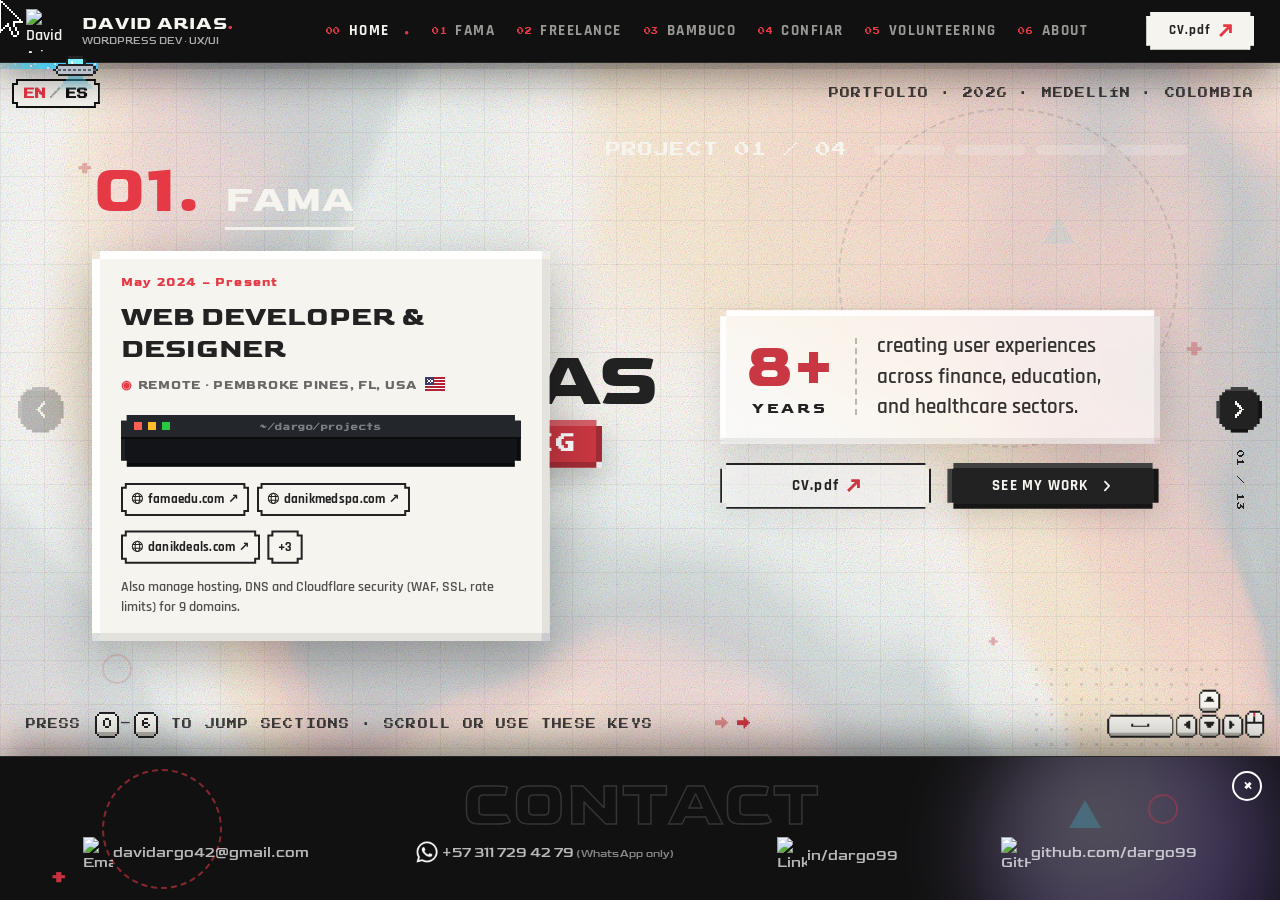
==== index.html @ 43f9a711 "About EN: menos 'and' Co-Authored-By: Claude Opus 5.5 <noreply@anthropic.com>" ====
<!DOCTYPE html>
<html lang="en">
<head>
  <meta charset="UTF-8" />
  <meta name="viewport" content="width=device-width, initial-scale=1.0" />
  <title>David Arias · Full-Stack WordPress Developer &amp; UX/UI Designer</title>
  <meta name="description" content="David Arias, Full-Stack WordPress Developer &amp; UX/UI Designer in Medellín, Colombia. Custom WordPress and WooCommerce plugins, fast and secure sites, technical SEO and Moodle. 8+ years, open to remote roles." />
  <link rel="canonical" href="https://dargo99.github.io/" />
  <meta property="og:type" content="website" />
  <meta property="og:url" content="https://dargo99.github.io/" />
  <meta property="og:title" content="David Arias · Full-Stack WordPress Developer &amp; UX/UI Designer" />
  <meta property="og:description" content="Custom WordPress and WooCommerce plugins, fast and secure sites, technical SEO and Moodle. 8+ years, open to remote roles." />
  <meta property="og:image" content="https://dargo99.github.io/img/og.jpg" />
  <meta property="og:image:width" content="1200" />
  <meta property="og:image:height" content="630" />
  <meta property="og:locale" content="en_US" />
  <meta name="twitter:card" content="summary_large_image" />
  <link rel="icon" href="img/siteico.png" type="image/png" />
  <link rel="alternate" hreflang="en" href="https://dargo99.github.io/" />
  <link rel="alternate" hreflang="es" href="https://dargo99.github.io/es/" />
  <link rel="stylesheet" href="style.css?v=20261106a" />
</head>
<body>
  <!-- Activa el modo deck ANTES del primer pintado: si se esperaba a script.js
       (al final del body) el hero se pintaba primero con el layout normal y la
       descripción/botones visibles, y luego se ocultaban con un fundido. -->
  <script>document.body.classList.add('deck', 'deck-boot');</script>
  <!-- Pantalla de carga: desenfoque sobre el sitio + logo al centro mientras
       termina de cargar y acomodarse; script.js la desvanece -->
  <div id="loader" aria-hidden="true"><img src="img/siteico.png" alt="" /></div>

  <!-- Filtros SVG: aberración cromática (lupa) + deformación del agua (aurora) -->
  <svg id="fx-defs" aria-hidden="true" focusable="false" width="0" height="0">
    <defs>
      <filter id="chroma" x="-15%" y="-15%" width="130%" height="130%" color-interpolation-filters="sRGB">
        <feOffset in="SourceGraphic" dx="-2.5" dy="0" result="r" />
        <feOffset in="SourceGraphic" dx="2.5" dy="0" result="b" />
        <feColorMatrix in="r" type="matrix" result="rOnly"
          values="1 0 0 0 0  0 0 0 0 0  0 0 0 0 0  0 0 0 1 0" />
        <feColorMatrix in="b" type="matrix" result="bOnly"
          values="0 0 0 0 0  0 0 0 0 0  0 0 1 0 0  0 0 0 1 0" />
        <feBlend in="rOnly" in2="SourceGraphic" mode="screen" result="rb" />
        <feBlend in="bOnly" in2="rb" mode="screen" />
      </filter>
    </defs>
  </svg>

  <!-- Capa de código decorativo: binario + fragmentos de los lenguajes del CV.
       Poblada por script.js; muy tenue para no competir con el contenido. -->
  <div id="code-rain" aria-hidden="true"></div>

  <!-- Efecto agua: canvas de baja resolución con ripples que siguen al cursor -->
  <canvas id="ripple" aria-hidden="true"></canvas>

  <!-- Custom cursor -->
  <div id="cursor"></div>

  <!-- Retro grain overlay -->
  <div id="grain"></div>

  <!-- Zoom modal (slider images / videos) -->
  <div id="zoom" role="dialog" aria-modal="true" aria-label="Media viewer" aria-hidden="true">
    <button type="button" id="zoom-close" data-sound="clic">✕</button>
    <button type="button" id="zoom-prev" data-sound="clic" aria-label="Previous image"><svg class="vw-arrow" viewBox="0 0 24 24" aria-hidden="true" focusable="false"><path d="M4 12h15M13 6l6 6-6 6"/></svg></button>
    <button type="button" id="zoom-next" data-sound="clic" aria-label="Next image"><svg class="vw-arrow" viewBox="0 0 24 24" aria-hidden="true" focusable="false"><path d="M4 12h15M13 6l6 6-6 6"/></svg></button>
    <span id="zoom-tag"></span>
    <span id="zoom-ba" class="ba-cover" aria-hidden="true"></span>
    <div class="zoom-view">
      <img id="zoom-img" src="" alt="Zoom view" decoding="async" />
      <video id="zoom-video" loop muted playsinline preload="metadata"></video>
    </div>
  </div>

  <!-- Lightbox (freelance graphic pieces) — a nivel de body para que su overlay
       cubra toda la página (si va anidado en una sección queda atrapado). -->
  <div id="lightbox" role="dialog" aria-modal="true" aria-label="Graphic design viewer" aria-hidden="true">
    <button type="button" id="lb-close" data-sound="clic">✕</button>
    <button type="button" id="lb-prev"  data-sound="clic" aria-label="Previous image"><svg class="vw-arrow" viewBox="0 0 24 24" aria-hidden="true" focusable="false"><path d="M4 12h15M13 6l6 6-6 6"/></svg></button>
    <button type="button" id="lb-next"  data-sound="clic" aria-label="Next image"><svg class="vw-arrow" viewBox="0 0 24 24" aria-hidden="true" focusable="false"><path d="M4 12h15M13 6l6 6-6 6"/></svg></button>
    <img id="lb-img" src="" alt="Enlarged view" />
  </div>

  <!-- Audio -->
  <audio id="snd-clic"   src="audio/clic.mp3"   preload="auto"></audio>
  <audio id="snd-whoosh" src="audio/whoosh.mp3" preload="auto"></audio>
  <audio id="snd-tilin"  src="audio/tilin.mp3"  preload="auto"></audio>
  <audio id="snd-whoomp" src="audio/whoomp.mp3" preload="auto"></audio>

<!-- TOP BAR -->
<nav id="topbar">
  <a href="#hero" class="nav-logo glitch" data-sound="clic" data-text="DAVID ARIAS.">
    <img src="img/siteico.png" alt="David Arias logo" />
    <span class="brand">
      <strong>DAVID ARIAS<span class="red">.</span></strong>
      <span class="side-roles">WordPress Dev · UX/UI</span>
    </span>
  </a>

  <ul>
    <li><a href="#hero"         data-sound="clic"><span class="micro">00</span> Home</a></li>
    <li><a href="#fama"         data-sound="clic"><span class="micro">01</span> FAMA</a></li>
    <li><a href="#freelance"    data-sound="clic"><span class="micro">02</span> Freelance</a></li>
    <li><a href="#bambuco"      data-sound="clic"><span class="micro">03</span> BambuCo</a></li>
    <li><a href="#confiar"      data-sound="clic"><span class="micro">04</span> Confiar</a></li>
    <li><a href="#volunteering" data-sound="clic"><span class="micro">05</span> Volunteering</a></li>
    <li><a href="#about"        data-sound="clic"><span class="micro">06</span> About</a></li>
  </ul>

  <a href="cv/David-Arias-CV.pdf" target="_blank" rel="noopener" class="btn-light btn-sm glitch" data-sound="whoomp" data-text="CV.pdf">
    <span class="cv-text">CV.pdf</span>
    <svg class="cv-icon cv-arrow" viewBox="2 44 166 166" aria-hidden="true" focusable="false"><path transform="rotate(45 91 122.5)" d="M85 22Q91 16 97 22L169 94L143.5 119.5L109 85V229H73V85L38.5 119.5L13 94Z"/></svg>
  </a>
</nav>

  <!-- Cambio de idioma: esquina superior izquierda, bajo el topbar -->
  <a href="es/index.html" class="lang-switch" hreflang="es" lang="es" data-sound="clic" aria-label="Ver el portafolio en español"><span class="ls-cur">EN</span><span class="ls-sep">/</span><span class="ls-alt">ES</span></a>

  <!-- BOTTOM CONTACT BAR (expands on hover) -->
  <div id="bottombar">
    <div class="bb-deco">
      <span class="orb bb-orb2"></span>
      <div class="deco-ring-sm bb-ring"></div>
      <span class="deco-plus dp4">+</span>
      <span class="deco-shape ds-tri s12"></span>
      <span class="deco-shape ds-ci s6"></span>
      <span class="bb-title">Contact</span>
    </div>
    <button type="button" class="bb-toggle" aria-label="Close contact bar" data-sound="clic">+</button>
    <a href="mailto:davidargo42@gmail.com" data-sound="tilin"><img src="img/mail.png" alt="Email" /><span>davidargo42@gmail.com</span></a>
    <a href="https://wa.me/573117294279" target="_blank" rel="noopener" data-sound="tilin"><img src="img/whatsapp.png?v=3" alt="WhatsApp" /><span>+57 311 729 42 79 <small class="bb-note">(WhatsApp only)</small></span></a>
    <a href="https://www.linkedin.com/in/dargo99/" target="_blank" rel="noopener" data-sound="tilin"><img src="img/linkedin.png" alt="LinkedIn" /><span style="margin-top: 7px;">in/dargo99</span></a>
    <a href="https://github.com/dargo99" target="_blank" rel="noopener" data-sound="tilin"><img src="img/github.png" alt="GitHub" /><span>github.com/dargo99</span></a>
    <a href="#hero" class="backtop" data-sound="whoosh" aria-label="Back to home"><svg class="home-ico" viewBox="0 0 9 8" aria-hidden="true" focusable="false" shape-rendering="crispEdges"><path d="M4 0h1v1h1v1h1v1h1v1H7v4H5V5H4v3H2V4H1V3h1V2h1V1h1z"/></svg><span>Back</span></a>
  </div>

  <!-- DECK: el sitio funciona como un slider 3D que avanza con el scroll.
       Glow de fondo (cambia de color por sección), progreso y flechas. -->
  <div id="deck-glow" aria-hidden="true"></div>
  <div id="deck-progress" aria-hidden="true"><span></span></div>
  <nav id="deck-nav" aria-label="Slides">
    <button type="button" id="deck-prev" class="deck-arrow prev" aria-label="Previous slide"><svg viewBox="0 0 1000 1000" aria-hidden="true" focusable="false"><path d="M696 533C708 521 713 504 713 487 713 471 708 454 696 446L400 146C388 133 375 125 354 125 338 125 325 129 313 142 300 154 292 171 292 187 292 204 296 221 308 233L563 492 304 771C292 783 288 800 288 817 288 833 296 850 308 863 321 871 338 875 354 875 371 875 388 867 400 854L696 533Z"></path></svg></button>
    <span id="deck-count" class="micro" aria-live="polite">01 / 01</span>
    <button type="button" id="deck-next" class="deck-arrow next" aria-label="Next slide"><svg viewBox="0 0 1000 1000" aria-hidden="true" focusable="false"><path d="M696 533C708 521 713 504 713 487 713 471 708 454 696 446L400 146C388 133 375 125 354 125 338 125 325 129 313 142 300 154 292 171 292 187 292 204 296 221 308 233L563 492 304 771C292 783 288 800 288 817 288 833 296 850 308 863 321 871 338 875 354 875 371 875 388 867 400 854L696 533Z"></path></svg></button>
  </nav>

  <!-- Pista "gamificada" (visible en todo el sitio) para navegar: mouse con
       ruedita y flechas del teclado en pixel art (SVG generado por script.js),
       con demo automática y respuesta al usar la rueda o las teclas reales. -->
  <div class="kbd-hint" aria-hidden="true">
    <div class="kbd-row kbd-scroll">
      <i class="kbd-mouse"></i>
    </div>
    <div class="kbd-row">
      <div class="kbd-keys">
        <i class="kc" data-key="ArrowUp"></i>
        <i class="kc" data-key="ArrowLeft"></i>
        <i class="kc" data-key="ArrowDown"></i>
        <i class="kc" data-key="ArrowRight"></i>
        <i class="kc kc-space" data-key=" "></i>
      </div>
    </div>
  </div>

  <div id="page">

    <!-- HERO -->
    <header id="hero">
      <div class="hero-streak" aria-hidden="true"><span></span><span></span><span></span><span></span><span></span></div>
      <div class="tools-bg"></div>
      <div class="deco-ring"></div>
      <span class="deco-plus dp1">+</span>
      <span class="deco-plus dp2">+</span>
      <span class="deco-plus dp3">+</span>
      <span class="deco-shape ds-ci s2"></span>
      <span class="deco-shape ds-tri s3"></span>
      <span class="deco-shape ds-tri s9"></span>
      <div class="deco-dots dd0"></div>
      <span class="side-label side-bl micro hint-label" aria-hidden="true">Press <kbd class="kcap" data-key="0">0</kbd>–<kbd class="kcap" data-key="6">6</kbd> to jump sections · scroll or use these keys <span class="hint-arrow">→</span></span>
      <span class="side-label side-tr micro" aria-hidden="true">Portfolio · 2026 · Medellín · Colombia</span>

      <div class="container hero-inner">
        <div class="hero-top">
          <h1 class="hero-name" aria-label="David Arias"><span class="hn-line" id="type-name" aria-hidden="true"></span></h1>
          <a href="#fama" class="hero-rolebig" data-sound="whoosh" aria-label="Web developer &amp; designer: see my work">
            <span class="px px-glitch" id="type-px"></span>
            <span class="role-amp" id="type-amp"></span>
          </a>
        </div>
        <div class="hero-row">
          <div class="hero-desc">
            <strong class="hd-stat"><span class="hd-num">8+</span><span class="hd-unit">years</span></strong>
            <p class="hd-text">creating user experiences across finance, education, and healthcare sectors.</p>
          </div>
        </div>
        <div class="hero-ctas">
          <a href="cv/David-Arias-CV.pdf" target="_blank" rel="noopener" class="btn-ghost btn-cv" data-sound="whoomp"><span>CV.pdf</span><svg class="cv-icon cv-arrow" viewBox="2 44 166 166" aria-hidden="true" focusable="false"><path transform="rotate(45 91 122.5)" d="M85 22Q91 16 97 22L169 94L143.5 119.5L109 85V229H73V85L38.5 119.5L13 94Z"/></svg></a>
          <a href="#fama" class="btn-dark btn-arrow" data-sound="whoosh"><span>See my work</span><svg viewBox="0 0 1000 1000" aria-hidden="true" focusable="false"><path d="M696 533C708 521 713 504 713 487 713 471 708 454 696 446L400 146C388 133 375 125 354 125 338 125 325 129 313 142 300 154 292 171 292 187 292 204 296 221 308 233L563 492 304 771C292 783 288 800 288 817 288 833 296 850 308 863 321 871 338 875 354 875 371 875 388 867 400 854L696 533Z"></path></svg></a>
        </div>
      </div>
    </header>

    <!-- ============ FAMA ============ -->
    <section id="fama" class="rule company-sec">
      <span class="sec-streak ss-c" aria-hidden="true"></span>
      <span class="deco-word section-wm">FAMA</span>
      <span class="deco-plus dp4">+</span>
      <span class="deco-plus dp6">+</span>
      <div class="deco-dots dd1"></div>
      <div class="deco-ring-sm dr1"></div>
      <span class="deco-shape ds-tri s11"></span>
      <div class="container">
        <div class="section-head">
          <span class="big-num glitch" data-text="01.">01.</span>
          <h2 class="section-title glitch" data-text="FAMA">FAMA</h2>
          <p class="head-loc">Remote · Pembroke Pines, FL, <span class="loc-end">USA <svg class="flag" viewBox="0 0 13 9" aria-hidden="true" focusable="false" shape-rendering="crispEdges"><path fill="#fff" d="M0 0h13v9H0z"/><path fill="#b22234" d="M0 0h13v1H0zM0 2h13v1H0zM0 4h13v1H0zM0 6h13v1H0zM0 8h13v1H0z"/><path fill="#3c3b6e" d="M0 0h6v5H0z"/><path fill="#fff" d="M1 1h1v1H1zM3 1h1v1H3zM2 2h1v1H2zM4 2h1v1H4zM1 3h1v1H1zM3 3h1v1H3z"/></svg></span></p>
        </div>

        <div class="exp-intro">
          <span class="proj-num">May 2024 – Present</span>
          <h3 class="exp-role glitch" data-text="Web Developer &amp; Designer">Web Developer &amp; Designer</h3>
          <div class="exp-sites">
            <a href="https://famaedu.com/" target="_blank" rel="noopener" class="site-pill" data-projs="0,1" data-alt-proj="1" data-alt-href="https://famaedu.com/apply/" data-alt-label="famaedu.com/apply ↗" data-sound="tilin"><svg class="web-ico" viewBox="0 0 24 24" aria-hidden="true" focusable="false"><circle cx="12" cy="12" r="9.5"/><ellipse cx="12" cy="12" rx="4.2" ry="9.5"/><path d="M3.5 8.6h17M3.5 15.4h17"/></svg>famaedu.com ↗</a>
            <a href="https://danikmedspa.com/" target="_blank" rel="noopener" class="site-pill" data-projs="2" data-sound="tilin"><svg class="web-ico" viewBox="0 0 24 24" aria-hidden="true" focusable="false"><circle cx="12" cy="12" r="9.5"/><ellipse cx="12" cy="12" rx="4.2" ry="9.5"/><path d="M3.5 8.6h17M3.5 15.4h17"/></svg>danikmedspa.com ↗</a>
            <span class="sites-break" aria-hidden="true"></span>
            <a href="https://danikdeals.com/" target="_blank" rel="noopener" class="site-pill" data-projs="3" data-sound="tilin"><svg class="web-ico" viewBox="0 0 24 24" aria-hidden="true" focusable="false"><circle cx="12" cy="12" r="9.5"/><ellipse cx="12" cy="12" rx="4.2" ry="9.5"/><path d="M3.5 8.6h17M3.5 15.4h17"/></svg>danikdeals.com ↗</a>
            <button type="button" class="site-pill site-more" data-sound="tilin" aria-expanded="false" aria-controls="fama-more-sites" aria-label="Show 3 more sites">+3</button>
            <span class="site-menu" id="fama-more-sites" role="menu" hidden>
              <a href="https://ultherapyfacelift.com/" target="_blank" rel="noopener" role="menuitem" data-sound="tilin"><svg class="web-ico" viewBox="0 0 24 24" aria-hidden="true" focusable="false"><circle cx="12" cy="12" r="9.5"/><ellipse cx="12" cy="12" rx="4.2" ry="9.5"/><path d="M3.5 8.6h17M3.5 15.4h17"/></svg>ultherapyfacelift.com ↗</a>
              <a href="https://morpheus8.cc/" target="_blank" rel="noopener" role="menuitem" data-sound="tilin"><svg class="web-ico" viewBox="0 0 24 24" aria-hidden="true" focusable="false"><circle cx="12" cy="12" r="9.5"/><ellipse cx="12" cy="12" rx="4.2" ry="9.5"/><path d="M3.5 8.6h17M3.5 15.4h17"/></svg>morpheus8.cc ↗</a>
              <a href="https://bodysculpting.me/" target="_blank" rel="noopener" role="menuitem" data-sound="tilin"><svg class="web-ico" viewBox="0 0 24 24" aria-hidden="true" focusable="false"><circle cx="12" cy="12" r="9.5"/><ellipse cx="12" cy="12" rx="4.2" ry="9.5"/><path d="M3.5 8.6h17M3.5 15.4h17"/></svg>bodysculpting.me ↗</a>
            </span>
            <p class="exp-note">Also manage hosting, DNS and Cloudflare security (WAF, SSL, rate limits) for 9 domains.</p>
          </div>
        </div>

        <h3 class="projects-title glitch" data-text="Projects">Projects</h3>

        <!-- Project: famaedu landings (single slider) -->
        <article class="project">
          <header class="proj-head">
            <h4 class="proj-name glitch" data-text="famaedu.com · Landings">famaedu.com · Landings</h4>
            <dl class="proj-meta micro">
              <div><dd>WordPress, Elementor, WooCommerce, PHP, HTML, CSS, JS</dd></div>
            </dl>
          </header>
          <div class="slider" data-slider>
            <div class="slider-main tall">
              <div class="slide"><img data-lum="[base64]|[base64]" data-src="img/opt/home-fama.webp" alt="famaedu.com home page" loading="lazy" decoding="async" /></div>
              <div class="slide"><img data-lum="f8edf3fbfbe8e9f8fcfbfafcfbffe55b6366d1f9fbfdfbfafdf9fbfcfafbfcfcfcfcfafcfcfafafffffffffffffffffffffffffffffffffffaf5f5f5f5f5f5f5f6f6f6f7fbfbf4f5f8f7ffffffffffffffffffffffffffffffffffffffffffff|befb9e9ea19188aeb4b6b0c1b4fde553535fd6fdfdfdfbfafdf9fbfcfafbfcfcfcf9fafcfcfafafffffffffffffffffffffffffffffffffffaf5f5f5f5f5f5f5f6f6f6f7fbfbf3f5f7f7ffffffffffffffffffffffffffffffffffffffffffff" data-src="img/opt/skincare-fama.webp" alt="FAMA Skin Care Diploma landing" loading="lazy" decoding="async" /></div>
              <div class="slide"><img data-lum="f7eca379625f62544a392e24201d1d1d1d1d1d1d1d1d1d1d1d1d80ffffffffffffffffffd3464143395f66dbfffffffffffef6f6f6f6f6f6fefffffffffffffeeceeefeff0f0f5fefefdfbfaf9ac2024272b2e3235383c3f43464a4e51545844|bcfb98827e6b3527191c1d1d1d1d1d1d1d1d1d1d1d1d1d1d1d1d80ffffffffffffffffffcc503f5a373338dbfffffffffffef6f6f6f6f6f6fefffffffffffffef1f3f5f5f4f5f9fefefdfbfaf9ab2023272b2e3235383c634c464a4d5154584f" data-src="img/opt/tour-fama.webp" alt="FAMA campus tour booking page" loading="lazy" decoding="async" /></div>
              <button type="button" class="nav-btn prev-btn" aria-label="Previous"><svg viewBox="0 0 1000 1000" aria-hidden="true" focusable="false"><path d="M696 533C708 521 713 504 713 487 713 471 708 454 696 446L400 146C388 133 375 125 354 125 338 125 325 129 313 142 300 154 292 171 292 187 292 204 296 221 308 233L563 492 304 771C292 783 288 800 288 817 288 833 296 850 308 863 321 871 338 875 354 875 371 875 388 867 400 854L696 533Z"></path></svg></button>
              <button type="button" class="nav-btn next-btn" aria-label="Next"><svg viewBox="0 0 1000 1000" aria-hidden="true" focusable="false"><path d="M696 533C708 521 713 504 713 487 713 471 708 454 696 446L400 146C388 133 375 125 354 125 338 125 325 129 313 142 300 154 292 171 292 187 292 204 296 221 308 233L563 492 304 771C292 783 288 800 288 817 288 833 296 850 308 863 321 871 338 875 354 875 371 875 388 867 400 854L696 533Z"></path></svg></button>
              <span class="slide-counter micro">01 / 03</span>
            </div>
            <div class="progress-bar"><div class="progress-fill"><span>🚀</span></div></div>
            <div class="thumbs">
              <button type="button" class="thumb"><img data-src="img/opt/thumbs/home-fama.webp" alt="" loading="lazy" decoding="async" /></button>
              <button type="button" class="thumb"><img data-src="img/opt/thumbs/skincare-fama.webp" alt="" loading="lazy" decoding="async" /></button>
              <button type="button" class="thumb"><img data-src="img/opt/thumbs/tour-fama.webp" alt="" loading="lazy" decoding="async" /></button>
            </div>
          </div>
          <p class="proj-desc">
            Shape the look, publish most landings, and build plugins that keep it fast (PageSpeed 90+), secure, accessible and SEO-ready.
          </p>
        </article>

        <!-- Project: custom checkout & enrollment -->
        <article class="project">
          <header class="proj-head">
            <h4 class="proj-name glitch" data-text="Custom checkout &amp; enrollment">Custom checkout &amp; enrollment</h4>
            <dl class="proj-meta micro">
              <div><dd>PHP, CSS, HTML, JS, Elementor, WooCommerce, WordPress</dd></div>
            </dl>
          </header>
          <div class="slider" data-slider>
            <div class="slider-main tall">
              <div class="slide"><img data-lum="ffeefaf2e2c9c2dee8f3fcfffffffffffffffffffffffffffffffffffffffffffffffffffffffffffffffffffffffffffffffffffffffffffffffffffffffffffffffffffffffffffffffffffffffffffffffffffffffffffffffffffffffff4|b99c9bf8fffaf8ffeef3fdfffffffffffffffffffffffffffffffffffffffffffffffffffffffffffffffefffffffffffffffffffffffffffffffffffffffffffffffffffffffffffffffffffffffffffffffffffffffffffffffffffffffff4" data-src="img/opt/apply-fama.webp" alt="FAMA application wizard" loading="lazy" decoding="async" /></div>
              <div class="slide"><img data-lum="edf0ebf8f8f8f8f8f8f8f8f8f8f8f8f8faf8f8f8f8f8f8f8f8f8f8f8f8f8faf8f8f8f8f8f8f8f8f8f8f8f8f8faf9f8f8f8f8f8f8f8f8f8f8f8f8f9f9f8f8f8f8f8f8f8f8f8f8f8f8f9faf8f8f8f8f8f8f8f8f8f8f8f8f8faf9f8f8f8f8f8f8f7|fcfbecf8f8f8f8f8f8f8f8f8f8f8f8f8faf8f8f8f8f8f8f8f8f8f8f8f8f8f9f8f8f8f8f8f8f8f8f8f8f8f8f8f9f9f8f8f8f8f8f8f8f8f8f8f8f8f8f9f8f8f8f8f8f8f8f8f8f8f8f8f9faf8f8f8f8f8f8f8f8f8f8f8f8f8faf9f8f8f8f8f8f8f7" data-src="img/opt/checkout-fama.webp" alt="FAMA custom checkout" loading="lazy" decoding="async" /></div>
              <div class="slide"><img data-lum="e9c7d8e6f7f8f8f8f8f8f8f8f8f6f8f8f8f8f8f8fafaf8f8f8f8f8f8f8f8f8f8f8f8f8f8f8f8f9faf9f8f8f8f8f8f8f8f8f8f8f8f8f8f8f8fafaf8f8f8f8f8f8f8f8f8f8f8f8f8f8f8f8fafaf8f8f8f8f8f8f8f8f8f8f8f8f8f8f8f8faf9f8f4|e5f6ffe8f7f8f8f8f8f8f8f8f8f7f8f8f8f8f8f8fafaf9f8f8f8f8f8f8f8f8f8f8f8f8f8f8f8f9faf8f8f8f8f8f8f8f8f8f8f8f8f8f8f8f8f9faf8f8f8f8f8f8f8f8f8f8f8f8f8f8f8f8f9faf8f8f8f8f8f8f8f8f8f8f8f8f8f8f8f8f9faf8f4" data-src="img/opt/recibo-fama.webp" alt="FAMA custom receipt" loading="lazy" decoding="async" /></div>
              <button type="button" class="nav-btn prev-btn" aria-label="Previous"><svg viewBox="0 0 1000 1000" aria-hidden="true" focusable="false"><path d="M696 533C708 521 713 504 713 487 713 471 708 454 696 446L400 146C388 133 375 125 354 125 338 125 325 129 313 142 300 154 292 171 292 187 292 204 296 221 308 233L563 492 304 771C292 783 288 800 288 817 288 833 296 850 308 863 321 871 338 875 354 875 371 875 388 867 400 854L696 533Z"></path></svg></button>
              <button type="button" class="nav-btn next-btn" aria-label="Next"><svg viewBox="0 0 1000 1000" aria-hidden="true" focusable="false"><path d="M696 533C708 521 713 504 713 487 713 471 708 454 696 446L400 146C388 133 375 125 354 125 338 125 325 129 313 142 300 154 292 171 292 187 292 204 296 221 308 233L563 492 304 771C292 783 288 800 288 817 288 833 296 850 308 863 321 871 338 875 354 875 371 875 388 867 400 854L696 533Z"></path></svg></button>
              <span class="slide-counter micro">01 / 03</span>
            </div>
            <div class="progress-bar"><div class="progress-fill"><span>🚀</span></div></div>
            <div class="thumbs">
              <button type="button" class="thumb"><img data-src="img/opt/thumbs/apply-fama.webp" alt="" loading="lazy" decoding="async" /></button>
              <button type="button" class="thumb"><img data-src="img/opt/thumbs/checkout-fama.webp" alt="" loading="lazy" decoding="async" /></button>
              <button type="button" class="thumb"><img data-src="img/opt/thumbs/recibo-fama.webp" alt="" loading="lazy" decoding="async" /></button>
            </div>
          </div>
          <p class="proj-desc">
            Enrollment wizard: choose course, date, format and payment plan, with fees and discounts calculated. Custom WordPress plugins with WooCommerce, Stripe, Zapier and GoHighLevel.
          </p>
        </article>

        <!-- Project: danikmedspa -->
        <article class="project">
          <header class="proj-head">
            <h4 class="proj-name glitch" data-text="danikmedspa.com">danikmedspa.com</h4>
            <dl class="proj-meta micro">
              <div><dd>WordPress, Elementor, WooCommerce, HTML, CSS, JS</dd></div>
            </dl>
          </header>
          <div class="slider" data-slider>
            <div class="slider-main tall">
              <div class="slide"><img data-lum="31545b56390e1d42525b5f6df3f3f3f3f3f3f3f3f3f3f3f3f34432313130302f2f2d2928283af6f6f6f6f6f6f6f6f6f6f6f6f6f4f3f3f3f3f3f3f3f3f3f6fffffffffffffdf6f6f6f6f6f6f6f6f62f191818181818181717171616161616161d|2c4351493f331e1b26323743eaf3f3f3f3f3f3f3f3f3f3e0e0402e2d2d2c2b2b2b2b2b221433f6f6f6f6f6f6f6f6f6f6e2e4f6f5f3f3f3f3f3f3f3f3e9e1f7fefefefefefcf6f6f6eee1eef6f6f6554343424242422c31414142424243434348" data-src="img/opt/home%20danik.webp" alt="Danik Med Spa home page" loading="lazy" decoding="async" /></div>
              <div class="slide"><img data-lum="4d65686b6d6d6fe6fffffffffffffffffffffc1733ffffffffff5f2326292c2f64f6f6f6f6f6f6f6f6f6f6f6f6fffffffffffffffffffffffffffffdfcfaf8f7fcfffffff9f6f6f6f6f6f6f6f6f6f6f6f62e1b1818181717161616aff6f6f6f6|47543f242f2a27d8fefefefefdf9fefefefefb3152fefefefefe582b2e30333562e9f6f6f6f6f6f2edf6f6f6f6fef6f9fefefefefef2fdfefefefefceef9f8f7fcfefef1f9f6f6f6f6f2ecf6f6f6f6f6eb4e424242414134414343bef6f6e9f6" data-src="img/opt/services%20danik.webp" alt="Danik Med Spa services" loading="lazy" decoding="async" /></div>
              <button type="button" class="nav-btn prev-btn" aria-label="Previous"><svg viewBox="0 0 1000 1000" aria-hidden="true" focusable="false"><path d="M696 533C708 521 713 504 713 487 713 471 708 454 696 446L400 146C388 133 375 125 354 125 338 125 325 129 313 142 300 154 292 171 292 187 292 204 296 221 308 233L563 492 304 771C292 783 288 800 288 817 288 833 296 850 308 863 321 871 338 875 354 875 371 875 388 867 400 854L696 533Z"></path></svg></button>
              <button type="button" class="nav-btn next-btn" aria-label="Next"><svg viewBox="0 0 1000 1000" aria-hidden="true" focusable="false"><path d="M696 533C708 521 713 504 713 487 713 471 708 454 696 446L400 146C388 133 375 125 354 125 338 125 325 129 313 142 300 154 292 171 292 187 292 204 296 221 308 233L563 492 304 771C292 783 288 800 288 817 288 833 296 850 308 863 321 871 338 875 354 875 371 875 388 867 400 854L696 533Z"></path></svg></button>
              <span class="slide-counter micro">01 / 02</span>
            </div>
            <div class="progress-bar"><div class="progress-fill"><span>🚀</span></div></div>
            <div class="thumbs">
              <button type="button" class="thumb"><img data-src="img/opt/thumbs/home%20danik.webp" alt="" loading="lazy" decoding="async" /></button>
              <button type="button" class="thumb"><img data-src="img/opt/thumbs/services%20danik.webp" alt="" loading="lazy" decoding="async" /></button>
            </div>
          </div>
          <p class="proj-desc">
          Redesign of the med spa's main site, built to turn visitors into free consultation requests. I also handle its maintenance and SEO.
          </p>
        </article>

        <!-- Project: danikdeals -->
        <article class="project">
          <header class="proj-head">
            <h4 class="proj-name glitch" data-text="danikdeals.com">danikdeals.com</h4>
            <dl class="proj-meta micro">
              <div><dd>WordPress, Elementor, WooCommerce, HTML, CSS, JS</dd></div>
            </dl>
          </header>
          <div class="slider" data-slider>
            <div class="slider-main tall">
              <div class="slide"><img data-lum="254be7e5d4d8dad9dadadad9d8d8d8d8d8d8d7d6d6d5e4f4f4f4f4f4f4f4f4f4f4f4f4f4f4f4f4f4f4f4f4f4f4f4f4f4f4f4f4f4f4f4f4f4f4f4f4f4f4f4f4f4f4f4f4f4f4f4f4f4f4f4f4f4f4f4f4f4f4b88383858687d6ebebebebecedeae7|254bfcfac2c0c1cec1b6b4b9c6d1cec4bcb9b8babbbbd7f4f4f4f4f4f4f4f4f4f4f4f4f4f4f4f4f4f4f4f4f4f4f4f4f4f4f4f4f4f4f4f4f4f4f4f4f4f4f4f4f4f4f4f4f4f4f4f4f4f4f4f4f4f4f4f4f4f49d4b4b4b4b4bbad6d6d6d8d8d8d8da" data-src="img/opt/home%20danikdeals.webp" alt="Danik Deals home page" loading="lazy" decoding="async" /></div>
              <div class="slide"><img data-lum="2553e3eee5f4f5f5f5f5f5f5f5f5f5f5f5f5f5f5f5f5f5f5f5f5f5f5f5f5f5f5f5f5f5f5f5f5f5f5f5f5f5f5f5f5f5f5f5f5f5f5f5f5f5f5f5f5f5f5f5f5f5f5f5f5f5f5f5f5f5f5f5f5f5f5f5f5f5f5f5f5f5f5f5f5f5f5f5f5f5f5f5f5f5f5|2554fcf9e5f4f5f5f5f5f5f5f5f5f5f5f5f5f5f5f5f5f5f5f5f5f5f5f5f5f5f5f5f5f5f5f5f5f5f5f5f5f5f5f5f5f5f5f5f5f5f5f5f5f5f5f5f5f5f5f5f5f5f5f5f5f5f5f5f5f5f5f5f5f5f5f5f5f5f5f5f5f5f5f5f5f5f5f5f5f5f5f5f5f5f5" data-src="img/opt/memershipdanikdeals.webp" alt="Danik Deals membership" loading="lazy" decoding="async" /></div>
              <button type="button" class="nav-btn prev-btn" aria-label="Previous"><svg viewBox="0 0 1000 1000" aria-hidden="true" focusable="false"><path d="M696 533C708 521 713 504 713 487 713 471 708 454 696 446L400 146C388 133 375 125 354 125 338 125 325 129 313 142 300 154 292 171 292 187 292 204 296 221 308 233L563 492 304 771C292 783 288 800 288 817 288 833 296 850 308 863 321 871 338 875 354 875 371 875 388 867 400 854L696 533Z"></path></svg></button>
              <button type="button" class="nav-btn next-btn" aria-label="Next"><svg viewBox="0 0 1000 1000" aria-hidden="true" focusable="false"><path d="M696 533C708 521 713 504 713 487 713 471 708 454 696 446L400 146C388 133 375 125 354 125 338 125 325 129 313 142 300 154 292 171 292 187 292 204 296 221 308 233L563 492 304 771C292 783 288 800 288 817 288 833 296 850 308 863 321 871 338 875 354 875 371 875 388 867 400 854L696 533Z"></path></svg></button>
              <span class="slide-counter micro">01 / 02</span>
            </div>
            <div class="progress-bar"><div class="progress-fill"><span>🚀</span></div></div>
            <div class="thumbs">
              <button type="button" class="thumb"><img data-src="img/opt/thumbs/home%20danikdeals.webp" alt="" loading="lazy" decoding="async" /></button>
              <button type="button" class="thumb"><img data-src="img/opt/thumbs/memershipdanikdeals.webp" alt="" loading="lazy" decoding="async" /></button>
            </div>
          </div>
          <p class="proj-desc">
          The med spa's online deals store, driven by seasonal promos and price-led campaigns. Redesign, plus ongoing maintenance and SEO.
          </p>
        </article>

      </div>
    </section>

    <!-- ============ FREELANCE ============ -->
    <section id="freelance" class="rule company-sec">
      <span class="sec-streak ss-b" aria-hidden="true"></span>
      <span class="deco-word section-wm">FREELANCE</span>
      <div class="deco-dots dd3"></div>
      <span class="deco-plus dp9">+</span>
      <span class="deco-plus dp13">+</span>
      <span class="deco-shape ds-ci s6"></span>
      <span class="deco-shape ds-tri s12"></span>
      <div class="container">
        <div class="section-head">
          <span class="big-num glitch" data-text="02.">02.</span>
          <h2 class="section-title glitch" data-text="Freelance">Freelance</h2>
          <p class="head-loc">Remote · Medellín, <span class="loc-end">COL <svg class="flag" viewBox="0 0 12 8" aria-hidden="true" focusable="false" shape-rendering="crispEdges"><path fill="#fcd116" d="M0 0h12v4H0z"/><path fill="#003893" d="M0 4h12v2H0z"/><path fill="#ce1126" d="M0 6h12v2H0z"/></svg></span></p>
        </div>

        <div class="exp-intro">
          <span class="proj-num">Sep 2023 – May 2024</span>
          <h3 class="exp-role glitch" data-text="UI &amp; Graphic Designer">UI &amp; Graphic Designer</h3>
        </div>

        <h3 class="projects-title glitch" data-text="Selected work">Selected work</h3>

        <article class="project" data-name="Brand &amp; UI design">
          <div class="design-grid">
            <button type="button" class="design-item"><img data-src="img/opt/softask.webp" alt="Softask: interactive Figma prototype of a task management app" loading="lazy" /></button>
            <button type="button" class="design-item"><img data-src="img/opt/avril.webp" alt="Avril app: interactive Figma prototype for a fuel-station management web app" loading="lazy" /></button>
            <button type="button" class="design-item"><img data-src="img/opt/design1.webp"  alt="Graphic design piece" loading="lazy" /></button>
            <button type="button" class="design-item"><img data-src="img/opt/design2.webp"  alt="Graphic design piece" loading="lazy" /></button>
            <button type="button" class="design-item"><img data-src="img/opt/design3.webp"  alt="Graphic design piece" loading="lazy" /></button>
            <button type="button" class="design-item"><img data-src="img/opt/design4.webp"  alt="Graphic design piece" loading="lazy" /></button>
            <button type="button" class="design-item"><img data-src="img/opt/design5.webp"  alt="Graphic design piece" loading="lazy" /></button>
            <button type="button" class="design-item"><img data-src="img/opt/design6.webp"  alt="Graphic design piece" loading="lazy" /></button>
            <button type="button" class="design-item"><img data-src="img/opt/design7.webp"  alt="Graphic design piece" loading="lazy" /></button>
            <button type="button" class="design-item"><img data-src="img/opt/design8.webp"  alt="Graphic design piece" loading="lazy" /></button>
            <button type="button" class="design-item"><img data-src="img/opt/design9.webp"  alt="Graphic design piece" loading="lazy" /></button>
            <button type="button" class="design-item"><img data-src="img/opt/design10.webp" alt="Ben Fatto artisanal coffee ice cream ad" loading="lazy" /></button>
          </div>
          <p class="proj-desc">
            Brand identities for small businesses, as well as UI redesigns with interactive Figma prototypes for a task app and a fuel-station web app.
          </p>
        </article>
      </div>
    </section>

    <!-- ============ BAMBUCO ============ -->
    <section id="bambuco" class="rule company-sec">
      <span class="sec-streak ss-c" aria-hidden="true"></span>
      <span class="deco-word section-wm">BAMBUCO</span>
      <div class="deco-dots dd6"></div>
      <span class="deco-plus dp14">+</span>
      <div class="deco-ring-sm dr5"></div>
      <span class="deco-shape ds-tri s7"></span>
      <span class="deco-shape ds-tri s13"></span>
      <div class="container">
        <div class="section-head">
          <span class="big-num glitch" data-text="03.">03.</span>
          <h2 class="section-title glitch" data-text="BambuCo">BambuCo</h2>
          <p class="head-loc">Remote · Medellín, <span class="loc-end">COL <svg class="flag" viewBox="0 0 12 8" aria-hidden="true" focusable="false" shape-rendering="crispEdges"><path fill="#fcd116" d="M0 0h12v4H0z"/><path fill="#003893" d="M0 4h12v2H0z"/><path fill="#ce1126" d="M0 6h12v2H0z"/></svg></span></p>
        </div>

        <div class="exp-intro">
          <span class="proj-num">Jul 2022 – Jul 2023</span>
          <h3 class="exp-role glitch" data-text="Software Developer">Software Developer</h3>
          <div class="exp-sites">
            <a href="https://github.com/bambuco/moodle-block_ludifica" target="_blank" rel="noopener" class="site-pill" data-sound="tilin" data-projs="0"><svg class="gh-ico" viewBox="0 0 16 16" aria-hidden="true" focusable="false"><path d="M8 0C3.58 0 0 3.58 0 8c0 3.54 2.29 6.53 5.47 7.59.4.07.55-.17.55-.38 0-.19-.01-.82-.01-1.49-2.01.37-2.53-.49-2.69-.94-.09-.23-.48-.94-.82-1.13-.28-.15-.68-.52-.01-.53.63-.01 1.08.58 1.23.82.72 1.21 1.87.87 2.33.66.07-.52.28-.87.51-1.07-1.78-.2-3.64-.89-3.64-3.95 0-.87.31-1.59.82-2.15-.08-.2-.36-1.02.08-2.12 0 0 .67-.21 2.2.82.64-.18 1.32-.27 2-.27.68 0 1.36.09 2 .27 1.53-1.04 2.2-.82 2.2-.82.44 1.1.16 1.92.08 2.12.51.56.82 1.27.82 2.15 0 3.07-1.87 3.75-3.65 3.95.29.25.54.73.54 1.48 0 1.07-.01 1.93-.01 2.2 0 .21.15.46.55.38A8.013 8.013 0 0016 8c0-4.42-3.58-8-8-8z"/></svg>block_ludifica ↗</a>
            <a href="https://github.com/UdeMedellin/moodle-theme_abierta" target="_blank" rel="noopener" class="site-pill" data-sound="tilin" data-projs="0"><svg class="gh-ico" viewBox="0 0 16 16" aria-hidden="true" focusable="false"><path d="M8 0C3.58 0 0 3.58 0 8c0 3.54 2.29 6.53 5.47 7.59.4.07.55-.17.55-.38 0-.19-.01-.82-.01-1.49-2.01.37-2.53-.49-2.69-.94-.09-.23-.48-.94-.82-1.13-.28-.15-.68-.52-.01-.53.63-.01 1.08.58 1.23.82.72 1.21 1.87.87 2.33.66.07-.52.28-.87.51-1.07-1.78-.2-3.64-.89-3.64-3.95 0-.87.31-1.59.82-2.15-.08-.2-.36-1.02.08-2.12 0 0 .67-.21 2.2.82.64-.18 1.32-.27 2-.27.68 0 1.36.09 2 .27 1.53-1.04 2.2-.82 2.2-.82.44 1.1.16 1.92.08 2.12.51.56.82 1.27.82 2.15 0 3.07-1.87 3.75-3.65 3.95.29.25.54.73.54 1.48 0 1.07-.01 1.93-.01 2.2 0 .21.15.46.55.38A8.013 8.013 0 0016 8c0-4.42-3.58-8-8-8z"/></svg>theme_abierta ↗</a>
            <a href="https://github.com/bambuco/moodle-block_vitrina" target="_blank" rel="noopener" class="site-pill" data-sound="tilin" data-projs="1"><svg class="gh-ico" viewBox="0 0 16 16" aria-hidden="true" focusable="false"><path d="M8 0C3.58 0 0 3.58 0 8c0 3.54 2.29 6.53 5.47 7.59.4.07.55-.17.55-.38 0-.19-.01-.82-.01-1.49-2.01.37-2.53-.49-2.69-.94-.09-.23-.48-.94-.82-1.13-.28-.15-.68-.52-.01-.53.63-.01 1.08.58 1.23.82.72 1.21 1.87.87 2.33.66.07-.52.28-.87.51-1.07-1.78-.2-3.64-.89-3.64-3.95 0-.87.31-1.59.82-2.15-.08-.2-.36-1.02.08-2.12 0 0 .67-.21 2.2.82.64-.18 1.32-.27 2-.27.68 0 1.36.09 2 .27 1.53-1.04 2.2-.82 2.2-.82.44 1.1.16 1.92.08 2.12.51.56.82 1.27.82 2.15 0 3.07-1.87 3.75-3.65 3.95.29.25.54.73.54 1.48 0 1.07-.01 1.93-.01 2.2 0 .21.15.46.55.38A8.013 8.013 0 0016 8c0-4.42-3.58-8-8-8z"/></svg>block_vitrina ↗</a>
            <a href="https://uvirtualabierta.udemedellin.edu.co/blocks/vitrina/?view=default&amp;id=8720" target="_blank" rel="noopener" class="site-pill" data-sound="tilin" data-projs="1"><svg class="web-ico" viewBox="0 0 24 24" aria-hidden="true" focusable="false"><circle cx="12" cy="12" r="9.5"/><ellipse cx="12" cy="12" rx="4.2" ry="9.5"/><path d="M3.5 8.6h17M3.5 15.4h17"/></svg>UVirtual Abierta ↗</a>
          </div>
        </div>

        <h3 class="projects-title glitch" data-text="Projects">Projects</h3>

        <article class="project">
          <header class="proj-head">
            <h4 class="proj-name glitch" data-text="Ludifica">Ludifica</h4>
            <dl class="proj-meta micro">
              <div><dd>HTML, CSS, PHP, jQuery, Mustache, Illustrator, Figma</dd></div>
            </dl>
          </header>
          <div class="slider" data-slider>
            <div class="slider-main">
              <div class="slide"><img data-lum="fafefefeeac6cddcf0fefefefefefdf8f5f3f2f2f2f3f5fafdfefefefefeefefedeff5fdfefee0e2d7fefefefde5e7f2fefefee4d0d0fdfee7acabb7a69bcaf8f8f0ece1d7e7ecfdfef7e4d8f5fefef0e1e2e4eadfe0d4f7eee6dde3e7fdfefe|fbfffffffffffffffbffffffffffffffffffffffffffffffffffffffffffffffffffffffffffffffffffffffffffffffffffffffffffffffffffffffffffffffffffffffffffffffffffffffffffffffffffffffffffffffffffffffffffffff" data-src="img/opt/beforeux.webp" alt="Ludifica before the redesign" loading="lazy" decoding="async" /><span class="slide-tag">Before</span></div>
              <div class="slide"><img data-lum="fffffffffdfefefefdfcfcfcfcfcfdfefdecf7f1edf7edf6fefefefefefefefefefefefefefefefefefefefefefefefefefefefefefefefefefefefefefefefefefefefefefefefefefefefefefefefefefefefefefce3dfdfe4fafefdffffff|fffffffffcfefefefefefefefefedad0d0d1d4d1d1d1d2d0d0d1d1dffdfdfcfcfcfcfcfcfcfcfcfcfcfcfcfcfcfcfcfcfcfcfcfcfcfcfcfcfcfcfcfcfcfcfcfcfcfcfcfcfcfcfcf0e8e7e5e3e3e6e7e3d4c8ccd6dee3e6e8e9e8f9fefdffffff" data-src="img/opt/ludifica1.webp" alt="Ludifica after the redesign" loading="lazy" decoding="async" /><span class="slide-tag">After</span></div>
              <div class="slide"><img data-lum="37373738373636356169656545353d716a5a68724e343636363636363536363534343434343b3f3d403e3d40413d423d403c3d3e3d3f414234343434333536363636363636373737373636363636363535353535353535353434343434343434|3939393939393939393939393939393939393939393939393a3a3a3a3a3939393939393939393939393a3a3939393939393939393a3a3a3a3a3a3a3a393939393a3a3a3a39383838383737373736363635353535363535343434343434343434" data-src="img/opt/ludifica2.webp" alt="Ludifica after the redesign" loading="lazy" decoding="async" /><span class="slide-tag">After</span></div>
              <div class="slide"><img data-lum="3e404c3a393d4d3942364a545051494e4f3f443b353036353433323738393a39393a3b3b3b3c3c3b3c3c3d3d3d3d3e3f3e3f3f3f3f403f3f434c5b5f50494d4c4a4948484769452a2a4872605f312e2a33332a29292929292931302a29292929|4c4b523c3d3e3e3d4044443f3c3b3a3a37373737373737364a444445454647474646464b535e453f3f3937434c4e4e4a45454443486155353b3a3938373636436b6b6f686a654d3536373a37373a3b38393f3c40443a3b3c3d403c3a3d3f3a36" data-src="img/opt/ludifica3.webp" alt="Ludifica after the redesign" loading="lazy" decoding="async" /><span class="slide-tag">After</span></div>
              <div class="slide"><img data-lum="3a364139363942373d344247464a4649493e413a3532363534343337383a3a3939393a3a3a3a3b3b3b3b3c3c3d3d3d3e3e3f3f3f3f3f3f3f424a575b4d474b4a494847464560422c2c4567575732302c34342c2b2b2b2b2b2b32312c2b2b312a|4c4b4931383c32323131313131313131313131313131313035343434343435353434343434343434343434343434343434343434353b372f303030302f2f2f2f2f2f2f2f2f2f2f2f2f2f312f3031302f2f31303031313132323331302f2f3637" data-src="img/opt/ludifica4.webp" alt="Ludifica after the redesign" loading="lazy" decoding="async" /><span class="slide-tag">After</span></div>
              <button type="button" class="nav-btn prev-btn" aria-label="Previous"><svg viewBox="0 0 1000 1000" aria-hidden="true" focusable="false"><path d="M696 533C708 521 713 504 713 487 713 471 708 454 696 446L400 146C388 133 375 125 354 125 338 125 325 129 313 142 300 154 292 171 292 187 292 204 296 221 308 233L563 492 304 771C292 783 288 800 288 817 288 833 296 850 308 863 321 871 338 875 354 875 371 875 388 867 400 854L696 533Z"></path></svg></button>
              <button type="button" class="nav-btn next-btn" aria-label="Next"><svg viewBox="0 0 1000 1000" aria-hidden="true" focusable="false"><path d="M696 533C708 521 713 504 713 487 713 471 708 454 696 446L400 146C388 133 375 125 354 125 338 125 325 129 313 142 300 154 292 171 292 187 292 204 296 221 308 233L563 492 304 771C292 783 288 800 288 817 288 833 296 850 308 863 321 871 338 875 354 875 371 875 388 867 400 854L696 533Z"></path></svg></button>
              <span class="slide-counter micro">01 / 05</span>
            </div>
            <div class="progress-bar"><div class="progress-fill"><span>🚀</span></div></div>
            <div class="thumbs">
              <button type="button" class="thumb"><img data-src="img/opt/thumbs/beforeux.webp" alt="" loading="lazy" decoding="async" /></button>
              <button type="button" class="thumb"><img data-src="img/opt/thumbs/ludifica1.webp" alt="" loading="lazy" decoding="async" /></button>
              <button type="button" class="thumb"><img data-src="img/opt/thumbs/ludifica2.webp" alt="" loading="lazy" decoding="async" /></button>
              <button type="button" class="thumb"><img data-src="img/opt/thumbs/ludifica3.webp" alt="" loading="lazy" decoding="async" /></button>
              <button type="button" class="thumb"><img data-src="img/opt/thumbs/ludifica4.webp" alt="" loading="lazy" decoding="async" /></button>
            </div>
          </div>
          <p class="proj-desc">
            Gamification block for Moodle. Built badge sharing, dynamic help, completion reward points and the Default, Eliza and UVirtual Abierta templates.
          </p>
        </article>

        <article class="project">
          <header class="proj-head">
            <h4 class="proj-name glitch" data-text="Vitrina">Vitrina</h4>
            <dl class="proj-meta micro">
              <div><dd>PHP, Mustache, JavaScript, CSS</dd></div>
            </dl>
          </header>
          <div class="slider" data-slider>
            <div class="slider-main">
              <div class="slide"><img data-lum="fefefed5c1f4fefeced8fee6eefefefefefefefefefefefefefefefefefefefefefefefefefefefefefefefefefefefefefefefefefefefefefefefefefefefefefefefefefefefefefefefefefefefefefefefefefed19593939395c5fefefe|fffffffffffffffffffffffffcffffffffffffffffffffffffffffffffffffffffffffffffffffffffffffffffffffffffffffffffffffffffffffffffffffffffffffffffffffffffffffffffffffffffffffffffffcc8b8989898bbfffffff" data-src="img/opt/vitrina1.webp" alt="Vitrina block on a Moodle home page with All, Upcoming and Featured course tabs" loading="lazy" decoding="async" /></div>
              <div class="slide"><img data-lum="5d7073ffffdecefffffffffffffffffffffffbfefbfbd1f0f3ebe6eaf3ebe6e8f0f6fcd9f0f2e9fdd3fdf3eff0f6f0ecedf4f5ffffffffffffffffffffffffffffffffffffffffffffffffffffffffffffffffffffffffffffffffffff915d5d|a2b4adfffffffffffffffffffffffffffffffffffcf6f6fafafaf5f9fffffffffff5e9e8e9e8e8e6e7fdfffffffffcf8f8e6e6eef3eafefffffffffffbf7f8f5e9eff1ebffffffffffefe4ece5e8ede5e2ffffffffffbb6998fffffffec1a39c" data-src="img/opt/vitrina2.webp" alt="Universidad de Medellín course catalog built with Vitrina, with category, language and license filters" loading="lazy" decoding="async" /></div>
              <div class="slide"><img data-lum="fffffbd4d4eefffffafafafafafafafafafafafafafafafafafafafafafafafafafafafafafafafafafafafafafafafafafafafafafafafafafafafafafafafafafafafafafafafafafafafafafafafafafafafafaface4b4b4b4b4b4bf0ffff|ffffe6cdf1fffffffaf9f9f9f9f9f9f9f9f9f9f9f9f9f9f9f9f9f9f9f9f9f9f9f9f9f9f9f9f9f9f9f9f9f9f9f9f9f9f9f9f9f9f9f9f9f9f9f9f9f9f9f9f9f9f9f9f9f9f9f9f9f9f9f9f9f9f9f9f9f8f8f8f8f8f8f8f9ca383939393938efffff" data-src="img/opt/vitrina3.webp" alt="Vitrina course showcase with premium badges and an upcoming course" loading="lazy" decoding="async" /></div>
              <button type="button" class="nav-btn prev-btn" aria-label="Previous"><svg viewBox="0 0 1000 1000" aria-hidden="true" focusable="false"><path d="M696 533C708 521 713 504 713 487 713 471 708 454 696 446L400 146C388 133 375 125 354 125 338 125 325 129 313 142 300 154 292 171 292 187 292 204 296 221 308 233L563 492 304 771C292 783 288 800 288 817 288 833 296 850 308 863 321 871 338 875 354 875 371 875 388 867 400 854L696 533Z"></path></svg></button>
              <button type="button" class="nav-btn next-btn" aria-label="Next"><svg viewBox="0 0 1000 1000" aria-hidden="true" focusable="false"><path d="M696 533C708 521 713 504 713 487 713 471 708 454 696 446L400 146C388 133 375 125 354 125 338 125 325 129 313 142 300 154 292 171 292 187 292 204 296 221 308 233L563 492 304 771C292 783 288 800 288 817 288 833 296 850 308 863 321 871 338 875 354 875 371 875 388 867 400 854L696 533Z"></path></svg></button>
              <span class="slide-counter micro">01 / 03</span>
            </div>
            <div class="progress-bar"><div class="progress-fill"><span>🚀</span></div></div>
            <div class="thumbs">
              <button type="button" class="thumb"><img data-src="img/opt/thumbs/vitrina1.webp" alt="" loading="lazy" decoding="async" /></button>
              <button type="button" class="thumb"><img data-src="img/opt/thumbs/vitrina2.webp" alt="" loading="lazy" decoding="async" /></button>
              <button type="button" class="thumb"><img data-src="img/opt/thumbs/vitrina3.webp" alt="" loading="lazy" decoding="async" /></button>
            </div>
          </div>
          <p class="proj-desc">
            Moodle block that showcases available courses. Built tabbed views, sorting and filter settings, and query validation, following Moodle coding standards.
          </p>
        </article>
      </div>
    </section>

    <!-- ============ CONFIAR ============ -->
    <section id="confiar" class="rule company-sec">
      <span class="sec-streak ss-a" aria-hidden="true"></span>
      <span class="deco-word section-wm">CONFIAR</span>
      <div class="deco-dots dd7"></div>
      <span class="deco-plus dp15">+</span>
      <span class="deco-plus dp16">+</span>
      <div class="deco-ring-sm dr6"></div>
      <span class="deco-shape ds-tri s14"></span>
      <div class="container">
        <div class="section-head">
          <span class="big-num glitch" data-text="04.">04.</span>
          <h2 class="section-title glitch" data-text="Confiar">Confiar</h2>
          <p class="head-loc">On-site · Medellín, <span class="loc-end">COL <svg class="flag" viewBox="0 0 12 8" aria-hidden="true" focusable="false" shape-rendering="crispEdges"><path fill="#fcd116" d="M0 0h12v4H0z"/><path fill="#003893" d="M0 4h12v2H0z"/><path fill="#ce1126" d="M0 6h12v2H0z"/></svg></span></p>
        </div>

        <div class="exp-intro">
          <span class="proj-num">Jun 2018 – Jun 2022</span>
          <h3 class="exp-role glitch" data-text="Virtual Education Analyst">Virtual Education Analyst</h3>
          <div class="exp-sites">
            <a href="https://www.confiar.coop/" target="_blank" rel="noopener" class="site-pill" data-sound="tilin"><svg class="web-ico" viewBox="0 0 24 24" aria-hidden="true" focusable="false"><circle cx="12" cy="12" r="9.5"/><ellipse cx="12" cy="12" rx="4.2" ry="9.5"/><path d="M3.5 8.6h17M3.5 15.4h17"/></svg>confiar.coop ↗</a>
            <a href="https://escuela.confiar.coop/" target="_blank" rel="noopener" class="site-pill" data-projs="0,1" data-sound="tilin"><svg class="web-ico" viewBox="0 0 24 24" aria-hidden="true" focusable="false"><circle cx="12" cy="12" r="9.5"/><ellipse cx="12" cy="12" rx="4.2" ry="9.5"/><path d="M3.5 8.6h17M3.5 15.4h17"/></svg>escuela.confiar.coop ↗</a>
            <p class="exp-note">Also administered the Escuela Confiar Moodle, built and supported an internal WordPress site, and backed marketing and knowledge-management strategies.</p>
          </div>
        </div>

        <h3 class="projects-title glitch" data-text="Projects">Projects</h3>

        <article class="project">
          <header class="proj-head">
            <h4 class="proj-name glitch" data-text="Universo CRM">Universo CRM</h4>
            <dl class="proj-meta micro">
              <div><dd>HTML, CSS, Moodle, Illustrator, H5P, After Effects, Premiere Pro</dd></div>
            </dl>
          </header>
          <div class="slider" data-slider>
            <div class="slider-main">
              <div class="slide"><video data-src="video/crm.mp4" preload="none" muted loop playsinline></video></div>
              <div class="slide"><img data-lum="0b050505060f171917140f0a070607080a0d11181b1d212528292b2d2f34383a3a3735353b3b3c3b433c41464c565d656d747b7d7e828383817f81817c756860534a46454546464c555e6467666970716b634c3f2f130a0b0a09080808090705|0a04040404030e231c1e1c1a1a1a1c1d1b1b08080405080404040404100b060604040406040404041d08050804040406040504040404040405050405050505050505060a0505060505050607070707071b0a0707070707070707070807070707" data-src="img/opt/crm2.webp" alt="Universo CRM" loading="lazy" decoding="async" /></div>
              <div class="slide"><video data-src="video/crm3.mp4" preload="none" muted loop playsinline></video></div>
              <div class="slide"><video data-src="video/crm4.mp4" preload="none" muted loop playsinline></video></div>
              <div class="slide"><video data-src="video/crm_animation.mp4" preload="none" muted loop playsinline></video></div>
              <button type="button" class="nav-btn prev-btn" aria-label="Previous"><svg viewBox="0 0 1000 1000" aria-hidden="true" focusable="false"><path d="M696 533C708 521 713 504 713 487 713 471 708 454 696 446L400 146C388 133 375 125 354 125 338 125 325 129 313 142 300 154 292 171 292 187 292 204 296 221 308 233L563 492 304 771C292 783 288 800 288 817 288 833 296 850 308 863 321 871 338 875 354 875 371 875 388 867 400 854L696 533Z"></path></svg></button>
              <button type="button" class="nav-btn next-btn" aria-label="Next"><svg viewBox="0 0 1000 1000" aria-hidden="true" focusable="false"><path d="M696 533C708 521 713 504 713 487 713 471 708 454 696 446L400 146C388 133 375 125 354 125 338 125 325 129 313 142 300 154 292 171 292 187 292 204 296 221 308 233L563 492 304 771C292 783 288 800 288 817 288 833 296 850 308 863 321 871 338 875 354 875 371 875 388 867 400 854L696 533Z"></path></svg></button>
              <span class="slide-counter micro">01 / 05</span>
            </div>
            <div class="progress-bar"><div class="progress-fill"><span>🚀</span></div></div>
            <div class="thumbs">
              <button type="button" class="thumb"><img data-src="img/opt/thumbs/crm.webp" alt="" loading="lazy" decoding="async" /></button>
              <button type="button" class="thumb"><img data-src="img/opt/thumbs/crm2.webp" alt="" loading="lazy" decoding="async" /></button>
              <button type="button" class="thumb"><img data-src="img/opt/thumbs/crm3.webp" alt="" loading="lazy" decoding="async" /></button>
              <button type="button" class="thumb"><img data-src="img/opt/thumbs/crm4.webp" alt="" loading="lazy" decoding="async" /></button>
              <button type="button" class="thumb"><img data-src="img/opt/thumbs/crm_animation.webp" alt="" loading="lazy" decoding="async" /></button>
            </div>
          </div>
          <p class="proj-desc">
            Space-themed, gamified course that trained staff across 50+ branches on the company CRM. Instructional design and web-built resources, tracked in Moodle.
          </p>
        </article>

        <article class="project">
          <header class="proj-head">
            <h4 class="proj-name glitch" data-text="Eso a mí no me pasa">Eso a mí no me pasa</h4>
            <dl class="proj-meta micro">
              <div><dd>HTML, CSS, Moodle, Illustrator, Photoshop, After Effects, Premiere Pro</dd></div>
            </dl>
          </header>
          <div class="slider" data-slider>
            <div class="slider-main">
              <div class="slide"><video data-src="video/eamnmp1.mp4" preload="none" muted loop playsinline></video></div>
              <div class="slide"><img data-lum="08070707080d111213131717120f100e0a070707070707070724627a7e7a79869c9289807d7d7d7d7d7d8b8c6e6d55453c383433383b32242d32393430312a2017140d090708080e1813100f0f111310121313121313110708080a0a0b0d0d0c|070707090d080d100e080a0f0e0e11100e0f11101412110807070707091612141c344f687377867a7875746d61513e1a0e0d0b0d2030445e606561605d5c564f49473b252c2a1e1716191d1e211d1b161512100f10110a180c0f0d0911080c0a" data-src="img/opt/eamnmp2.webp" alt="Eso a mí no me pasa" loading="lazy" decoding="async" /></div>
              <div class="slide"><video data-src="video/eamnmp3.mp4" preload="none" muted loop playsinline></video></div>
              <button type="button" class="nav-btn prev-btn" aria-label="Previous"><svg viewBox="0 0 1000 1000" aria-hidden="true" focusable="false"><path d="M696 533C708 521 713 504 713 487 713 471 708 454 696 446L400 146C388 133 375 125 354 125 338 125 325 129 313 142 300 154 292 171 292 187 292 204 296 221 308 233L563 492 304 771C292 783 288 800 288 817 288 833 296 850 308 863 321 871 338 875 354 875 371 875 388 867 400 854L696 533Z"></path></svg></button>
              <button type="button" class="nav-btn next-btn" aria-label="Next"><svg viewBox="0 0 1000 1000" aria-hidden="true" focusable="false"><path d="M696 533C708 521 713 504 713 487 713 471 708 454 696 446L400 146C388 133 375 125 354 125 338 125 325 129 313 142 300 154 292 171 292 187 292 204 296 221 308 233L563 492 304 771C292 783 288 800 288 817 288 833 296 850 308 863 321 871 338 875 354 875 371 875 388 867 400 854L696 533Z"></path></svg></button>
              <span class="slide-counter micro">01 / 03</span>
            </div>
            <div class="progress-bar"><div class="progress-fill"><span>🚀</span></div></div>
            <div class="thumbs">
              <button type="button" class="thumb"><img data-src="img/opt/thumbs/eamnmp1.webp" alt="" loading="lazy" decoding="async" /></button>
              <button type="button" class="thumb"><img data-src="img/opt/thumbs/eamnmp2.webp" alt="" loading="lazy" decoding="async" /></button>
              <button type="button" class="thumb"><img data-src="img/opt/thumbs/eamnmp3.webp" alt="" loading="lazy" decoding="async" /></button>
            </div>
          </div>
          <p class="proj-desc">
            Risk-prevention training with illustrated stories, videos and SCORM/H5P activities. Helped build the course and its resources in Moodle.
          </p>
        </article>
      </div>
    </section>

    <!-- ============ VOLUNTEERING ============ -->
    <section id="volunteering" class="rule company-sec">
      <span class="sec-streak ss-a" aria-hidden="true"></span>
      <span class="deco-word section-wm">VOLUNTEER</span>
      <div class="deco-dots dd2"></div>
      <div class="deco-ring-sm dr2"></div>
      <span class="deco-plus dp7">+</span>
      <span class="deco-plus dp8">+</span>
      <span class="deco-shape ds-tri s15"></span>
      <div class="container">
        <div class="section-head">
          <span class="big-num glitch" data-text="05.">05.</span>
          <h2 class="section-title glitch" data-text="Volunteering">Volunteering</h2>
          <p class="head-loc">Remote · Medellín, <span class="loc-end">COL <svg class="flag" viewBox="0 0 12 8" aria-hidden="true" focusable="false" shape-rendering="crispEdges"><path fill="#fcd116" d="M0 0h12v4H0z"/><path fill="#003893" d="M0 4h12v2H0z"/><path fill="#ce1126" d="M0 6h12v2H0z"/></svg></span></p>
        </div>

        <div class="exp-intro">
          <span class="proj-num">Apr 2021 – Oct 2021</span>
          <h3 class="exp-role glitch" data-text="Creative Leader">Creative Leader</h3>
          <div class="exp-sites">
            <a href="https://www.eafit.edu.co/noticias/lo-que-esta-pasando/ganadores-eafitenses-crearon-un-proyecto-con-el-que-triunfaron-en-la" target="_blank" rel="noopener" class="site-pill" data-sound="tilin" data-show-projs="0" data-projs="0"><svg class="web-ico" viewBox="0 0 24 24" aria-hidden="true" focusable="false"><circle cx="12" cy="12" r="9.5"/><ellipse cx="12" cy="12" rx="4.2" ry="9.5"/><path d="M3.5 8.6h17M3.5 15.4h17"/></svg>Hackathon win · EAFIT ↗</a>
          </div>
        </div>

        <h3 class="projects-title glitch" data-text="Projects">Projects</h3>

        <article class="project">
          <header class="proj-head">
            <h4 class="proj-name glitch" data-text="Career Recommendation">Career Recommendation</h4>
            <dl class="proj-meta micro">
              <div><dd>React.js, Illustrator, After Effects, Premiere Pro</dd></div>
            </dl>
          </header>
          <div class="slider" data-slider>
            <div class="slider-main">
              <div class="slide"><video data-src="video/cr1.mp4" preload="none" muted loop playsinline></video></div>
              <div class="slide"><img data-lum="ffffffffffffffffffffffffffffffffffffffffffffffffffffffffffffffffffffffffffffffffffffffffffffffffffffffffffffffffffffffffffffffffffffffffffffffffffffffffffffffffffffffffffffffffffffffffffffffff|ffffffffffffffffffffffffffffffffffffffffffffffffffffffffffffffffffffffffffffffffffffffffffffffffffffffffffffffffffffffffffffffffffffffffffffffffffffffffffffffffffffffffffffffffffffffffffffffff" data-src="img/opt/cr2.webp" alt="Career Recommendation" loading="lazy" decoding="async" /></div>
              <div class="slide"><img data-lum="30303030303030303030303030303030569a9fa0a0a0a0a0a0a0a0a0a0a0a0a0a0a0a0a0a0a0a09e98919090909393939393939393939493939393949493939393999ea0a0a0a0a0a0a0a0a0a0a0a0a0a0a0a0a0a0a0a0a0a0a0a1a1a1a1a1a1|30303030303030303030303030303030569ba0a0a0a0a0a0a0a0a0a0a0a0a0a0a0a0a0a0a0a09f9c8f877c7f8e8f87838380858a7f787b86868181818181818182899a9fa0a0a0a0a0a0a0a0a0a0a0a0a0a0a0a0a0a0a0a0a0a1a1a1a1a1a1a1" data-src="img/opt/cr3.webp" alt="Career Recommendation" loading="lazy" decoding="async" /></div>
              <div class="slide"><img data-lum="60606060606060606060606060605f3b3636363636363636363636363636363636363636363636363636363636363636363636363636363636363636363636363636363636363636363636363636363636363b58606060606060606060606060|6060606060606060606060606060603a3636363636363636363636363636363636363636363636363636363636363636363636363636363636363636363636363636363636363636363636363636363636373f58606060606060606060606060" data-src="img/opt/cr4.webp" alt="Career Recommendation" loading="lazy" decoding="async" /></div>
              <button type="button" class="nav-btn prev-btn" aria-label="Previous"><svg viewBox="0 0 1000 1000" aria-hidden="true" focusable="false"><path d="M696 533C708 521 713 504 713 487 713 471 708 454 696 446L400 146C388 133 375 125 354 125 338 125 325 129 313 142 300 154 292 171 292 187 292 204 296 221 308 233L563 492 304 771C292 783 288 800 288 817 288 833 296 850 308 863 321 871 338 875 354 875 371 875 388 867 400 854L696 533Z"></path></svg></button>
              <button type="button" class="nav-btn next-btn" aria-label="Next"><svg viewBox="0 0 1000 1000" aria-hidden="true" focusable="false"><path d="M696 533C708 521 713 504 713 487 713 471 708 454 696 446L400 146C388 133 375 125 354 125 338 125 325 129 313 142 300 154 292 171 292 187 292 204 296 221 308 233L563 492 304 771C292 783 288 800 288 817 288 833 296 850 308 863 321 871 338 875 354 875 371 875 388 867 400 854L696 533Z"></path></svg></button>
              <span class="slide-counter micro">01 / 04</span>
            </div>
            <div class="progress-bar"><div class="progress-fill"><span>🚀</span></div></div>
            <div class="thumbs">
              <button type="button" class="thumb"><img data-src="img/opt/thumbs/cr1.webp" alt="" loading="lazy" decoding="async" /></button>
              <button type="button" class="thumb"><img data-src="img/opt/thumbs/cr2.webp" alt="" loading="lazy" decoding="async" /></button>
              <button type="button" class="thumb"><img data-src="img/opt/thumbs/cr3.webp" alt="" loading="lazy" decoding="async" /></button>
              <button type="button" class="thumb"><img data-src="img/opt/thumbs/cr4.webp" alt="" loading="lazy" decoding="async" /></button>
            </div>
          </div>
          <p class="proj-desc">
            Microsoft Hackathon Colombia 2021 winner that recommends university careers. As creative leader, led front-end, visual identity and motion design.
          </p>
        </article>

        <article class="project">
          <header class="proj-head">
            <h4 class="proj-name glitch" data-text="Placy App">Placy App</h4>
            <dl class="proj-meta micro">
              <div><dd>Illustrator</dd></div>
            </dl>
          </header>
          <div class="slider" data-slider>
            <div class="slider-main">
              <div class="slide"><img data-lum="60606060605d48332b1c18120d0c0c0c0c0c100c08010b0a090909090501070909090902090c0c0c0c0c0c0c0c0c0c0c0c0c0c0c0c0c0c0c0c0c0c0c0c0c0c0c0c0c0c0c0c0c0c0c0c0c0c0c0c0c0c0c0c0c0c0c0c0d0f182229384b5b606060|60606060605d4f3d2b1d19120d0d0604030303030303030303030a0b0b0b0b0b0b080303030303030303030303030303030303030303030303030303030303030303030303030303030303030303030303030301050c0c12181d2c3f505e6060" data-src="img/opt/placy1.webp" alt="Placy App" loading="lazy" decoding="async" /></div>
              <div class="slide"><img data-lum="6060606060605a493730251e191818140d0d1115140d0d1016151615110d14151615150e0d0d0d0d0d0d0d0d0d0d0d0d0d0d0d0d0d0d0d0d0d0d0d0d0d0d0d0d0d0d0d0d0d0d0d0d0d0d0d0d0d0d0d0d0d0d121818191b252e36455e60606060|606060606060604b3831251e1918190e0e0e0e0e0e0e0e0e0e0e15161616151616130e0e0e0e0e0e0e0e0e0e0e0e0e0e0e0e0e0e0e0e0e0e0e0e0e0e0e0e0e0e0e0e0e0e0e0e0e0e0e0e0e0e0e0e0e0e0e0e0e0d1118191f2631395560606060" data-src="img/opt/placy2.webp" alt="Placy App" loading="lazy" decoding="async" /></div>
              <div class="slide"><img data-lum="6060606060605a493730251e191818140d0d1115140d0d1115151515110d13151515150e0d0d0d0d0d0d0d0d0d0d0d0d0d0d0d0d0d0d0d0d0d0d0d0d0d0d0d0d0d0d0d0d0d0d0d0d0d0d0d0d0d0d0d0d0d0d121818191b252f3d4c5f60606060|606060606060604b3831251e1918110f0f0f0f0f0f0f0f0f0f0f15171616161616140f0f0f0f0f0f0f0f0f0f0f0f0f0f0f0f0f0f0f0f0f0f0f0f0f0f0f0f0f0f0f0f0f0f0f0f0f0f0f0f0f0f0f0f0f0f0f0f0f0d1118181f2631395560606060" data-src="img/opt/placy3.webp" alt="Placy App" loading="lazy" decoding="async" /></div>
              <div class="slide"><img data-lum="6060606060605a493830251e191818140d0d1115130d0d1015141414100d13141414140e0d0d0d0d0d0d0d0d0d0d0d0d0d0d0d0d0d0d0d0d0d0d0d0d0d0d0d0d0d0d0d0d0d0d0d0d0d0d0d0d0d0d0d0d0d0f181818191b253041505f60606060|606060606060604b3831251e1918120f0e0f0f0f0f0f0f0f0f0f15161616161616140f0f0f0f0f0f0f0f0f0f0f0f0f0f0f0f0f0f0f0f0f0f0f0f0f0f0f0f0f0f0f0f0f0f0f0f0f0f0f0f0f0f0f0f0f0f0f0f0e0e1118191f2631395560606060" data-src="img/opt/placy4.webp" alt="Placy App" loading="lazy" decoding="async" /></div>
              <button type="button" class="nav-btn prev-btn" aria-label="Previous"><svg viewBox="0 0 1000 1000" aria-hidden="true" focusable="false"><path d="M696 533C708 521 713 504 713 487 713 471 708 454 696 446L400 146C388 133 375 125 354 125 338 125 325 129 313 142 300 154 292 171 292 187 292 204 296 221 308 233L563 492 304 771C292 783 288 800 288 817 288 833 296 850 308 863 321 871 338 875 354 875 371 875 388 867 400 854L696 533Z"></path></svg></button>
              <button type="button" class="nav-btn next-btn" aria-label="Next"><svg viewBox="0 0 1000 1000" aria-hidden="true" focusable="false"><path d="M696 533C708 521 713 504 713 487 713 471 708 454 696 446L400 146C388 133 375 125 354 125 338 125 325 129 313 142 300 154 292 171 292 187 292 204 296 221 308 233L563 492 304 771C292 783 288 800 288 817 288 833 296 850 308 863 321 871 338 875 354 875 371 875 388 867 400 854L696 533Z"></path></svg></button>
              <span class="slide-counter micro">01 / 04</span>
            </div>
            <div class="progress-bar"><div class="progress-fill"><span>🚀</span></div></div>
            <div class="thumbs">
              <button type="button" class="thumb"><img data-src="img/opt/thumbs/placy1.webp" alt="" loading="lazy" decoding="async" /></button>
              <button type="button" class="thumb"><img data-src="img/opt/thumbs/placy2.webp" alt="" loading="lazy" decoding="async" /></button>
              <button type="button" class="thumb"><img data-src="img/opt/thumbs/placy3.webp" alt="" loading="lazy" decoding="async" /></button>
              <button type="button" class="thumb"><img data-src="img/opt/thumbs/placy4.webp" alt="" loading="lazy" decoding="async" /></button>
            </div>
          </div>
          <p class="proj-desc">
            A mobile app to discover restaurants, bars, parks and shops nearby, with reviews and coupons. Co-created the idea and business model, the brand and the UI.
          </p>
        </article>
      </div>
    </section>

    <!-- ABOUT -->
    <section id="about" class="rule">
      <span class="sec-streak ss-d" aria-hidden="true"></span>
      <div class="tools-bg"></div>
      <div class="hero-streak" aria-hidden="true"><span></span><span></span></div>
      <span class="deco-word section-wm">ABOUT</span>
      <div class="deco-dots dd5"></div>
      <div class="deco-ring-sm dr4"></div>
      <span class="deco-plus dp11">+</span>
      <span class="deco-plus dp12">+</span>
      <span class="deco-shape ds-ci s4"></span>
      <span class="deco-shape ds-tri s10"></span>
      <span class="side-label side-tr micro" aria-hidden="true">Portfolio · 2026 · Medellín · Colombia</span>
      <div class="container">
        <div class="section-head">
          <span class="big-num glitch" data-text="06.">06.</span>
          <h2 class="section-title glitch" data-text="About">About</h2>
        </div>
        <div class="about-grid">
          <div class="about-img">
            <span class="about-frame"><video class="about-video" data-src="video/about-saludo.mp4" data-poster="img/opt/about-poster.webp" width="960" height="960" muted playsinline preload="none" aria-label="David Arias González saludando"></video></span>
          </div>
          <div class="about-text">
            <div class="about-copy">
            <p>
              I build fast, secure WordPress sites with custom plugins, plus the
              interfaces people actually use.
            </p>
            <p>
              8+ years in education, finance, healthcare. I blend code, UX and
              multimedia, using AI with judgment to help your team ship faster.
            </p>
            <p>
              <strong class="about-thanks">Open to new opportunities!</strong>
            </p>
            </div>
            <div class="skills">
              <span class="skill-tag">HTML / CSS / JS</span>
              <span class="skill-tag">PHP</span>
              <span class="skill-tag">WordPress</span>
              <span class="skill-tag">WooCommerce</span>
              <span class="skill-tag">React</span>
              <span class="skill-tag">Moodle</span>
              <span class="skill-tag">SEO</span>
              <span class="skill-tag">CWV</span>
              <span class="skill-tag">Hosting &amp; Cloudflare</span>
              <span class="skill-tag">UX/UI</span>
              <span class="skill-tag">Figma</span>
              <span class="skill-tag">Illustrator</span>
              <span class="skill-tag">Photoshop</span>
              <span class="skill-tag">After Effects</span>
            </div>
          </div>
        </div>
      </div>
    </section>

  </div><!-- /#page -->

  <script src="script.js?v=20261106a"></script>
</body>
</html>
---- style.css ----
/* ===== FONTS (local) ===== */
@font-face {
  font-family: 'Goldman';
  src: url('fuentes/Goldman-Regular.woff2') format('woff2'), url('fuentes/Goldman-Regular.ttf') format('truetype');
  font-weight: 400; font-display: swap;
}
@font-face {
  font-family: 'Goldman';
  src: url('fuentes/Goldman-Bold.woff2') format('woff2'), url('fuentes/Goldman-Bold.ttf') format('truetype');
  font-weight: 700; font-display: swap;
}
@font-face {
  font-family: 'PressStart';
  src: url('fuentes/PressStart2P-Regular.woff2') format('woff2'), url('fuentes/PressStart2P-Regular.ttf') format('truetype');
  font-weight: 400; font-display: swap;
}
@font-face {
  font-family: 'Rajdhani';
  src: url('fuentes/Rajdhani-Light.woff2') format('woff2'), url('fuentes/Rajdhani-Light.ttf') format('truetype');
  font-weight: 300; font-display: swap;
}
@font-face {
  font-family: 'Rajdhani';
  src: url('fuentes/Rajdhani-SemiBold.woff2') format('woff2'), url('fuentes/Rajdhani-SemiBold.ttf') format('truetype');
  font-weight: 600; font-display: swap;
}
@font-face {
  font-family: 'Rajdhani';
  src: url('fuentes/Rajdhani-Bold.woff2') format('woff2'), url('fuentes/Rajdhani-Bold.ttf') format('truetype');
  font-weight: 700; font-display: swap;
}

/* ===== RESET & BASE ===== */
*, *::before, *::after { box-sizing: border-box; margin: 0; padding: 0; }

/* Paleta INVERTIDA: el body es oscuro y el hero/about son claros (antes era al
   revés). --cream se mantiene claro porque el topbar y el bottombar (chrome)
   siguen siendo oscuros y lo usan para su texto. --on-band es el color de texto
   de las dos bandas claras (hero / about). */
:root {
  --bg:     #222222;
  --bg2:    #222222;
  --ink:    #f6f4ef;
  --muted:  #cccccc;
  --line:   #f6f4ef;
  --red:    #e63946;
  --red-rgb: 230, 57, 70;
  --cream:  #f6f4ef;
  --hero-bg:#ffffff;   /* antes crema #f6f4ef */
  --on-band:#222222;
  --radius: 14px;
  --transition: 0.3s cubic-bezier(.4,0,.2,1);
}

html { scroll-behavior: smooth; }

body {
  font-family: 'Rajdhani', system-ui, sans-serif;
  font-weight: 600;
  color: var(--ink);
  overflow-x: hidden;
  cursor: none;
  /* Fondo con más diseño: papel cuadriculado editorial */
  background-color: #000000;
}
/* La cuadrícula vive en un pseudo FIJO y se desplaza con transform (compositado
   por la GPU) en vez de animar background-position en el body: eso forzaba un
   repintado de toda la página en cada frame, de forma permanente y aunque nada
   más se moviera. El overscan (inset negativo) evita que el drift muestre borde. */
body::before {
  content: '';
  position: fixed;
  inset: -44px;
  z-index: -1;
  pointer-events: none;
  background-image:
    linear-gradient(rgba(246,244,239,0.05) 1px, transparent 1px),
    linear-gradient(90deg, rgba(246,244,239,0.05) 1px, transparent 1px);
  background-size: 44px 44px;
  animation: gridDrift 60s linear infinite;
  will-change: transform;
}
@keyframes gridDrift {
  from { transform: translate(0, 0); }
  to   { transform: translate(44px, 44px); }
}


/* ===== STREAK POR SECCIÓN =====
   Mismo lenguaje visual que el streak del hero (r5): una franja de luz
   iridiscente difuminada cruzando en diagonal. Va una por sección, dentro de
   ella (position: absolute sobre el section, que ya es relative + overflow
   hidden), así que hace scroll con el contenido y queda recortada por los
   límites de su sección. Blend SCREEN porque el body es oscuro; el about, que
   es banda clara, lo sobreescribe a multiply más abajo.
   Tres paletas (ss-a / ss-b / ss-c) que se alternan sección a sección. */
/* alto en vh (no en % de la sección): con % una sección alta como FAMA daba una
   banda de ~950px; en vh se mantiene una franja angosta sea cual sea el alto de
   la sección. */
.sec-streak {
  position: absolute;
  left: -25%;
  width: 150%;
  height: 18vh;
  top: 38%;
  border-radius: 50%;
  filter: blur(70px);
  mix-blend-mode: screen;
  z-index: 0;
  pointer-events: none;
  will-change: transform, opacity;
}
.ss-a {
  height: 17vh;
  background: linear-gradient(var(--gdir, 90deg),
    transparent 0%,
    rgba(56, 225, 255, 0.85) 26%,
    rgba(139, 92, 246, 0.9) 50%,
    rgba(var(--red-rgb), 0.75) 74%,
    transparent 100%);
  animation: ssDriftA 30s ease-in-out infinite alternate,
             ssFadeA  16s ease-in-out infinite alternate;
}
.ss-b {
  height: 20vh;
  background: linear-gradient(var(--gdir, 90deg),
    transparent 0%,
    rgba(var(--red-rgb), 0.8) 24%,
    rgba(255, 154, 61, 0.9) 48%,
    rgba(255, 225, 77, 0.7) 70%,
    transparent 100%);
  animation: ssDriftB 38s ease-in-out infinite alternate,
             ssFadeB  21s ease-in-out infinite alternate;
}
.ss-c {
  height: 16vh;
  background: linear-gradient(var(--gdir, 90deg),
    transparent 0%,
    rgba(139, 92, 246, 0.85) 28%,
    rgba(56, 225, 255, 0.9) 54%,
    rgba(74, 222, 128, 0.7) 76%,
    transparent 100%);
  animation: ssDriftC 34s ease-in-out infinite alternate,
             ssFadeC  18s ease-in-out infinite alternate;
}
/* cuarta paleta: rosa magenta → violeta → índigo. Más fría y rosada que las
   otras tres, para que la primera sección no repita ninguna. */
.ss-d {
  height: 18vh;
  background: linear-gradient(var(--gdir, 90deg),
    transparent 0%,
    rgba(255, 89, 200, 0.85) 25%,
    rgba(186, 104, 246, 0.9) 48%,
    rgba(99, 132, 246, 0.78) 72%,
    transparent 100%);
  animation: ssDriftB 27s ease-in-out infinite alternate,
             ssFadeA  19s ease-in-out infinite alternate;
}
/* Deriva lenta. El ángulo base sale de --ang, que cada sección define abajo, así
   que la misma variante de color puede cruzar en direcciones distintas según
   dónde esté. Los keyframes sólo añaden el delta de giro. */
@keyframes ssDriftA {
  from { transform: translate3d(-4%, -2%, 0) rotate(var(--ang, -9deg))              scaleX(1);    }
  to   { transform: translate3d( 5%,  3%, 0) rotate(calc(var(--ang, -9deg) - 3deg)) scaleX(1.08); }
}
@keyframes ssDriftB {
  from { transform: translate3d( 4%,  2%, 0) rotate(var(--ang, 7deg))              scaleX(1.05); }
  to   { transform: translate3d(-5%, -3%, 0) rotate(calc(var(--ang, 7deg) + 3deg)) scaleX(1);    }
}
@keyframes ssDriftC {
  from { transform: translate3d(-5%,  3%, 0) rotate(var(--ang, -6deg))              scaleX(1);   }
  to   { transform: translate3d( 6%, -2%, 0) rotate(calc(var(--ang, -6deg) - 3deg)) scaleX(1.1); }
}

/* ===== ORIENTACIÓN Y POSICIÓN POR SECCIÓN =====
   Tres familias de orientación para que el scroll no repita el mismo gesto:

     · HORIZONTAL  franja ancha y plana que cruza de lado a lado (ángulo ~0-5°)
     · DIAGONAL    ancha pero muy inclinada (25-35°)
     · VERTICAL    proporciones invertidas: alta y angosta, como un haz de luz
                   que baja. Necesita --gdir:180deg para que el degradado corra
                   por su eje largo (si no, degradaría a lo ancho, que aquí son
                   sólo unos px).

   Se alternan familia a familia y además cambia el lado por el que entra. */

/* FAMA — diagonal ascendente gruesa, cruzando por la mitad baja */
#fama .sec-streak {
  top: 46%; left: -20%; width: 146%; height: 25vh;
  --ang: 28deg;
  filter: blur(88px);
}
/* FREELANCE — horizontal ancha, sube al tercio superior y entra por la izquierda */
#freelance .sec-streak {
  top: 17%; left: -34%; width: 166%; height: 18vh;
  --ang: -7deg;
  filter: blur(72px);   /* blur acompañando al grosor */
}
/* BAMBUCO — ya no es vertical: pasa a diagonal ascendente marcada, con las
   proporciones normales (ancha y de poco grosor) y el degradado por su eje
   largo, así que se quita el --gdir de 180deg */
#bambuco .sec-streak {
  top: 28%; left: -28%; width: 158%; height: 16vh;
  --ang: 34deg;
  filter: blur(62px);
}
/* CONFIAR — diagonal descendente media, en el tercio superior */
#confiar .sec-streak {
  top: 24%; left: -32%; width: 164%; height: 13vh;
  --ang: -19deg;
  filter: blur(58px);
}
/* VOLUNTEERING — vertical MUY gruesa (la columna más masiva del recorrido),
   ahora sobre el tercio derecho en vez del izquierdo */
#volunteering .sec-streak {
  top: -26%; left: 64%; width: 31vh; height: 154%;
  --ang: -5deg; --gdir: 180deg;
  filter: blur(108px);
}
/* ABOUT — diagonal media, sentido contrario al de bambuco. Además es la única
   banda CLARA: screen la borraría, así que oscurece (multiply) y con menos
   fuerza. La opacidad va por keyframes propios (ssFadeAbout) porque una regla
   estática `opacity` la pisaría la animación de fade de la variante. */
#about .sec-streak {
  top: 58%; left: -14%; width: 130%; height: 20vh;
  --ang: 3deg;
  filter: blur(76px);
  mix-blend-mode: multiply;
  animation-name: ssDriftA, ssFadeAbout;
}

@keyframes ssFadeA { from { opacity: 1;    } to { opacity: 0.7;  } }
@keyframes ssFadeB { from { opacity: 0.75; } to { opacity: 1;    } }
@keyframes ssFadeC { from { opacity: 0.95; } to { opacity: 0.68; } }
@keyframes ssFadeAbout { from { opacity: 0.42; } to { opacity: 0.26; } }

@media (max-width: 900px) { .sec-streak { display: none; } }

/* ===== CÓDIGO DECORATIVO DE FONDO =====
   Columnas de binario y fragmentos reales de los lenguajes del CV (PHP, JS,
   CSS, SQL, Mustache…) cayendo muy despacio por detrás de todo. Va en el mismo
   plano fijo que el mesh, con alpha bajísimo: se percibe como textura, no como
   texto legible que compita con el contenido. Poblado por script.js. */
#code-rain {
  position: fixed; inset: 0;
  z-index: -1;
  pointer-events: none;
  overflow: hidden;
  /* monoespaciada de sistema (no la pixel font): a este tamaño se lee como
     código real y ocupa menos peso visual que 'PressStart' */
  font-family: ui-monospace, 'SFMono-Regular', Menlo, Consolas, monospace;
  font-size: 11px;
  line-height: 1.75;
  letter-spacing: 0.01em;
  white-space: pre;
  /* SIN mix-blend-mode a propósito: era una tercera capa fija a pantalla
     completa con blending, y el compositor tenía que re-mezclarla en cada
     repintado (se notaba como lentitud al usar los sliders). Con texto claro a
     alpha bajo sobre fondo oscuro el resultado es visualmente idéntico a
     screen, pero sin coste de composición. */
}
.code-col {
  position: absolute;
  top: 0;
  color: rgba(246, 244, 239, 0.0833);
  will-change: transform;
  animation: codeFall linear infinite;
}
/* una de cada tres columnas en rojo tenue, sólo como acento de color */
.code-col.accent { color: rgba(var(--red-rgb), 0.098); }
@keyframes codeFall {
  from { transform: translateY(-55%); }
  to   { transform: translateY(0%); }
}
/* sobre el hero y el about (ahora bandas CLARAS) screen borraría el texto:
   ahí se invierte a texto oscuro con multiply. La clase la pone script.js
   cuando una de esas dos bandas domina el viewport. */
body.on-dark-band .code-col { color: rgba(17, 17, 17, 0.1083); }
body.on-dark-band .code-col.accent { color: rgba(201, 55, 66, 0.1401); }

@media (max-width: 900px) { #code-rain { display: none; } }

/* ===== FONDO DEL HERO — STREAK IRIDISCENTE (referencia r5) =====
   Un solo elemento gráfico dramático sobre negro: una franja de gas caliente
   que cruza el hero en diagonal, con dispersión cromática hacia los bordes
   (magenta / rojo / naranja / amarillo). Un segundo streak menor cruza por
   detrás en dirección contraria y respira más despacio → hay siempre algo
   moviéndose sin invadir la composición. */
.hero-streak {
  position: absolute; inset: 0;
  z-index: 0;
  pointer-events: none;
  overflow: hidden;
}
/* RENDIMIENTO: antes cada franja era un elemento enorme con filter: blur(60px)
   y además se animaban sus colores (@property) → el navegador re-pintaba y
   re-difuminaba capas gigantes en CADA frame, de forma permanente; con la
   pestaña abierta un rato el equipo se calentaba y todo iba lento.
   Ahora:
   · el difuminado lo hace una máscara radial (se rasteriza una vez, sin filter)
   · el color cambia con un fundido cruzado entre dos capas ya pintadas
     (::before / ::after, sólo opacity)
   · el movimiento es sólo transform
   → todo lo animado corre en el compositor, sin repintar. */
.hero-streak span {
  position: absolute;
  will-change: transform;
}
.hero-streak span::before,
.hero-streak span::after {
  content: '';
  position: absolute; inset: 0;
  -webkit-mask-image: radial-gradient(closest-side, #000 0%, rgba(0,0,0,0.9) 35%, rgba(0,0,0,0.45) 65%, rgba(0,0,0,0.12) 85%, transparent 100%);
          mask-image: radial-gradient(closest-side, #000 0%, rgba(0,0,0,0.9) 35%, rgba(0,0,0,0.45) 65%, rgba(0,0,0,0.12) 85%, transparent 100%);
  will-change: opacity;
  animation: var(--tint-dur, 14s) ease-in-out var(--tint-delay, 0s) infinite alternate;
}
/* fundido cruzado: una paleta se va mientras la otra entra (la intensidad
   total se mantiene prácticamente constante; sólo cambia el color) */
.hero-streak span::before { background: var(--grad-a); animation-name: streakTintOut; }
.hero-streak span::after  { background: var(--grad-b); animation-name: streakTintIn; opacity: 0; }
@keyframes streakTintOut { from { opacity: 1; } to { opacity: 0; } }
@keyframes streakTintIn  { from { opacity: 0; } to { opacity: 1; } }

/* ---- franja principal: diagonal, paleta original ↔ fría ---- */
.hero-streak span:nth-child(1) {
  width: 160%; height: 48vh;
  left: -30%; top: 34%;
  transform: rotate(-16deg);
  --grad-a: linear-gradient(90deg, transparent 0%,
    rgba(139, 92, 246, 0.16) 18%, rgba(230, 57, 70, 0.46) 38%,
    rgba(255, 154, 61, 0.5) 52%, rgba(255, 225, 77, 0.3) 66%,
    rgba(230, 57, 70, 0.16) 82%, transparent 100%);
  --grad-b: linear-gradient(90deg, transparent 0%,
    rgba(56, 225, 255, 0.16) 18%, rgba(139, 92, 246, 0.46) 38%,
    rgba(255, 94, 142, 0.5) 52%, rgba(255, 154, 61, 0.3) 66%,
    rgba(139, 92, 246, 0.16) 82%, transparent 100%);
  --tint-dur: 14s;
  animation: streakPulse 14s ease-in-out infinite alternate,
             streakSway 22s ease-in-out infinite alternate;
}
/* ---- franja secundaria: diagonal contraria ---- */
.hero-streak span:nth-child(2) {
  width: 140%; height: 40vh;
  left: -20%; top: 12%;
  transform: rotate(12deg);
  opacity: 0.72;
  --grad-a: linear-gradient(90deg, transparent 0%,
    rgba(56, 225, 255, 0.34) 28%, rgba(139, 92, 246, 0.36) 52%,
    rgba(230, 57, 70, 0.3) 76%, transparent 100%);
  --grad-b: linear-gradient(90deg, transparent 0%,
    rgba(74, 222, 128, 0.3) 28%, rgba(56, 225, 255, 0.36) 52%,
    rgba(255, 94, 142, 0.32) 76%, transparent 100%);
  --tint-dur: 17s;
  animation: streakPulse2 17s ease-in-out infinite alternate,
             streakSway 28s ease-in-out infinite alternate-reverse;
}

/* ---- franjas que ORBITAN por los bordes (3, 4, 5) ----
   Centradas en el contenedor y desplazadas con translate en vw/vh hasta los
   bordes: recorren el perímetro (arriba → derecha → abajo → izquierda) sin
   pasar por el centro, y en el camino cambian de proporción (scaleX/scaleY). */
.hero-streak span:nth-child(n+3) {
  width: 64vw; height: 34vh;
  left: calc(50% - 32vw); top: calc(50% - 17vh);
  animation: streakOrbit 56s ease-in-out infinite;
}
.hero-streak span:nth-child(3) {
  --grad-a: linear-gradient(90deg, transparent, rgba(255, 94, 142, 0.34) 35%, rgba(139, 92, 246, 0.3) 65%, transparent);
  --grad-b: linear-gradient(90deg, transparent, rgba(255, 154, 61, 0.34) 35%, rgba(230, 57, 70, 0.3) 65%, transparent);
  --tint-dur: 14s;
  animation-delay: -6s;
}
.hero-streak span:nth-child(4) {
  --grad-a: linear-gradient(90deg, transparent, rgba(56, 225, 255, 0.32) 35%, rgba(74, 222, 128, 0.26) 65%, transparent);
  --grad-b: linear-gradient(90deg, transparent, rgba(139, 92, 246, 0.32) 35%, rgba(255, 94, 142, 0.28) 65%, transparent);
  --tint-dur: 17s; --tint-delay: -5s;
  animation-duration: 68s;
  animation-delay: -30s;
  animation-direction: reverse;
}
.hero-streak span:nth-child(5) {
  --grad-a: linear-gradient(90deg, transparent, rgba(255, 225, 77, 0.3) 35%, rgba(255, 154, 61, 0.32) 65%, transparent);
  --grad-b: linear-gradient(90deg, transparent, rgba(230, 57, 70, 0.3) 35%, rgba(255, 94, 142, 0.3) 65%, transparent);
  --tint-dur: 20s; --tint-delay: -9s;
  animation-duration: 80s;
  animation-delay: -52s;
}

/* deriva SUTIL (menos recorrido que antes) */
@keyframes streakPulse {
  0%   { transform: translate3d(-5%, -3%, 0) rotate(-18deg) scale(0.96, 0.94); }
  33%  { transform: translate3d( 3%,  2%, 0) rotate(-14deg) scale(1.06, 1.08); }
  66%  { transform: translate3d(-2%,  4%, 0) rotate(-19deg) scale(1.02, 0.92); }
  100% { transform: translate3d( 4%,  0%, 0) rotate(-15deg) scale(1.08, 1.04); }
}
@keyframes streakPulse2 {
  0%   { transform: translate3d( 4%,  2%, 0) rotate(13deg) scale(1, 1); }
  40%  { transform: translate3d(-3%,  5%, 0) rotate(9deg)  scale(1.1, 1.08); }
  100% { transform: translate3d(-4%, -3%, 0) rotate(15deg) scale(1.05, 0.92); }
}
/* giro lento de vaivén (antes vuelta completa), compuesto con la deriva */
@keyframes streakSway {
  from { rotate: -14deg; }
  to   { rotate: 14deg; }
}
@keyframes streakOrbit {
  0%   { transform: translate3d(-34vw, -38vh, 0) rotate(-6deg) scale(1.1, 0.75); }
  25%  { transform: translate3d( 34vw, -38vh, 0) rotate(7deg)  scale(1.35, 0.6); }
  50%  { transform: translate3d( 40vw,  36vh, 0) rotate(-8deg) scale(0.75, 1.15); }
  75%  { transform: translate3d(-38vw,  38vh, 0) rotate(9deg)  scale(1.25, 0.85); }
  100% { transform: translate3d(-34vw, -38vh, 0) rotate(-6deg) scale(1.1, 0.75); }
}

/* opacidad FIJA del conjunto (no se anima) */
#hero  .hero-streak { opacity: 0.7; }
#about .hero-streak { opacity: 0.6; }
.anim-off .hero-streak span,
.anim-off .hero-streak span::before,
.anim-off .hero-streak span::after { animation-play-state: paused; }

/* ===== EFECTO AGUA (ripple) =====
   Canvas fijo de baja resolución (240×135) escalado a viewport. La simulación 2D
   de olas vive en script.js; aquí sólo posiciona el canvas y elige el blend con el
   fondo. mix-blend-mode: overlay hace que las crestas iluminen y los valles
   oscurezcan sobre lo que hay debajo, así el efecto es visible tanto sobre el
   hero oscuro como sobre el crema del body. */
#ripple {
  position: fixed; inset: 0;
  width: 100%; height: 100%;
  pointer-events: none;
  mix-blend-mode: overlay;
  /* z-index alto para pintarse ENCIMA del hero opaco (antes no se veía dentro
     del hero porque el negro sólido lo tapaba). Va por debajo del cursor
     (z:9999), topbar y modales, así que no interfiere con la UI. */
  z-index: 50;
}
/* con modales abiertos el ripple no aporta */
/* con un modal abierto, las capas animadas de fondo se APAGAN por completo
   (display:none, no opacity:0 que las dejaba en el compositor) → el zoom abre y
   cierra sin arrastrar el repintado de todo el fondo. */
body.zoom-open #ripple,
body.lb-open  #ripple,
body.zoom-open #code-rain,
body.lb-open  #code-rain { display: none; }
/* En pantallas pequeñas se omite el canvas para reducir el coste gráfico.
   No se consulta `hover`: algunos equipos híbridos reportan que no existe
   incluso cuando hay un mouse conectado. */
@media (max-width: 900px) { #ripple { display: none; } }
@media (prefers-reduced-motion: reduce) {
  html { scroll-behavior: auto; }
  *, *::before, *::after {
    animation: none !important;
    transition-duration: 0.01ms !important;
    transition-delay: 0s !important;
  }
  #ripple, #code-rain { display: none; }
}

h1, h2, h3, h4 { font-family: 'Goldman', system-ui, sans-serif; font-weight: 700; }

a { text-decoration: none; color: inherit; cursor: none; }
button { font-family: inherit; cursor: none; }
img, video { max-width: 100%; display: block; }

.red { color: var(--red); }

/* Microtype label — ahora en pixel font */
.micro {
  font-family: 'PressStart', monospace;
  font-size: 8px;
  font-weight: 400;
  letter-spacing: 0.08em;
  line-height: 1.7;
  text-transform: uppercase;
  color: var(--ink);
}

/* Pixel font */
.px {
  font-family: 'PressStart', monospace;
  text-transform: uppercase;
  line-height: 1.5;
}

.rule { border-top: 2px dashed rgba(246,244,239,0.46); }

/* selección de texto */
::selection { background: var(--red); color: #fff; }
::-moz-selection { background: var(--red); color: #fff; }

/* ===== CUSTOM CURSOR ===== */
#cursor {
  width: 42px; height: 42px;
  background: url('img/cursor2.png') center/contain no-repeat;
  position: fixed; top: 0; left: 0; z-index: 9999;
  pointer-events: none;
  /* corrección de hotspot: 10px abajo y 10px a la derecha */
  transform: translate(calc(-50% + 10px), calc(-50% + 10px));
  transition: transform 0.1s ease;
  filter: drop-shadow(0 2px 5px rgba(17,17,17,0.35));
}
/* glitch del cursor: copias clipeadas de la misma imagen */
#cursor::before,
#cursor::after {
  content: '';
  position: absolute; inset: 0;
  background: inherit;
  opacity: 0;
  pointer-events: none;
}
#cursor::before { filter: hue-rotate(180deg); animation: glitchA 3.2s infinite; }
#cursor::after  { filter: hue-rotate(-60deg) saturate(3); animation: glitchB 3.2s infinite; }

/* en enlaces y botones cambia a cursor1 (clase puesta por JS, sin :has) */
body.cur-link #cursor {
  background-image: url('img/cursor1.png');
  transform: translate(calc(-50% + 10px), calc(-50% + 10px)) scale(1.3);
}
/* lupa sobre media ampliable (zoomin); zoomout en el modal; más pequeña que el cursor */
body.mag-in #cursor,
body.zoom-open #cursor,
body.lb-open #cursor {
  width: 26px; height: 26px;
}
body.mag-in #cursor { background-image: url('img/zoomin.png'); }
body.zoom-open #cursor,
body.lb-open #cursor { background-image: url('img/zoomout.png'); }
/* la LUPA se auto-invierte según el fondo real (mix-blend difference + icono blanco);
   sensible al pixel y sin canvas → funciona también abriendo el archivo (file://) */
body.mag-in #cursor,
body.zoom-open:not(.zoom-ctrl) #cursor,
body.lb-open:not(.zoom-ctrl) #cursor {
  mix-blend-mode: difference;
  filter: invert(1);
}
/* sobre las flechas/cerrar del zoom → cursor normal (cursor2), tamaño normal, sin blend */
body.zoom-open.zoom-ctrl #cursor,
body.lb-open.zoom-ctrl #cursor {
  background-image: url('img/cursor2.png');
  width: 42px; height: 42px;
  mix-blend-mode: normal;
  filter: drop-shadow(0 2px 5px rgba(17,17,17,0.35));
}
/* cursor invertido cuando detecta un fondo oscuro bajo el puntero */
#cursor.on-dark {
  /* glow blanco suave alrededor del puntero sobre fondos oscuros */
  filter: invert(1) drop-shadow(0 0 3px rgba(255,255,255,0.75)) drop-shadow(0 0 9px rgba(255,255,255,0.35));
}
/* durante el scroll desactivamos el mix-blend del cursor/estelas: un elemento con
   mix-blend desactiva el scroll por GPU del contenedor de abajo (slider lento).
   El cursor está quieto al hacer scroll, así que no se nota. */
body.scrolling #cursor {
  mix-blend-mode: normal;
  filter: drop-shadow(0 2px 5px rgba(17,17,17,0.35));
}
body.scrolling .cursor-ghost { mix-blend-mode: normal; }

/* Ghosting más visible con cursor1 */
.cursor-ghost {
  width: 40px; height: 40px;
  background: url('img/cursor1.png') center/contain no-repeat;
  position: fixed; z-index: 9997;
  pointer-events: none;
  transform: translate(calc(-50% + 10px), calc(-50% + 10px));
  animation: ghostFade 0.6s ease-out forwards;
  filter: drop-shadow(0 0 4px rgba(var(--red-rgb), 0.4));
}
.cursor-ghost.on-dark { filter: invert(1) drop-shadow(0 0 4px rgba(255,255,255,0.4)); }
/* estelas de lupa: misma imagen y más pequeñas; estela más corta (menos intensa)
   pero cada copia un poco más opaca */
.cursor-ghost.gz-in,
.cursor-ghost.gz-out { width: 24px; height: 24px; mix-blend-mode: difference; filter: invert(1); animation: ghostFadeZoom 0.4s ease-out forwards; }
.cursor-ghost.gz-in  { background-image: url('img/zoomin.png'); }
.cursor-ghost.gz-out { background-image: url('img/zoomout.png'); }
@keyframes ghostFadeZoom {
  from { opacity: 0.55; }
  to   { opacity: 0; transform: translate(calc(-50% + 10px), calc(-50% + 10px)) scale(0.7); }
}
@keyframes ghostFade {
  from { opacity: 0.38; }
  to   { opacity: 0; transform: translate(calc(-50% + 10px), calc(-50% + 10px)) scale(0.7); }
}

/* ===== GRADIENT ORBS ===== */
.orb {
  position: absolute;
  border-radius: 50%;
  filter: blur(70px);
  pointer-events: none;
  z-index: 0;
}
.orb-a {
  width: 520px; height: 520px;
  top: 6%; right: -120px;
  background: conic-gradient(from 120deg, #ff9a3d, #ff5e8e, #8b5cf6, #38e1ff, #4ade80, #ff9a3d);
  opacity: 0.85;
}
.orb-b {
  width: 260px; height: 260px;
  bottom: 18%; left: -60px;
  background: radial-gradient(circle at 35% 35%, #38e1ff, #8b5cf6 70%);
  opacity: 0.5;
}
.orb-c {
  width: 320px; height: 320px;
  top: -60px; left: -60px;
  background: conic-gradient(from 40deg, #4ade80, #38e1ff, #8b5cf6, #4ade80);
  opacity: 0.55;
}
.orb-d {
  width: 420px; height: 420px;
  top: 4%; right: -160px;
  background: radial-gradient(circle at 40% 40%, #ff9a3d, #ff5e8e 60%, transparent 75%);
  opacity: 0.5;
}
.orb-d2 {
  width: 380px; height: 380px;
  top: 12%; left: -160px;
  background: radial-gradient(circle at 60% 40%, #38e1ff, #8b5cf6 65%, transparent 80%);
  opacity: 0.45;
}
.orb-e {
  width: 460px; height: 460px;
  top: 60%; left: -2%;
  background: conic-gradient(from 200deg, #8b5cf6, #ff5e8e, #ff9a3d, #38e1ff, #8b5cf6);
  opacity: 0.6;
}

/* ===== DECORACIONES ===== */
.deco-ring {
  position: absolute;
  width: 340px; height: 340px;
  border: 2px dashed rgba(246,244,239,0.42);
  border-radius: 50%;
  right: 8%; top: 12%;
  z-index: 0; pointer-events: none;
  animation: spin 50s linear infinite;
}
@keyframes spin { to { transform: rotate(360deg); } }

.deco-plus {
  position: absolute;
  font-family: 'PressStart', monospace;
  font-size: 15px;
  color: var(--red);
  opacity: 0.85;
  -webkit-text-stroke: 0.7px currentColor; /* + más gruesos */
  z-index: 0; pointer-events: none;
  animation: floatRot 9s ease-in-out infinite;
}
.dp1 { top: 18%; left: 6%; }
.dp2 { bottom: 28%; right: 22%; font-size: 10px; color: var(--ink); opacity: 0.55; animation-duration: 11s; animation-direction: reverse; }
.dp3 { top: 38%; right: 6%; font-size: 18px; animation-duration: 7s; }
.dp4 { bottom: 10%; left: 4%; }
.dp5 { top: 16%; right: 10%; animation-duration: 8s; animation-direction: reverse; }
.dp6 { top: 42%; right: 4%; font-size: 11px; color: var(--ink); opacity: 0.55; animation-duration: 12s; }
.dp7 { top: 12%; left: 4%; font-size: 16px; animation-duration: 7.5s; }
.dp8 { bottom: 18%; right: 5%; font-size: 11px; color: var(--ink); opacity: 0.55; animation-duration: 10.5s; animation-direction: reverse; }
.dp9 { bottom: 12%; right: 8%; animation-duration: 8.5s; }
.dp10 { bottom: 30%; left: 5%; font-size: 11px; color: var(--ink); opacity: 0.55; animation-duration: 11.5s; }
.dp11 { top: 14%; right: 7%; font-size: 16px; animation-duration: 8s; }
.dp12 { bottom: 16%; left: 5%; font-size: 11px; color: var(--ink); opacity: 0.55; animation-duration: 10s; animation-direction: reverse; }

/* parches de puntos — claros: el body es oscuro (el hero y el about, que son
   bandas claras, los sobreescriben a oscuro más abajo) */
.deco-dots {
  position: absolute;
  width: 230px; height: 150px;
  background-image: radial-gradient(rgba(246,244,239,0.42) 1.7px, transparent 1.7px);
  background-size: 15px 15px;
  z-index: 0; pointer-events: none;
  animation: dotsDrift 7s ease-in-out infinite alternate;
}
.dd0 { bottom: 12%; right: 4%; width: 200px; height: 130px; }
.dd1 { top: 8%; left: 3%; }
.dd2 { top: 5%; right: 4%; animation-duration: 9s; }
.dd3 { bottom: 8%; left: 4%; width: 170px; height: 110px; animation-duration: 8s; }
.dd4 { top: 10%; left: 8%; width: 170px; height: 110px; }
.dd5 { bottom: 10%; right: 3%; width: 190px; height: 120px; animation-duration: 9.5s; }

/* anillos pequeños */
.deco-ring-sm {
  position: absolute;
  width: 150px; height: 150px;
  border: 2px dashed rgba(var(--red-rgb), 0.55);
  border-radius: 50%;
  z-index: 0; pointer-events: none;
  animation: spin 32s linear infinite reverse;
}
.dr1 { bottom: 6%; right: 6%; }
.dr2 { bottom: 40%; left: -50px; }
.dr3 { bottom: 12%; left: 12%; width: 110px; height: 110px; }
.dr4 { top: 20%; left: -40px; width: 120px; height: 120px; animation-duration: 28s; }

/* palabras gigantes delineadas de fondo — +50% visibles */
.deco-word {
  position: absolute;
  font-family: 'Goldman', sans-serif;
  font-weight: 700;
  font-size: clamp(6rem, 15vw, 12rem);
  line-height: 1;
  text-transform: uppercase;
  white-space: nowrap;
  color: transparent;
  /* claro: es el texto gigante de fondo sobre el body oscuro */
  -webkit-text-stroke: 1.8px rgba(246,244,239,0.17);
  z-index: 0; pointer-events: none;
}
.dw1 { top: 34%; right: -2rem; transform: rotate(90deg); transform-origin: top right; }
.dw2 { top: 2rem; right: -1.5rem; animation: wordDrift 16s ease-in-out infinite alternate; }
.dw3 { bottom: 1.5rem; right: -2rem; animation: wordDrift 19s ease-in-out infinite alternate; }
.dw4 { bottom: 2rem; left: -2rem; animation: wordDrift 22s ease-in-out infinite alternate; }

/* formas geométricas flotantes */
.deco-shape {
  position: absolute;
  z-index: 0; pointer-events: none;
  opacity: 0.62;
  animation: floatY 10s ease-in-out infinite;
}
.ds-sq {
  width: 46px; height: 46px;
  border: 2px solid rgba(246,244,239,0.35);
}
.ds-ci {
  width: 30px; height: 30px; border-radius: 50%;
  border: 2px solid rgba(var(--red-rgb), 0.55);
}
.ds-tri {
  width: 0; height: 0;
  border-left: 16px solid transparent;
  border-right: 16px solid transparent;
  border-bottom: 28px solid rgba(56,225,255,0.35);
}
.s1 { top: 30%; left: 12%; animation-duration: 11s; }
.s2 { bottom: 24%; left: 8%; animation-duration: 9s; animation-direction: reverse; }
.s3 { top: 24%; right: 16%; animation-duration: 13s; }
.s4 { top: 32%; right: 10%; animation-duration: 12s; animation-direction: reverse; }

/* ===== KEYFRAMES DECO ===== */
@keyframes floatY {
  0%, 100% { transform: translateY(0); }
  50%      { transform: translateY(-18px); }
}
@keyframes floatRot {
  0%, 100% { transform: translateY(0) rotate(0deg); }
  50%      { transform: translateY(-12px) rotate(45deg); }
}
@keyframes dotsDrift {
  from { transform: translateY(0); }
  to   { transform: translateY(14px); }
}
@keyframes wordDrift {
  from { transform: translateX(0); }
  to   { transform: translateX(-28px); }
}

/* ===== TOP BAR (dark) ===== */
#topbar {
  position: fixed; top: 0; left: 0; right: 0; z-index: 100;
  display: flex; align-items: center; gap: 1.8rem;
  padding: 0.55rem 1.6rem;
  background: #111;
  /* borde sutil, no var(--line): al invertir la paleta --line pasó a claro y
     dejaba una línea blanca sobre la barra oscura */
  border-bottom: 1px solid rgba(246,244,239,0.1);
  box-shadow: 0 12px 40px rgba(0,0,0,0.45);
}
/* Download CV: icono + texto en desktop, solo icono en móvil */
.btn-light { display: flex; align-items: center; gap: 8px; }
.btn-light .cv-icon { display: inline-block; width: 18px; height: 18px; object-fit: contain; transition: filter var(--transition); }
.btn-light:hover .cv-icon { filter: none; } /* la flecha roja se mantiene al hover */
.nav-logo { display: flex; align-items: center; gap: 0.8rem; }
.nav-logo img {
  width: 44px; height: 44px; object-fit: contain;
  transition: transform var(--transition);
}
.nav-logo:hover img { transform: rotate(-8deg) scale(1.08); }

.brand { display: flex; flex-direction: column; gap: 3px; min-width: 120px; margin-right: 10px; }
.brand strong {
  font-family: 'Goldman', sans-serif;
  font-size: 1.1rem;
  color: var(--cream);
  letter-spacing: 0.04em;
  line-height: 1;
}
.side-roles {
  font-family: 'Goldman', system-ui, sans-serif;
  font-size: 10px;
  font-weight: lighter;
  color: #ffffffa8;
  text-transform: uppercase;
}

#topbar ul {
  list-style: none;
  display: flex; gap: 1.6rem;
  margin: 0 auto;
}
#topbar ul a {
  font-family: 'Rajdhani', sans-serif;
  font-size: 0.95rem; font-weight: 700;
  letter-spacing: 0.1em; text-transform: uppercase;
  color: rgba(246,244,239,0.6);
  display: flex; align-items: baseline; gap: 0.5rem;
  transition: color var(--transition), transform var(--transition);
}
#topbar ul a .micro { color: var(--red); font-size: 7px; }
#topbar ul a:hover { color: var(--cream); transform: translateY(-2px); }
#topbar ul a.active { color: var(--cream); }
#topbar ul a.active::after { content: '●'; color: var(--red); font-size: 0.5rem; margin-left: 0.4rem; }

/* ===== BOTTOM CONTACT BAR (dark) ===== */
#bottombar {
  position: fixed; bottom: 0; left: 0; right: 0; z-index: 100;
  display: flex; align-items: center; justify-content: space-around;
  gap: 24px; flex-wrap: wrap;
  padding: 0.7rem 1rem;
  /* background-color SÓLIDO: el detector del cursor (effectiveBg lee backgroundColor)
     necesita ver oscuro el bottombar para invertir el cursor. El gradiente plano
     (idéntico a #111) va como background-image para interpolar suave hacia/desde
     el hover (color sólido ↔ gradiente no son interpolables → parpadeaba). */
  background-color: #111;
  background-image: linear-gradient(178deg, #111 0%, #111 82%);
  border-top: 1px solid rgba(246,244,239,0.1);
  box-shadow: 0 -12px 40px rgba(0,0,0,0.45);
  height: 56px;
  overflow: hidden;
  transition: height 0.55s cubic-bezier(.4,0,.2,1), gap 0.5s ease, padding 0.5s ease,
              background-image 0.4s ease, box-shadow 0.4s ease;
}
/* hover sobre la barra (SOLO cerrada): degradado violáceo + halo blanco.
   Con la barra abierta no se aplica el hover. */
#bottombar:not(.open):hover {
  background-image: linear-gradient(178deg, rgba(17,17,17,1) 0%, rgb(43 39 50) 82%);
  box-shadow: 0 -22px 60px rgba(0,0,0,0.45), 0 0 82px rgba(255,255,255,0.55);
}
/* abierta: la clase .open la dispara el JS (mouse a 100px, final de pág. o inactividad) */
#bottombar.open {
  height: 16vh;
  gap: 0px !important;
  padding: 0rem 2rem 0rem;
  align-items: flex-end;
  justify-content: space-around;
}
/* al estar al final del sitio no se muestra el botón de cerrar */
#bottombar.at-bottom .bb-toggle { display: none; }

#bottombar a {
  position: relative;
  font-family: 'Goldman', system-ui, sans-serif;
  font-size: 14px;
  letter-spacing: 0;
  color: #ffffffb5;
  line-height: initial;
  font-weight: 500;
  z-index: 2;
  text-decoration: none;
  transition: color var(--transition), font-size 0.5s ease, transform var(--transition);
  display: flex; align-items: center; gap: 0px;
}
#bottombar a img {
  width: 30px; height: 30px; object-fit: contain;
  transition: width 0.5s ease, height 0.5s ease;
}
/* hover: subrayado blanco animado */
#bottombar a::after {
  content: ''; position: absolute; left: 0; bottom: -3px;
  width: 100%; height: 2px; background: #fff;
  transform: scaleX(0); transform-origin: left;
  transition: transform 0.35s ease;
}
#bottombar a:hover { color: #fff; transform: translateY(-4px); }
#bottombar a:hover::after { transform: scaleX(1); }

/* contenido cuando está abierta — solo pantallas > 1103px */
@media (min-width: 1104px) {
  #bottombar.open a { font-size: 15px; padding: 33px 0%; margin-top: -29px; }
  #bottombar.open a:last-child { padding-left: 30px; }
}

/* orb que aparece detrás de cada opción al hover */
#bottombar a::before {
  content: ''; position: absolute; left: 50%; top: 50%;
  width: 180px; height: 180px; border-radius: 50%;
  transform: translate(-50%, -50%) scale(0.2);
  background: radial-gradient(circle, rgb(255 255 255 / 55%), transparent 70%);
  filter: blur(22px);
  opacity: 0; z-index: -1; pointer-events: none;
  transition: transform 0.45s ease, opacity 0.45s ease;
}
#bottombar a:hover::before { transform: translate(-50%, -50%) scale(1); opacity: 1; }

/* botón de cerrar (antes el "+"): 45°, círculo blanco tipo botón */
.bb-toggle {
  position: absolute; top: 14px; right: 18px; z-index: 5;
  width: 30px; height: 30px; border-radius: 50%;
  border: 2px solid #fff;
  background: #ffffff00; color: #fff;
  font-family: 'PressStart', monospace; font-size: 12px; line-height: 1;
  display: flex; align-items: center; justify-content: center;
  transform: rotate(45deg);
  opacity: 0; pointer-events: none;
  transition: opacity 0.4s ease, transform 0.4s ease, background 0.2s ease, color 0.2s ease;
}
#bottombar.open .bb-toggle { opacity: 1; pointer-events: auto; }
.bb-toggle:hover { background: var(--red); color: #fff; border-color: transparent; transform: rotate(135deg); }

/* decoración de fondo de la barra (visible al abrirse) */
.bb-deco {
  position: absolute; inset: 0; z-index: 0; pointer-events: none;
  opacity: 0; transition: opacity 0.6s ease;
}
#bottombar.open .bb-deco { opacity: 1; }
.bb-deco .orb { filter: blur(60px); }
.bb-orb1 {
  width: 360px; height: 360px; left: -80px; top: -120px;
  background: conic-gradient(from 120deg, #ff9a3d, #ff5e8e, #8b5cf6, #38e1ff, #ff9a3d);
  opacity: 0.5;
}
.bb-orb2 {
  width: 300px; height: 300px; right: 0px; bottom: -100px;
  background: radial-gradient(circle at 40% 40%, #fff, #8b5cf6 70%);
  opacity: 0.3;
}
.bb-ring { top: calc(50% - 60px); left: 8%; width: 120px; height: 120px; }
.bb-title {
  position: absolute; left: 50%; top: 6%;
  transform: translateX(-50%);
  font-family: 'Goldman', sans-serif; font-weight: 700;
  font-size: clamp(2rem, 6vw, 4rem); text-transform: uppercase;
  color: transparent; -webkit-text-stroke: 1.5px rgba(246,244,239,0.16);
  white-space: nowrap;
}

/* ===== BUTTONS ===== */
.btn-dark {
  display: inline-block; padding: 0.75rem 1.8rem;
  background: var(--ink); color: var(--bg);
  font-family: 'Rajdhani', sans-serif;
  font-weight: 700; font-size: 0.95rem;
  letter-spacing: 0.08em; text-transform: uppercase;
  border-radius: 50px; border: 1.5px solid var(--ink);
  text-align: center;
  transition: background var(--transition), color var(--transition), transform var(--transition);
}
.btn-dark:hover { background: transparent; color: var(--ink); transform: translateY(-2px); }

.btn-ghost {
  display: inline-block; padding: 0.75rem 1.8rem;
  border: 1.5px solid var(--ink); border-radius: 50px;
  color: var(--ink);
  text-align: center;
  font-family: 'Rajdhani', sans-serif;
  font-weight: 700; font-size: 0.95rem;
  letter-spacing: 0.08em; text-transform: uppercase;
  transition: background var(--transition), color var(--transition), transform var(--transition);
}
.btn-ghost:hover { background: var(--ink); color: var(--bg); transform: translateY(-2px); }

/* botón claro para el sidebar oscuro */
/* botón claro para el sidebar oscuro */
.btn-light {
  display: flex;
  padding: 0.55rem 1.3rem;
  background: var(--cream);
  color: var(--bg);
  font-family: 'Rajdhani', sans-serif;
  font-weight: 700;
  font-size: 0.82rem;
  letter-spacing: 0.08em;
  text-transform: uppercase;
  border-radius: 50px;
  border: 1.5px solid var(--cream);
  text-align: center;
  min-width: 159px;
  align-items: center;
  transition: background var(--transition), color var(--transition), transform var(--transition);
}
.btn-light:hover { background: transparent; color: var(--cream); transform: translateY(-2px); }

/* ===== PAGE LAYOUT ===== */
#page {
  padding-top: 42px;
  padding-bottom: 56px; /* alto del bottombar cerrado */
  transition: padding-bottom 0.55s cubic-bezier(.4,0,.2,1);
  position: relative;
}
/* cuando el bottombar está abierto desplaza el contenido para no ocultar nada */
body.bb-open #page { padding-bottom: 15vh; }
/* al dar back-to-top se oculta el texto hasta el próximo scroll */
#bottombar.backtop-hidden .backtop span { display: none; }
section[id], header[id] { scroll-margin-top: 70px; }

/* ===== HERO ===== */
#hero,
#about {
  --red: #c93742;
  --red-rgb: 201, 55, 66;
}

#hero {
  min-height: 100vh;
  position: relative;
  isolation: isolate;
  overflow: hidden;
  display: flex;
  flex-direction: column;
  justify-content: center;
  padding: 0 0 201px 0;
}

.side-label {
  position: absolute; z-index: 2;
  writing-mode: vertical-rl;
  color: var(--muted);
}
.side-right { right: 1.2rem; top: 50%; transform: translateY(-50%); }

.hero-inner { position: relative; z-index: 1; }

.hero-name {
  font-size: 147px;
  line-height: 0.9;
  letter-spacing: -0.02em;
  text-transform: uppercase;
  min-height: 1em;
  white-space: nowrap;
}

.hero-rolebig {
  margin: 0;
  font-size: 19px;
  display: flex; align-items: baseline; gap: 0.9rem; flex-wrap: nowrap;
  min-height: 1.8rem;
}
.hero-rolebig .px {
  font-size: inherit;
  color: var(--ink);
  min-width: 13ch;
}
.role-amp {
  font-family: 'PressStart', monospace;
  font-size: inherit;
  text-transform: uppercase;
  line-height: 1.5;
  color: #fff;
  display: inline-block;
  /* min-width: 13ch; */
  white-space: nowrap;
  background-color: var(--red);
  padding: 10px;
  margin-bottom: -10px;
}

/* caret de máquina de escribir */
.typing::after {
  content: '';
  display: inline-block;
  width: 0.55em; height: 0.14em;
  background: var(--red);
  margin-left: 0.12em;
  vertical-align: baseline;
  animation: blink 0.7s steps(1) infinite;
}
@keyframes blink { 50% { opacity: 0; } }

/* Glitch loop para UX/UI DESIGNER (tras decodificarse) */
.px-glitch { position: relative; display: inline-block; }
.px-glitch::before,
.px-glitch::after {
  content: attr(data-text);
  position: absolute; top: 0; left: 0;
  width: 100%;
  opacity: 0;
  pointer-events: none;
}
.px-glitch.glitch-on::before {
  color: #38e1ff;
  animation: glitchA 3.2s infinite;
}
.px-glitch.glitch-on::after {
  color: var(--red);
  animation: glitchB 3.2s infinite;
}
@keyframes glitchA {
  0%, 88%, 100% { opacity: 0; transform: none; clip-path: inset(0 0 0 0); }
  89% { opacity: 0.9; transform: translate(-4px, 2px);  clip-path: inset(10% 0 60% 0); }
  91% { opacity: 0.9; transform: translate(3px, -1px);  clip-path: inset(55% 0 15% 0); }
  93% { opacity: 0.9; transform: translate(-2px, 1px);  clip-path: inset(30% 0 40% 0); }
  95% { opacity: 0; }
}
@keyframes glitchB {
  0%, 88%, 100% { opacity: 0; transform: none; clip-path: inset(0 0 0 0); }
  90% { opacity: 0.9; transform: translate(4px, -2px);  clip-path: inset(65% 0 5% 0); }
  92% { opacity: 0.9; transform: translate(-3px, 2px);  clip-path: inset(5% 0 70% 0); }
  94% { opacity: 0.9; transform: translate(2px, -1px);  clip-path: inset(40% 0 30% 0); }
  96% { opacity: 0; }
}

/* Glitch genérico (mismo efecto que UX/UI DESIGNER, con soporte para variables CSS aleatorias) */
.glitch { 
  position: relative; 
}
.glitch::before,
.glitch::after {
  content: attr(data-text);
  position: absolute; 
  top: 0; 
  left: 0;
  width: 100%; 
  height: 100%;
  opacity: 0;
  pointer-events: none;
  display: flex;
  align-items: center;
  box-sizing: border-box;
}
.glitch::before {
  color: #38e1ff;
  animation: glitchA var(--glitch-dur, 3.8s) infinite;
  animation-delay: var(--glitch-delay, 0s);
}
.glitch::after {
  color: var(--red);
  animation: glitchB var(--glitch-dur, 3.8s) infinite;
  animation-delay: var(--glitch-delay, 0s);
}

/* Ajustes específicos de alineación para elementos complejos con glitch */
.btn-light.glitch::before,
.btn-light.glitch::after {
  justify-content: center;
  padding-left: 22px; /* Desfase para saltarse el icono de descarga */
}
.nav-logo.glitch::before,
.nav-logo.glitch::after {
  justify-content: flex-start;
  padding-left: 54px; /* Desfase para saltarse el icono del isotipo */
  font-family: 'Goldman', sans-serif;
  font-size: 1.1rem;
  font-weight: 700;
  letter-spacing: 0.04em;
  color: var(--cream);
}
@media (max-width: 900px) {
  .nav-logo.glitch::before,
  .nav-logo.glitch::after {
    padding-left: 44px; /* Ajuste del desfase en móviles por reducción del isotipo */
  }
}

/* hero-top: DARGO grande a la izquierda + rol a la derecha con línea roja debajo,
   alineados al baseline del nombre. Colapsa en móvil por flex-wrap. */
.hero-top {
  display: flex;
  align-items: flex-end;
  gap: 1.8rem;
  flex-wrap: nowrap;   /* en desktop nunca envuelve — el nombre se dimensiona
                          para que quepan juntos */
}
.hero-top .hero-name  {
  flex: 0 0 auto;
  margin-bottom: -20px;
  margin-left: -10px;
}
.hero-top .hero-rolebig {
  /* El borde debe seguir el contenido, sin extenderse hasta el borde del hero. */
  flex: 0 0 auto;
  margin: 0 0 0.75rem;
  border-bottom: 10px solid var(--red);
  padding: 0 0 0.35rem;
  min-height: 0;
  justify-content: flex-start;
}
/* en móvil sí se apilan */
@media (max-width: 720px) {
  .hero-top { flex-wrap: wrap; align-items: flex-start; }
  .hero-top .hero-name  { white-space: normal; }
  .hero-top .hero-rolebig { flex: 0 0 auto; }
}

.hero-row { margin: 0 0 2.2rem; }
.hero-desc {
  color: var(--muted); line-height: 1.6; max-width: none;
  font-size: 1.15rem;
}
.hero-desc strong { color: var(--ink); }

/* nombre completo inline dentro del párrafo de la descripción */
.hero-fullname {
  display: inline;
  font-family: 'Goldman', sans-serif;
  font-size: inherit; text-transform: uppercase; letter-spacing: 0.02em;
  color: var(--red);
  font-weight: 700;
  margin: 0;
}
.hero-sep {
  color: var(--red);
  margin: 0 0.35rem;
  font-weight: 700;
  opacity: 0.85;
}

.hero-ctas {
  display: flex; gap: 1rem; align-items: center;
  flex-wrap: nowrap;
  width: 100%;
}
.hero-ctas > a {
  flex: 0 0 48%;
  width: 48%;
}
@media (max-width: 720px) {
  .hero-ctas { flex-wrap: wrap; }
  .hero-ctas > a { flex: 1 1 100%; width: 100%; }
}

/* ===== HERO EN MÓVIL =====
   En móvil el nombre de 147px y el rol con min-width 13ch desbordaban a lo
   ancho, y min-height:100vh + padding-bottom 201px lo hacían más alto que la
   pantalla y lo recortaba (justify-content:center corta arriba y abajo). Acá se
   reduce todo y el hero pasa a crecer con su contenido. */
@media (max-width: 600px) {
  #hero {
    min-height: auto;
    justify-content: flex-start;
    padding: 6.5rem 0 3rem;
  }
  .hero-name { font-size: clamp(2.6rem, 15vw, 4.4rem); white-space: normal; line-height: 0.95; }
  .hero-top { gap: 0.6rem; margin-bottom: 1.1rem; }
  .hero-rolebig { font-size: 12px; flex-wrap: wrap; gap: 0.5rem; }
  /* sin reserva de ancho fija: en móvil el typewriter puede envolver */
  .hero-rolebig .px, .role-amp { min-width: 0; }
  .hero-top .hero-rolebig { border-bottom-width: 5px; margin-bottom: 0.2rem; }
  .hero-desc { font-size: 1rem; }
}

/* ===== HERO LIGHT (banda clara sobre el body oscuro) =====
   Invertido respecto a la versión anterior: el hero es la zona CLARA de la
   página y el body el fondo oscuro. Todo lo que antes era crema sobre #111
   ahora es #111 sobre crema. */
#hero {
  background-color: var(--hero-bg);
  background-image:
    linear-gradient(rgba(17,17,17,0.05) 1px, transparent 1px),
    linear-gradient(90deg, rgba(17,17,17,0.05) 1px, transparent 1px);
  background-size: 44px 44px;
}
#hero .hero-name { color: var(--on-band); }
#hero .hero-rolebig .px { color: var(--on-band); }
#hero .hero-desc { color: rgba(17,17,17,0.8); }
#hero .hero-desc strong { color: #000; }
/* dentro del hero el nombre queda rojo (según diagramación de referencia) */
#hero .hero-fullname { color: var(--red); }
#hero .side-label { color: rgba(17,17,17,0.55); }
/* botones para fondo claro */
#hero .btn-dark { background: var(--on-band); color: var(--cream); border-color: var(--on-band); }
#hero .btn-dark:hover { background: transparent; color: var(--on-band); }
#hero .btn-ghost { border-color: var(--on-band); color: var(--on-band); }
#hero .btn-ghost:hover { background: var(--on-band); color: var(--cream); }
/* decoraciones del hero a tonos oscuros para que se noten sobre el crema */
#hero .deco-plus { color: var(--red); }
#hero .deco-ring,
#hero .deco-ring-sm { border-color: rgba(17,17,17,0.32); }
#hero .deco-dots { background-image: radial-gradient(rgba(17,17,17,0.38) 1.7px, transparent 1.7px); }
#hero .deco-shape.ds-sq { border-color: rgba(17,17,17,0.32); }
#hero .deco-word { -webkit-text-stroke-color: rgba(17,17,17,0.2); }
/* los iconos flotantes del hero venían invertidos para fondo oscuro: sobre el
   crema van sin invertir, con multiply para integrarse */
#hero .tool-float { filter: none; mix-blend-mode: multiply; }
/* el streak iridiscente se diseñó para iluminar sobre negro (screen); sobre
   claro hay que oscurecer, así que pasa a multiply */
.hero-streak { mix-blend-mode: multiply; }
/* ===== SECTIONS ===== */
section { padding: 2rem 0; position: relative; overflow: hidden; }
.container { max-width: 1200px; margin: 0 auto; padding: 0 2.5rem; position: relative; z-index: 1; }

.section-head {
  display: flex; align-items: baseline; gap: 1.5rem;
  margin-bottom: 3.5rem; flex-wrap: wrap;
}
.big-num {
  font-family: 'Goldman', sans-serif;
  font-size: clamp(3.5rem, 8vw, 6.5rem);
  font-weight: 700; line-height: 1;
  color: var(--red);
}
.section-title {
  font-size: clamp(1.5rem, 3.2vw, 2.3rem);
  text-transform: uppercase;
  padding-bottom: 0.35rem;
  border-bottom: 3px solid var(--ink);
}
.head-note { color: var(--muted); margin-left: auto; }
.section-sub { color: var(--muted); margin: -2rem 0 3rem; font-size: 1.05rem; }

/* ===== ABOUT (mismo tratamiento claro que el hero) ===== */
#about {
  isolation: isolate;
  background-color: var(--hero-bg);
  background-image:
    linear-gradient(rgba(17,17,17,0.05) 1px, transparent 1px),
    linear-gradient(90deg, rgba(17,17,17,0.05) 1px, transparent 1px);
  background-size: 44px 44px;
  border-top: 2px dashed rgba(17, 17, 17, 0.45);
  border-bottom: 3px solid var(--on-band);
}
#about .section-title,
#about .head-loc { color: var(--on-band); }
/* el número de sección (06.) queda rojo, como pediste (hereda .big-num global) */
#about .big-num { color: var(--red); }
#about .section-title { border-bottom-color: var(--on-band); }
#about .about-text p { color: rgba(17, 17, 17, 0.8); }
#about .about-text p strong { color: #000000; }
#about strong { color: #000000; }
#about .skill-tag { border-color: rgba(17, 17, 17, 0.5); color: var(--on-band); }
#about .about-img img { border-color: rgba(17, 17, 17, 0.2); }
#about .deco-word { color: transparent; -webkit-text-stroke: 1.5px rgba(17, 17, 17, 0.16); }
#about .deco-plus { color: var(--red); }
#about .deco-ring-sm { border-color: rgba(17,17,17,0.32); }
#about .deco-dots { background-image: radial-gradient(rgba(17,17,17,0.38) 1.7px, transparent 1.7px); }
/* iconos flotantes sin invertir sobre el crema */
#about .tool-float { filter: none; mix-blend-mode: multiply; }
/* streaks del about más apagados que los del hero: aquí el protagonista es el
   texto, no la banda de color */
#about .hero-streak span:nth-child(2) { opacity: 0.45; }

.about-grid {
  display: grid; grid-template-columns: 1fr 1.5fr; gap: 4rem;
  align-items: center;
}
.about-img { position: relative; }
.about-img img {
  position: relative; z-index: 1;
  border-radius: var(--radius);
  border: 1px solid var(--line);
  width: 100%; object-fit: cover;
}
.about-text p {
  color: var(--muted); line-height: 1.7; margin-bottom: 1rem;
  font-size: 1.15rem;
}
.about-text p strong { color: var(--ink); }
.skills { display: flex; flex-wrap: wrap; gap: 0.5rem; margin: 1.6rem 0; }
.skill-tag {
  padding: 0.3rem 0.9rem; border-radius: 50px;
  font-size: 0.85rem; font-weight: 700;
  letter-spacing: 0.05em; text-transform: uppercase;
  border: 1px solid var(--ink);
  transition: background var(--transition), color var(--transition);
}
/* (sin efecto hover en los skills) */
.cv-links { display: flex; gap: 1rem; margin-top: 1.6rem; flex-wrap: wrap; }

/* ===== EXPERIENCE (FAMA) ===== */
/* tarjeta de rol CLARA sobre el body oscuro (invertida respecto a antes).
   Ojo: .proj-desc se queda oscura a propósito — el contraste entre la tarjeta
   clara del rol y las tarjetas oscuras de proyecto es intencional. */
.exp-intro {
  width: 100%; max-width: 100%;
  margin-bottom: 3rem;
  background: var(--cream);
  color: var(--on-band);
  border-radius: var(--radius);
  padding: 2.2rem 2.4rem;
  box-shadow: 0 18px 50px rgba(0,0,0,0.28);
}
.exp-intro .proj-num { display: block; margin-bottom: 0.7rem; color: var(--red); }
.exp-role {
  font-size: clamp(1.5rem, 3.2vw, 2.2rem);
  text-transform: uppercase;
  margin-bottom: 1.2rem;
  color: var(--on-band);
}
.exp-desc { color: rgba(17,17,17,0.78); line-height: 1.7; font-size: 1.15rem; }
.exp-desc strong { color: #000; }
.exp-intro .site-pill { border-color: var(--on-band); color: var(--on-band); background: transparent; }
.exp-intro .site-pill:hover { background: var(--on-band); color: var(--cream); }
/* el .head-loc y el número de sección viven fuera de la tarjeta, sobre el body
   oscuro, así que mantienen el color claro heredado de --ink */

/* subtítulo "Projects" (tamaño del rol) + nombre de proyecto (más pequeño) */
.projects-title {
  font-family: 'Goldman', sans-serif;
  font-size: clamp(1.5rem, 3.2vw, 2.2rem);
  text-transform: uppercase;
  letter-spacing: 0.02em;
  margin: 0 0 1.8rem;
}
.projects-title::before { content: '// '; color: var(--red); }
.proj-name {
  font-family: 'Goldman', sans-serif;
  font-size: clamp(1.05rem, 2vw, 1.35rem);
  text-transform: uppercase;
  letter-spacing: 0.02em;
}

.exp-sites { display: flex; gap: 0.8rem; margin-top: 1.4rem; flex-wrap: wrap; }
.site-pill {
  padding: 0.45rem 1.2rem; border-radius: 50px;
  border: 1.5px solid var(--ink);
  font-weight: 700; font-size: 0.95rem;
  letter-spacing: 0.05em;
  background: var(--bg2);
  transition: background var(--transition), color var(--transition), transform var(--transition);
}
.site-pill:hover { background: var(--ink); color: #222222; transform: translateY(-2px); }

/* ===== PROJECTS ===== */
.project { margin-bottom: 6rem; position: relative; }
.project:last-child { margin-bottom: 0; }

/* Proyectos en dos columnas (dos por fila) en pantallas anchas.
   Los encabezados (título de sección, intro, "Projects") ocupan la fila
   completa; solo los .project se reparten en 2 columnas. */
@media (min-width: 1000px) {
  .company-sec .container {
    display: grid;
    grid-template-columns: 1fr 1fr;
    column-gap: 2.5rem;
    row-gap: 0rem;
    align-items: start;
  }
  .company-sec .container > :not(.project) { grid-column: 1 / -1; }
  /* si la sección tiene un solo proyecto, que ocupe todo el ancho */
  .company-sec .container > .project:only-of-type { grid-column: 1 / -1; }
  /* row-gap:0 mantiene junto el bloque de encabezados, así que la separación
     entre FILAS de proyectos la da el margen (si no, la fila 2 queda pegada
     a la fila 1). La última fila no lo necesita: son los últimos hijos. */
  .company-sec .container > .project { margin-bottom: 1rem; }
  .company-sec .container > .project:nth-last-child(-n+2) { margin-bottom: 0; }
}

/* watermark de fondo por experiencia (VISUAL / BAMBUCO / CONFIAR) */
.deco-word.wmk {
  position: absolute;
  z-index: -1;
  top: 0.2rem; right: -1.5rem;
  font-size: clamp(3.5rem, 9vw, 7.5rem);
  animation: wordDrift 18s ease-in-out infinite alternate;
}

.proj-head {
  display: flex;
  flex-direction: column;
  gap: 0.7rem;
  border-top: 1.5px dashed var(--line);
  padding-top: 1.2rem; margin-bottom: 1.8rem;
}
.proj-head > * { width: 100%; }
.proj-num {
  font-family: 'Goldman', sans-serif;
  font-size: 0.9rem; font-weight: 700; letter-spacing: 0.1em;
  color: var(--red);
}
.proj-head h3 {
  font-size: clamp(1.4rem, 3.5vw, 2.3rem);
  text-transform: uppercase;
}
.proj-meta { display: flex; gap: 2rem; flex-wrap: wrap; }
.proj-meta div { display: flex; flex-direction: column; gap: 0.2rem; }
.proj-meta dt { color: var(--muted); }
.proj-meta dd {
  font-size: 8px;
  line-height: 17px;
  letter-spacing: 0.06em;
  max-width: 100%;
}

/* --- Slider --- */
/* El slider conserva su paleta original (visor claro con controles oscuros): la
   inversión de la página NO lo afecta, así que sus colores van literales en vez
   de por variable. Es el "marco" que muestra las capturas y debe leerse igual
   que en el diseño previo. */
.slider-main {
  position: relative;
  border: 1px solid #222222;
  border-radius: var(--radius);
  overflow: hidden;
  background: #ffffff;
  aspect-ratio: 16 / 9;
  /* limita el área de repintado al propio visor: sin esto, el crossfade de un
     slide invalidaba el compositing de las capas fijas de fondo */
  contain: paint;
  isolation: isolate;
}
/* variante para capturas de página completa: scroll vertical interno */
.slider-main.tall { aspect-ratio: 16 / 10; }
.slider-main.tall .slide { overflow-y: auto; overflow-x: hidden; overscroll-behavior: auto; will-change: scroll-position; }
.slider-main.tall .slide img { width: 100%; height: auto; object-fit: unset; }
.slider-main.tall .slide::-webkit-scrollbar { width: 8px; }
.slider-main.tall .slide::-webkit-scrollbar-track { background: #eceae3; }
.slider-main.tall .slide::-webkit-scrollbar-thumb { background: rgba(17,17,17,0.45); border-radius: 4px; }
.slide {
  position: absolute; inset: 0;
  opacity: 0; pointer-events: none;
  /* 0.45s se sentía lento al pasar de slide; 0.18s responde al clic sin perder
     el crossfade */
  transition: opacity 0.18s ease;
}
.slide.active { opacity: 1; pointer-events: auto; }
.slide[role="button"]:focus-visible,
.design-item:focus-visible,
.thumb:focus-visible,
.nav-btn:focus-visible,
#zoom button:focus-visible,
#lightbox button:focus-visible {
  outline: 3px solid #38e1ff;
  outline-offset: 4px;
}
.slide img, .slide video {
  width: 100%; height: 100%; object-fit: contain;
}
.slide-tag {
  position: absolute; top: 1rem; left: 1rem;
  /* decorativa: si captura el hover, detect() pierde el IMG y quita la lupa */
  pointer-events: none;
  background: #222222; color: #f6f4ef;
  font-family: 'PressStart', monospace;
  font-size: 8px;
  letter-spacing: 0.1em; text-transform: uppercase;
  padding: 0.45rem 0.9rem; border-radius: 50px;
}

/* flechas de paso de slide: igual que la lupa del cursor, se auto-invierten
   según el fondo REAL que tienen detrás con mix-blend-mode: difference (sin
   canvas → también funciona con file://). El círculo es blanco: al restarse
   del fondo queda claro sobre zonas oscuras y oscuro sobre zonas claras; la
   flecha es negra, así deja ver el fondo original y contrasta con el círculo.
   El visor (.slider-main) ya es un grupo aislado (isolation), así que la
   mezcla sólo actúa sobre la imagen del slide. */
.nav-btn {
  position: absolute; top: 50%; transform: translateY(-50%);
  z-index: 5;
  width: 46px; height: 46px; border-radius: 50%;
  background: #fff; color: #000;
  border: 0;
  mix-blend-mode: difference;
  font-size: 1.1rem; font-weight: 700;
  display: flex; align-items: center; justify-content: center;
  transition: transform var(--transition);
}
.nav-btn:hover {
  transform: translateY(-50%) scale(1.1);
}
/* al pasar el mouse se quita la inversión: botón sólido blanco con flecha
   negra, legible sobre cualquier fondo mientras se interactúa */
.nav-btn:hover,
.nav-btn:focus-visible {
  mix-blend-mode: normal;
  box-shadow: 0 4px 18px rgba(0, 0, 0, 0.35);
}
.prev-btn { left: 1rem; }
.next-btn { right: 1rem; }

.slide-counter {
  position: absolute; top: 1rem; right: 1rem; z-index: 5;
  background: #f6f4ef; border: 1px solid #222222; color: #222222;
  padding: 0.35rem 0.8rem; border-radius: 50px;
}

/* Barra de progreso bajo el slider */
.progress-bar {
  position: relative;
  height: 6px;
  /* el track va sobre el body oscuro (no dentro del visor), así que es claro */
  background: rgba(246,244,239,0.16);
  border-radius: 3px;
  margin-top: 0.9rem;
  overflow: visible;
}
.progress-fill {
  height: 100%; width: 0;
  /* el degradado se dimensiona sobre el ANCHO TOTAL de la barra (no del fill),
     así los colores no se comprimen cuando el fill es corto */
  background: linear-gradient(90deg,
    rgba(239,35,60,0) 0%,
    rgba(239,35,60,1) 63%,
    rgba(255,190,11,1) 81%,
    rgba(127,150,255,1) 96%);
  background-size: var(--track-w, 100%) 100%;
  background-repeat: no-repeat;
  border-radius: 3px;
  position: relative;
  transition: width 0.22s ease;
}
/* cohete horizontal: apunta en el sentido de avance de la barra */
.progress-fill span {
  position: absolute; right: -10px; top: 50%;
  transform: translateY(-52%) rotate(45deg);
  font-size: 1.05rem;
  line-height: 1;
}

/* --- Thumbnails --- */
.thumbs {
  display: flex; gap: 0.6rem; margin-top: 0.8rem;
  overflow-x: auto; padding-bottom: 0.3rem;
  scrollbar-width: none;
}
.thumbs::-webkit-scrollbar { display: none; }
.thumb {
  flex-shrink: 0;
  width: 96px; height: 64px;
  border: 1.5px solid rgba(246,244,239,0.3);
  border-radius: 8px; overflow: hidden;
  background: #ffffff; padding: 0;
  opacity: 0.6;
  transition: opacity var(--transition), border-color var(--transition), transform var(--transition);
}
.thumb img, .thumb video {
  width: 100%; height: 100%; object-fit: cover; pointer-events: none;
}
.thumb:hover { opacity: 1; transform: translateY(-3px); }
.thumb.active { opacity: 1; border-color: var(--ink); border-width: 2px; }

/* tarjeta CLARA con borde oscuro: se queda igual que antes de invertir la
   paleta, así que sus colores van literales (no por variable) para que la
   inversión del body no la arrastre. */
.proj-desc,
.proj-desc-shared {
  color: #222222; line-height: 1.7;
  width: 100%; max-width: 100%;
  font-size: 14px;
  text-align: justify;
  background: #ffffff;
  border: 1.5px dashed #222222;
  border-radius: var(--radius);
  padding: 1.2rem 1.5rem;
}
.proj-desc { margin-top: 1.4rem; }
.proj-desc-shared { margin: 0; text-align: center; }

/* ===== DESIGN GALLERY ===== */
.gallery-cap { color: var(--muted); margin: 1.6rem 0 1rem; }
.design-grid {
  display: grid;
  grid-template-columns: repeat(auto-fill, minmax(200px, 1fr));
  gap: 1rem;
}
/* fondo transparente: las piezas gráficas ya traen el suyo, así que el
   contenedor sólo aporta el recorte redondeado y el borde. El borde sí es claro
   para que la tarjeta se delimite sobre el body oscuro. */
.design-item {
  border: 1px solid rgba(246,244,239,0.3);
  border-radius: var(--radius); overflow: hidden;
  background: transparent; padding: 0;
  position: relative;
}
.design-item::after {
  content: '+';
  position: absolute; right: 0.6rem; bottom: 0.6rem;
  width: 32px; height: 32px; border-radius: 50%;
  background: var(--ink); color: #222222;
  display: flex; align-items: center; justify-content: center;
  font-size: 1.2rem; font-weight: 700;
  opacity: 0; transform: scale(0.6);
  transition: opacity var(--transition), transform var(--transition);
}
.design-item:hover::after { opacity: 1; transform: scale(1); }
.design-item img {
  width: 100%; height: 190px; object-fit: cover;
  transition: transform 0.5s ease;
}
.design-item:hover img { transform: scale(1.06); }

/* ===== LIGHTBOX ===== */
#lightbox {
  display: none; position: fixed; inset: 0; z-index: 9500;
  background: #222222;   /* opaco por el mismo motivo que #zoom (rendimiento) */
  align-items: center; justify-content: center;
}
#lightbox.active { display: flex; }
#lb-img { max-width: 88vw; max-height: 88vh; border-radius: 10px; }
#lb-close, #lb-prev, #lb-next {
  position: absolute; z-index: 9501;
  background: var(--bg); color: var(--ink);
  border: none; font-size: 1.1rem; font-weight: 700;
  width: 46px; height: 46px; border-radius: 50%;
  display: flex; align-items: center; justify-content: center;
  transition: background var(--transition), color var(--transition);
}
#lb-close:hover, #lb-prev:hover, #lb-next:hover { background: var(--red); color: #fff; }
#lb-close { top: 1.5rem; right: 1.5rem; }
#lb-prev  { left: 1.5rem;  top: 50%; transform: translateY(-50%); }
#lb-next  { right: 1.5rem; top: 50%; transform: translateY(-50%); }

/* ===== ZOOM MODAL (imágenes de los sliders) ===== */
#zoom {
  display: none; position: fixed; inset: 0; z-index: 9500;
  /* OPACO (antes 0.94): con un fondo translúcido el navegador tenía que seguir
     componiendo todo lo animado de atrás (agua, código, grain) mientras el zoom
     estaba abierto → apertura/cierre lentos. Opaco descarta el fondo. */
  background: #222222;
  padding: 3vh 0;
  cursor: none;
}
#zoom.active { display: block; }
.zoom-view {
  height: 94vh; max-width: 1100px; margin: 0 auto;
  display: flex; align-items: center; justify-content: center;
  overflow: hidden; overscroll-behavior: contain;
  border-radius: 10px;
}
/* por defecto la imagen/video cabe en pantalla */
#zoom-img, #zoom-video {
  max-width: 100%; max-height: 94vh; width: auto; height: auto;
  display: block; border-radius: 10px;
}
#zoom-video { background: #000; }
/* solo los pantallazos de landings hacen scroll (imagen a todo el ancho) */
#zoom.zoom-scroll .zoom-view { display: block; overflow-y: auto; }
#zoom.zoom-scroll #zoom-img { width: 100%; max-height: none; height: auto; }
.zoom-view::-webkit-scrollbar { width: 10px; }
.zoom-view::-webkit-scrollbar-track { background: rgba(255,255,255,0.1); }
.zoom-view::-webkit-scrollbar-thumb { background: rgba(255,255,255,0.5); border-radius: 5px; }
#zoom-close {
  position: absolute; top: 1.5rem; right: 1.5rem; z-index: 9501;
  background: var(--bg); color: var(--ink);
  border: none; font-size: 1.1rem; font-weight: 700;
  width: 46px; height: 46px; border-radius: 50%;
  display: flex; align-items: center; justify-content: center;
  transition: background var(--transition), color var(--transition);
}
#zoom-close:hover { background: var(--red); color: #fff; }
#zoom-prev, #zoom-next {
  position: absolute; top: 50%; transform: translateY(-50%); z-index: 9501;
  background: var(--bg); color: var(--ink); border: none;
  font-size: 1.3rem; font-weight: 700;
  width: 46px; height: 46px; border-radius: 50%;
  display: flex; align-items: center; justify-content: center;
  transition: background var(--transition), color var(--transition);
}
#zoom-prev { left: 1.5rem; }
#zoom-next { right: 1.5rem; }
#zoom-prev:hover, #zoom-next:hover { background: var(--red); color: #fff; }

/* etiqueta Before/After heredada del slide: va anclada a #zoom (no a .zoom-view)
   para que no se desplace cuando el modo .zoom-scroll hace scroll del contenido.
   pointer-events:none → el clic la atraviesa y sigue cerrando el modal. */
#zoom-tag {
  display: none;
  position: absolute; top: 1.5rem; z-index: 9501;
  /* pegada al borde izquierdo de .zoom-view (centrada, max-width 1100px), no al
     de la ventana: si no, en pantallas anchas flota sola en el fondo negro */
  left: max(1.5rem, calc(50% - 550px + 1.5rem));
  /* --ink pasó a claro al invertir la paleta y el texto quedaba crema sobre
     crema; va literal oscuro para que siempre se lea */
  background: var(--cream); color: #222222;
  font-family: 'PressStart', monospace;
  font-size: 8px;
  letter-spacing: 0.1em; text-transform: uppercase;
  padding: 0.55rem 1rem; border-radius: 50px;
  pointer-events: none;
}
#zoom-tag.on { display: block; }

/* ===== FOOTER ===== */
footer { background: var(--ink); }
footer .micro { color: rgba(246,244,239,0.7); }
.footer-inner {
  display: flex; justify-content: space-between; align-items: center;
  padding-top: 1.4rem; padding-bottom: 1.4rem; flex-wrap: wrap; gap: 1rem;
}
.footer-inner a { transition: color var(--transition); }
.footer-inner a:hover { color: #fff; }

/* ===== REVEAL ===== */
.reveal { opacity: 0; transform: translateY(36px); transition: opacity 0.7s ease, transform 0.7s ease; }
.reveal.visible { opacity: 1; transform: none; }

/* caret mientras el bloque se está tecleando (ver typeIn() en script.js) */
.typing-in::after {
  content: '';
  display: inline-block;
  width: 0.5em; height: 0.9em;
  margin-left: 0.1em;
  background: var(--red);
  vertical-align: text-bottom;
  animation: blink 0.7s steps(1) infinite;
}

/* ===== SCROLLBAR ===== */
::-webkit-scrollbar { width: 6px; }
::-webkit-scrollbar-track { background: var(--bg); }
::-webkit-scrollbar-thumb { background: var(--ink); border-radius: 3px; }
::-webkit-scrollbar-thumb:hover { background: var(--red); }

/* ===== RESPONSIVE ===== */
@media (max-width: 900px) {
  #topbar { gap: 1rem; padding: 0.55rem 1rem; }
  .nav-logo img { width: 36px; height: 36px; }
  .side-roles { display: none; }
  #topbar ul {
    gap: 1.1rem;
    overflow-x: auto; scrollbar-width: none;
    flex: 1;
  }
  #topbar ul::-webkit-scrollbar { display: none; }
  #topbar ul a { font-size: 0.8rem; white-space: nowrap; }
  #topbar ul a .micro { display: none; }
  /* CV.pdf: texto + flecha también en móvil, más compacto */
  #topbar .btn-light { display: flex; align-items: center; justify-content: center; padding: 0.45rem 0.6rem; min-width: 37px; gap: 6px; }
  #topbar .btn-light .cv-icon { display: block; }

  #bottombar { gap: 1.2rem; }
  #bottombar a { font-size: 11px; }

  #hero { padding-top: 7rem; }

  .side-label { display: none; }
  .deco-ring { width: 220px; height: 220px; right: -60px; }
  .about-grid { grid-template-columns: 1fr; }
  .about-img { max-width: 340px; justify-self: center; }
  .proj-head { grid-template-columns: auto 1fr; }
  .proj-meta { grid-column: 1 / -1; }
  .contact-item { grid-template-columns: 100px 1fr auto; gap: 1rem; }
}
@media (max-width: 1103px) {
  /* barra inferior: solo iconos (más grandes) */
  #bottombar a img { width: 35px; height: 35px; }
  #bottombar { gap: 2rem; }
  /* el overflow pasa a visible para que el tooltip pueda salir de la barra;
     el recorte de los orbes decorativos se mueve a .bb-deco para que no se
     desborden por encima */
  #bottombar { overflow: visible; }
  #bottombar .bb-deco { overflow: hidden; }

  /* el texto de cada icono es SIEMPRE tooltip (barra cerrada o abierta): aparece
     al hover. Se ancla al centro del icono (bottom: 50% + media altura del icono +
     hueco), no al alto del <a>, así queda bien en ambos estados porque el icono va
     centrado dentro del <a> sin importar lo alto que sea (padding de la barra abierta). */
  #bottombar a:not(.backtop) span {
    position: absolute;
    left: 50%;
    bottom: calc(50% + 32px);
    transform: translateX(-50%) translateY(6px);
    margin: 0 !important;
    background: #222222;
    color: #fff;
    padding: 6px 11px;
    border-radius: 7px;
    border: 1px solid rgba(255, 255, 255, 0.16);
    box-shadow: 0 8px 24px rgba(0, 0, 0, 0.5);
    font-size: 12px; font-weight: 500; letter-spacing: 0.02em;
    white-space: nowrap;
    opacity: 0; pointer-events: none;
    z-index: 30;
    transition: opacity 0.22s ease, transform 0.22s ease;
  }
  /* flechita inferior del tooltip */
  #bottombar a:not(.backtop) span::after {
    content: '';
    position: absolute; top: 100%; left: 50%;
    transform: translateX(-50%);
    border: 5px solid transparent;
    border-top-color: #222222;
  }
  #bottombar a:not(.backtop):hover span {
    opacity: 1;
    transform: translateX(-50%) translateY(0);
  }
  /* cualquier interacción (scroll/clic/touch) oculta el tooltip; se reactiva
     al volver a mover el ratón sobre un icono (clase .tip-off puesta por JS) */
  #bottombar.tip-off a:not(.backtop) span { opacity: 0; }

  /* el back-to-top no tiene icono: mantener su texto/flecha */
  #bottombar .backtop span { display: inline-block; }
}
@media (max-width: 600px) {
  .design-grid { grid-template-columns: repeat(2, 1fr); }
  .design-item img { height: 140px; }
  .slider-main { aspect-ratio: 4 / 3; }
  .thumb { width: 72px; height: 50px; }
  .hero-row { gap: 1.5rem; }
}

/* ===== BACK TO TOP (bottombar) ===== */
.backtop {
  margin-left: 1.4rem;
  padding-left: 1.4rem;
  border-left: 1px solid rgba(255,255,255,0.18);
  display: none; /* solo visible tras la 2ª sección */
}
#bottombar.show-backtop .backtop { display: flex; }
/* sin texto → sin separador colgando */
#bottombar.backtop-hidden .backtop { border-left: none; padding-left: 0; margin-left: 0; }

/* ===== ORBES RESPONSIVE ===== */
@media (max-width: 1367px) {
  .orb-a { width: 520px; height: 520px; top: 56%; right: -120px; }
  .orb-b { width: 260px; height: 260px; bottom: 68%; }
}
@media (max-width: 1024px) {
  .orb-a { top: -24%; }
  .orb-b { bottom: -12%; }
}
@media (max-width: 600px) {
  .orb-a { width: 520px; height: 520px; top: 66%; }
  .orb-b { width: 260px; height: 260px; bottom: 78%; }
}

/* ===== GRANULADO RETRO (sólo en el fondo) ===== */
/* Los modales son opacos y no necesitan componer las capas de fondo. */
body.zoom-open #grain,
body.lb-open #grain { display: none; }
#grain {
  /* z:0 lo mantiene por debajo de los contenedores de contenido (z:1+),
     de modo que imágenes, textos y controles nunca reciben el granulado. */
  position: fixed; inset: 0; z-index: 0; pointer-events: none;
  /* hard-light refuerza la textura sobre el fondo negro sin superponerla al contenido. */
  opacity: .3;
  /* filter: contrast(10); */
  mix-blend-mode: hard-light;
  transition: opacity 0.3s ease;
  background-image: url("data:image/svg+xml,%3Csvg xmlns='http://www.w3.org/2000/svg' width='160' height='160'%3E%3Cfilter id='n'%3E%3CfeTurbulence type='fractalNoise' baseFrequency='0.9' numOctaves='2' stitchTiles='stitch'/%3E%3C/filter%3E%3Crect width='100%25' height='100%25' filter='url(%23n)'/%3E%3C/svg%3E");
  background-size: 160px 160px;
  /* sin animación: el parpadeo venía del repintado por steps() */
}
/* Granulado local para las dos bandas claras. Queda detrás de sus contenedores
   (z:1+) y sólo textura el fondo sólido de cada sección. */
#hero::after,
#about::after {
  content: ''; position: absolute; inset: 0; z-index: 0; pointer-events: none;
  opacity: 0.58;
  filter: contrast(1.4);
  mix-blend-mode: multiply;
  background-image: url("data:image/svg+xml,%3Csvg xmlns='http://www.w3.org/2000/svg' width='160' height='160'%3E%3Cfilter id='n'%3E%3CfeTurbulence type='fractalNoise' baseFrequency='0.95' numOctaves='2' stitchTiles='stitch'/%3E%3C/filter%3E%3Crect width='100%25' height='100%25' filter='url(%23n)'/%3E%3C/svg%3E");
  background-size: 160px 160px;
  /* sin animación para evitar el parpadeo */
}
/* ===== TOOLS FLOTANTES (hero + contenido) ===== */
.tools-bg { position: absolute; inset: 0; z-index: 0; overflow: hidden; pointer-events: none; }
.tool-float {
  position: absolute; top: 0; left: 0;
  filter: invert(1) drop-shadow(0 0 6px rgba(56,225,255,0.28));
  opacity: 0;
  will-change: transform, opacity;
}

/* capa de los iconos que suelta el clic: una por sección (la crea el JS al
   primer clic). Va DENTRO de la sección y DETRÁS del contenido (z-index 0, como
   los iconos ambientales del hero; .container/.hero-inner van en z-index 1).
   Hereda el overflow:hidden de la sección → recortados en sus bordes. */
.click-tools {
  position: absolute; inset: 0;
  z-index: 0;
  overflow: hidden;
  pointer-events: none;
}
.click-tool { position: absolute; top: 0; left: 0; opacity: 0; will-change: transform, opacity; }
/* sobre banda clara (hero/about): icono normal (es oscuro de origen) con multiply */
.ct-light { filter: none; mix-blend-mode: multiply; }
/* sobre el body oscuro: invertido a claro + screen para que se lea */
.ct-dark  { filter: invert(1); mix-blend-mode: screen; }

/* ===== WATERMARK DE SECCIÓN (nombre empresa, vertical a la derecha, al medio) ===== */
.section-wm {
  top: 50%; right: 0.6rem; left: auto; bottom: auto;
  writing-mode: vertical-rl;
  transform: translateY(-50%);
  font-size: clamp(2.6rem, 7vw, 6rem);
  line-height: 1;
  animation: wmDrift 20s ease-in-out infinite alternate;
}
@keyframes wmDrift {
  0%   { transform: translateY(-52%); }
  100% { transform: translateY(-48%); }
}

/* head-loc: ubicación bajo el título de sección, más grande */
.head-loc {
  margin-left: auto;
  font-family: 'Rajdhani', sans-serif;
  font-weight: 700; font-size: 1.1rem;
  letter-spacing: 0.04em; text-transform: uppercase;
  color: var(--muted);
}
.head-loc::before {
  content: '◉ '; color: var(--red); margin-right: 0.3rem;
}

/* subtítulo descriptivo (sub-bloques dentro del showcase) */
.sub-desc {
  color: var(--muted); line-height: 1.65; font-size: 1.05rem;
  max-width: 760px; margin: 0 0 1.4rem;
}

/* nombre de empresa pequeño bajo el título del proyecto */
.proj-company {
  font-family: 'Rajdhani', sans-serif;
  font-weight: 700; font-size: 0.95rem;
  letter-spacing: 0.08em; text-transform: uppercase;
  color: var(--red);
  margin-top: -0.1rem;
}

/* ===== MÁS ORBES + ANIMACIÓN SUTIL ===== */
@keyframes orbFloat {
  0%, 100% { transform: translate(0, 0); }
  50%      { transform: translate(18px, -22px); }
}
.orb-f, .orb-g, .orb-h, .orb-i, .orb-j, .orb-b2, .orb-c2 {
  animation: orbFloat 16s ease-in-out infinite;
}
.orb-f {
  width: 300px; height: 300px; bottom: 8%; left: 12%;
  background: radial-gradient(circle at 40% 40%, #4ade80, #38e1ff 70%);
  opacity: 0.4;
}
.orb-g {
  width: 360px; height: 360px; top: 40%; left: -120px;
  background: conic-gradient(from 80deg, #8b5cf6, #ff9a3d, #38e1ff, #8b5cf6);
  opacity: 0.4; animation-duration: 19s;
}
.orb-h {
  width: 400px; height: 400px; top: 6%; right: -140px;
  background: radial-gradient(circle at 50% 50%, #ff9a3d, #ff5e8e 60%, transparent 75%);
  opacity: 0.45; animation-duration: 21s;
}
.orb-i {
  width: 320px; height: 320px; top: 8%; left: -110px;
  background: radial-gradient(circle at 40% 40%, #38e1ff, #8b5cf6 70%);
  opacity: 0.42; animation-duration: 18s;
}
.orb-j {
  width: 380px; height: 380px; bottom: -120px; right: 4%;
  background: conic-gradient(from 200deg, #8b5cf6, #ff5e8e, #38e1ff, #8b5cf6);
  opacity: 0.4; animation-duration: 23s;
}
.orb-b2 {
  width: 340px; height: 340px; top: 20%; right: -130px;
  background: radial-gradient(circle at 45% 45%, #4ade80, #38e1ff 65%, transparent 80%);
  opacity: 0.42; animation-duration: 17s;
}
.orb-c2 {
  width: 300px; height: 300px; bottom: 6%; right: 8%;
  background: radial-gradient(circle at 50% 50%, #ff9a3d, #ff5e8e 60%, transparent 78%);
  opacity: 0.4; animation-duration: 20s;
}

/* ===== POSICIONES DECO EXTRA ===== */
.dd6 { top: 10%; right: 5%; width: 200px; height: 130px; animation-duration: 8.5s; }
.dd7 { bottom: 10%; left: 4%; width: 210px; height: 140px; animation-duration: 9.2s; }
.dr5 { top: 24%; right: -40px; width: 130px; height: 130px; animation-duration: 30s; }
.dr6 { bottom: 32%; left: 88%; width: 120px; height: 120px; animation-duration: 26s; }
.dp13 { bottom: 16%; right: 6%; font-size: 16px; animation-duration: 9s; }
.dp14 { top: 30%; left: 5%; font-size: 13px; color: var(--ink); opacity: 0.55; animation-duration: 11s; }
.dp15 { top: 16%; right: 8%; font-size: 17px; animation-duration: 8s; }
.dp16 { bottom: 22%; left: 6%; font-size: 12px; color: var(--ink); opacity: 0.55; animation-duration: 12s; }
.s5 { bottom: 14%; right: 10%; animation-duration: 12s; }
.s6 { top: 26%; right: 8%; animation-duration: 10s; animation-direction: reverse; }
.s7 { bottom: 18%; left: 9%; animation-duration: 13s; }
.s8 { top: 22%; left: 7%; animation-duration: 11s; animation-direction: reverse; }
.s9  { top: 64%; left: 18%; animation-duration: 12.5s; }
.s10 { bottom: 16%; right: 12%; animation-duration: 10.5s; animation-direction: reverse; }
.s11 { bottom: 22%; left: 14%; animation-duration: 13.5s; }
.s12 { top: 30%; right: 14%; animation-duration: 11.5s; }
.s13 { bottom: 30%; right: 18%; animation-duration: 9.5s; animation-direction: reverse; }
.s14 { top: 28%; left: 12%; animation-duration: 12s; }
.s15 { bottom: 24%; right: 8%; animation-duration: 14s; animation-direction: reverse; }

/* ===== TOPBAR: bajo 1170px el menú se desplaza (scroll horiz.) y deja sitio al CV ===== */
@media (max-width: 1170px) {
  #topbar ul {
    flex: 1 1 auto;
    min-width: 0;
    flex-wrap: nowrap;
    overflow-x: auto;
    scrollbar-width: none;
  }
  #topbar ul::-webkit-scrollbar { display: none; }
  #topbar ul a { white-space: nowrap; }
}

/* ===== BOTTOMBAR abierto en pantallas medianas ===== */
@media (max-width: 995px) {
  #bottombar.open {
    height: 12vh;
    gap: 6px !important;
    padding: 5.8rem 2rem 5rem;
    align-items: flex-end;
  }
}

/* ===== OCULTAR DECO PESADA EN MÓVIL ===== */
@media (max-width: 600px) {
  .bb-orb1 { display: none; }
  #confiar .orb-i { display: none; }
  #about .dd5 { bottom: 1%; right: 3%; }
  /* flechas del zoom abajo en móvil */
  #zoom-prev, #zoom-next { top: 84%; }
}

/* ===== RENDIMIENTO: pausar animaciones fuera de pantalla =====
   El JS marca con .anim-off las secciones (y el hero) que están lejos del
   viewport. Sus animaciones decorativas infinitas (glitch, orbes con blur,
   anillos que giran, puntos, formas, watermark) se congelan: no gastan CPU/GPU
   cuando no se ven y se reanudan justo antes de entrar en pantalla. */
.anim-off [class*="orb-"],
.anim-off .deco-ring,
.anim-off .deco-ring-sm,
.anim-off .deco-plus,
.anim-off .deco-dots,
.anim-off .deco-shape,
.anim-off .deco-word,
.anim-off .section-wm,
.anim-off .glitch::before,
.anim-off .glitch::after,
.anim-off .px-glitch::before,
.anim-off .px-glitch::after,
.anim-off .sec-streak,
.anim-off .tool-float {
  animation-play-state: paused;
}

/* =====================================================================
   DECK — el sitio como slider 3D controlado por scroll
   =====================================================================
   body.deck lo pone script.js. Cada sección (.stage) es una diapositiva fija
   a pantalla completa; sólo la .is-active (y la .is-leaving mientras sale) es
   visible. Las diapositivas en reposo NO tienen transform → no crean stacking
   context y el #grain / fondos se componen igual que antes. */
:root {
  --deck-top: 58px;      /* alto real del topbar (lo mide el JS) */
  --deck-bottom: 56px;   /* bottombar cerrado */
  --stage-h: calc(100vh - var(--deck-top) - var(--deck-bottom));
}
body.deck.bb-open { --deck-bottom: 16vh; }
/* (abierto mide 12vh, pero su padding de 5.8rem + 5rem lo estira a ~10.8rem:
   se reserva lo que de verdad ocupa para que no tape lo último del contenido) */
@media (max-width: 995px) { body.deck.bb-open { --deck-bottom: max(12vh, 10.8rem); } }

body.deck {
  overflow: hidden;
  height: 100vh;
  /* el fondo oscuro cambia de matiz con cada sección */
  background-color: var(--deck-bg, #000);
  transition: background-color 0.7s ease;
}
/* glow de color de la sección, detrás de todo (sólo cambia background-color) */
#deck-glow { display: none; }
.deck #deck-glow {
  display: block;
  position: fixed; inset: 0; z-index: -2; pointer-events: none;
  background-color: var(--deck-glow, #e63946);
  -webkit-mask-image: radial-gradient(ellipse 70% 60% at 72% 42%, #000 0%, transparent 70%);
          mask-image: radial-gradient(ellipse 70% 60% at 72% 42%, #000 0%, transparent 70%);
  opacity: 0.16;
  transition: background-color 0.7s ease;
}

.deck #page { padding: 0; }

.deck #page > .stage {
  position: fixed; inset: 0;
  visibility: hidden;
  pointer-events: none;
  transform-origin: 50% 50%;
  backface-visibility: hidden;
}
.deck #page > .stage.is-active,
.deck #page > .stage.is-leaving { visibility: visible; }
.deck #page > .stage.is-active { pointer-events: auto; }
.deck #page > .stage.is-leaving,
.deck .ghost-echo { pointer-events: none !important; }
.deck .ghost-echo { will-change: transform, opacity; }

/* HERO: llena la diapositiva y deja libres topbar y bottombar */
.deck #hero {
  min-height: 0;
  height: 100%;
  padding: calc(var(--deck-top) + 1rem) 0 calc(var(--deck-bottom) + 1rem);
  transition: padding-bottom 0.55s cubic-bezier(.4,0,.2,1);
}

/* SECCIONES: la .container es el área de contenido (con scroll interno sólo
   si no cabe — pantallas bajas / móvil) */
.deck #page > section.stage {
  padding: 0;
  border-top: none;
}
.deck #page > section.stage > .container {
  height: 100%;
  max-width: 1320px;
  overflow-y: auto;
  overflow-x: hidden;
  overscroll-behavior: contain;
  scrollbar-width: none;
  padding-top: calc(var(--deck-top) + 1.6rem);
  padding-bottom: calc(var(--deck-bottom) + 1.6rem);
  display: flex;
  flex-direction: column;
  transition: padding-bottom 0.55s cubic-bezier(.4,0,.2,1);
}
.deck #page > section.stage > .container::-webkit-scrollbar { display: none; }
.deck #page > section.stage > .container > * { flex-shrink: 0; }
/* centrado vertical "seguro": con margin auto el contenido no se recorta por
   arriba cuando desborda */
.deck #page > section.stage > .container > :first-child { margin-top: auto; }
.deck #page > section.stage > .container > :last-child  { margin-bottom: auto; }
#about.stage { border-bottom: none; }

/* ---------- dos columnas: intro de la experiencia | proyecto ---------- */
.deck .stage-cols {
  display: grid;
  grid-template-columns: minmax(0, 0.88fr) minmax(0, 1.12fr);
  gap: 3.5rem;
  align-items: center;
}
.deck .col-intro .section-head { margin-bottom: 1.3rem; }
.deck .col-intro .big-num { font-size: clamp(2.8rem, 5.4vw, 4.8rem); }
.deck .col-intro .exp-intro { margin-bottom: 1.4rem; padding: 1.5rem 1.8rem; }
.deck .col-intro .exp-role { font-size: clamp(1.3rem, 2.3vw, 1.9rem); margin-bottom: 0.9rem; }
.deck .col-intro .exp-desc { font-size: 1.05rem; line-height: 1.6; }
.deck .col-intro .exp-sites { margin-top: 1.1rem; }
.deck .col-intro .projects-title { margin: 0 0 1rem; }

/* la columna de proyectos apila todos en la misma celda: su alto es el del
   proyecto más alto y el cambio de proyecto no mueve la intro */
.deck .col-projects {
  display: grid;
  grid-template-columns: minmax(0, 1fr);
  position: relative;
}
.deck .col-projects > .project {
  grid-area: 1 / 1;
  margin: 0;
  visibility: hidden;
  transform-origin: 50% 50%;
  backface-visibility: hidden;
}
/* inherit (no visible): si no, el proyecto actual de una sección OCULTA se
   seguiría viendo a través de su diapositiva */
.deck .col-projects > .project.is-current,
.deck .col-projects > .project.is-leaving { visibility: inherit; }
/* la entrada la anima el deck (3D); el reveal clásico sobra aquí */
.deck .project.reveal,
.deck .exp-intro.reveal { opacity: 1; transform: none; transition: none; }
/* reels (móvil): la pantalla ya entra deslizándose; si las piezas de
   Freelance además suben 36px, siguen moviéndose cuando la pantalla ya
   paró y se siente un rebote → sólo aparecen con fundido */
.deck-reels .design-item.reveal { transform: none; transition: opacity 0.5s ease; }

.deck .col-projects .proj-head { margin-bottom: 1rem; padding-top: 1rem; }
/* el visor se dimensiona por el ALTO disponible para que todo el proyecto
   (cabecera, visor, miniaturas, descripción) quepa sin scroll */
.deck .col-projects .slider {
  width: min(100%, max(320px, calc((var(--stage-h) - 19rem) * 1.6)));
}
.deck .col-projects .thumb { width: 82px; height: 52px; }
.deck .col-projects .proj-desc { margin-top: 1rem; padding: 1rem 1.3rem; font-size: 13.5px; }
/* las landings ya no hacen scroll interno: la rueda avanza el deck y el clic
   abre la página completa en el zoom */
.deck .slider-main.tall .slide { overflow: hidden; }

/* pager de proyectos bajo "// Projects" */
.proj-pager {
  display: flex; align-items: center; gap: 0.45rem; flex-wrap: wrap;
}
.proj-pager-count { margin-right: 0.6rem; color: var(--muted); }
.proj-pager button {
  width: 30px; height: 6px; padding: 0;
  border: 0; border-radius: 3px;
  background: rgba(246,244,239,0.22);
  transition: width 0.45s cubic-bezier(.77,0,.18,1), background 0.3s ease;
}
.proj-pager button:hover { background: rgba(246,244,239,0.5); }
.proj-pager button[aria-current="true"] { width: 56px; background: var(--red); }
.proj-pager button:focus-visible { outline: 3px solid #38e1ff; outline-offset: 4px; }

/* FREELANCE: galería en 4 columnas que entra en el alto de la diapositiva */
.deck #freelance .design-grid { grid-template-columns: repeat(4, 1fr); gap: 0.7rem; }
.deck #freelance .design-item img {
  height: clamp(80px, calc((var(--stage-h) - 5rem) / 3 - 0.7rem), 180px);
}

/* ABOUT: la foto se limita al alto disponible */
.deck #about .about-img img {
  max-height: calc(var(--stage-h) - 10rem);
  width: auto; max-width: 100%;
  margin: 0 auto;
}
.deck #about .section-head { margin-bottom: 2rem; }

/* ---------- chrome del deck ---------- */
#deck-progress, #deck-nav { display: none; }
.deck #deck-progress {
  display: block;
  position: fixed; left: 0; right: 0; top: var(--deck-top);
  height: 6px; z-index: 95; pointer-events: none;
  background: rgba(246,244,239,0.14);
}
.deck #deck-progress span {
  display: block; height: 100%; width: 0;
  background: linear-gradient(90deg, #38e1ff 0%, #8b5cf6 35%, #ff5e8e 68%, #ff9a3d 100%);
  background-size: 100vw 100%;
  box-shadow: 0 0 14px rgba(139,92,246,0.7), 0 0 4px rgba(56,225,255,0.6);
  border-radius: 0 3px 3px 0;
  transition: width 0.65s cubic-bezier(.77,0,.18,1);
}
/* flechas grandes: anterior en el lateral izquierdo, siguiente en el derecho,
   centradas en el área útil. El contenedor no ocupa caja (display:contents)
   y cada pieza se posiciona sola. */
.deck #deck-nav { display: contents; }
.deck #deck-prev,
.deck #deck-next,
.deck #deck-count {
  position: fixed; z-index: 90;
  top: calc(var(--deck-top) + (100vh - var(--deck-top) - var(--deck-bottom)) / 2);
  transform: translateY(-50%);
  transition: top 0.55s cubic-bezier(.4,0,.2,1), background var(--transition),
              border-color var(--transition), color var(--transition), opacity var(--transition);
}
.deck #deck-prev { left: 1.1rem; }
.deck #deck-next { right: 1.1rem; }
.deck #deck-count {
  right: 1.1rem; width: 58px;
  margin-top: 5.6rem;
  writing-mode: vertical-rl;
  display: flex; align-items: center; justify-content: center;
}
/* el label vertical del hero se corre para dejar sitio a la flecha */
.deck-arrow {
  width: 58px; height: 58px; border-radius: 50%;
  display: flex; align-items: center; justify-content: center;
  background: rgba(17,17,17,0.6);
  color: var(--cream);
  border: 1.5px solid rgba(246,244,239,0.45);
  transition: background var(--transition), border-color var(--transition),
              color var(--transition), transform var(--transition), opacity var(--transition);
}
.deck-arrow svg { width: 22px; height: 22px; fill: currentColor; }
.deck-arrow.prev svg { transform: rotate(180deg); }
.deck-arrow:hover:not(:disabled) { background: var(--red); border-color: var(--red); color: #fff; }
.deck-arrow.next:hover:not(:disabled) svg { animation: arrowNudge 0.6s ease-in-out infinite alternate; }
.deck-arrow:disabled { opacity: 0.28; }
.deck-arrow:focus-visible { outline: 3px solid #38e1ff; outline-offset: 4px; }
#deck-count { color: var(--cream); text-align: center; }
/* sobre las bandas claras (hero / about) el chrome pasa a oscuro */
body.deck-light .deck-arrow { background: rgba(246,244,239,0.7); color: #222; border-color: rgba(17,17,17,0.5); }
body.deck-light #deck-count { color: #222; }
body.deck-light #deck-progress { background: rgba(17,17,17,0.12); }
@keyframes arrowNudge { from { transform: translateX(-1px); } to { transform: translateX(3px); } }

/* flechas SVG dentro de los visores de proyecto */
.nav-btn svg { width: 16px; height: 16px; fill: currentColor; }
.prev-btn svg { transform: rotate(180deg); }

/* "See my work" → señala a la derecha */
.btn-arrow {
  display: inline-flex; align-items: center; justify-content: center; gap: 0.7rem;
}
.btn-arrow svg {
  width: 14px; height: 14px; fill: currentColor; flex-shrink: 0;
  transition: transform var(--transition);
}
.btn-arrow:hover svg { transform: translateX(5px); }

/* ---------- responsive ---------- */
@media (max-width: 999px) {
  .deck .stage-cols { grid-template-columns: minmax(0, 1fr); gap: 2rem; }
  .deck .col-projects .slider { width: 100%; }
  .deck #freelance .design-grid { grid-template-columns: repeat(auto-fill, minmax(130px, 1fr)); }
  .deck #freelance .design-item img { height: 140px; }
}
@media (max-width: 900px) {
  /* en móvil el contenido ocupa todo el ancho: las flechas van abajo, una en
     cada esquina */
  .deck #deck-prev,
  .deck #deck-next {
    top: auto; bottom: calc(var(--deck-bottom) + 0.8rem); transform: none;
  }
  .deck #deck-prev { left: 0.8rem; }
  .deck #deck-next { right: 0.8rem; }
  .deck-arrow { width: 44px; height: 44px; }
  .deck-arrow svg { width: 18px; height: 18px; }
  .deck #deck-count { display: none; }
}
@media (max-width: 600px) {
  .deck #hero { justify-content: center; }
  .deck #page > section.stage > .container { padding-top: calc(var(--deck-top) + 1rem); }
}
/* margen derecho reservado para la columna de flechas del deck */
@media (min-width: 901px) {
  /* a ancho completo y centrado por padding (no max-width): el overflow del
     contenedor recortaba los blur que sobresalen del contenido (p. ej. el orbe
     tras la foto del About) y dejaba un corte vertical en el fondo. El ancho
     útil es el mismo que antes (1320px - 2 × 5.75rem). */
  .deck #page > section.stage > .container {
    max-width: none;
    padding-left:  max(5.75rem, calc((100vw - 1320px) / 2 + 5.75rem));
    padding-right: max(5.75rem, calc((100vw - 1320px) / 2 + 5.75rem));
  }
  .deck #hero .hero-inner { padding-left: 5.75rem; padding-right: 6.5rem; }
}

/* ===== DECK · TARJETA DE EXPERIENCIA =====
   Ubicación + fecha en una línea, descripción de la experiencia (16px,
   justificada) y debajo la descripción del proyecto que se está mostrando. */
.deck .exp-meta {
  display: flex; align-items: center; justify-content: space-between;
  gap: 0.8rem; flex-wrap: nowrap;
  margin-bottom: 0.7rem;
}
.deck .exp-meta .head-loc {
  margin: 0;
  font-size: 0.74rem;
  letter-spacing: 0.03em;
  white-space: nowrap;
  overflow: hidden; text-overflow: ellipsis; min-width: 0;
  color: rgba(17,17,17,0.62);
}
.deck .exp-meta .head-loc::before { margin-right: 0.15rem; }
.deck .exp-intro .exp-meta .proj-num { display: inline; margin: 0; font-size: 0.8rem; white-space: nowrap; flex-shrink: 0; }
.deck .col-intro .exp-desc {
  font-size: 16px;
  line-height: 1.6;
  text-align: justify;
  hyphens: auto;
}

.exp-projdesc {
  margin-top: 1.2rem;
  padding-top: 1rem;
  border-top: 1.5px dashed rgba(17,17,17,0.3);
}
.exp-projdesc-title {
  font-family: 'Goldman', sans-serif;
  font-size: 0.85rem;
  letter-spacing: 0.08em;
  text-transform: uppercase;
  color: var(--red);
  margin-bottom: 0.5rem;
}
/* las descripciones se superponen (absolutas) y el alto del contenedor lo
   fija el JS con el de la descripción ACTUAL, animado: la tarjeta crece o se
   encoge con el contenido, sin espacio vacío y sin saltos bruscos */
.exp-projdesc-stack {
  position: relative;
  transition: height 0.4s cubic-bezier(.4,0,.2,1);
}
.exp-projdesc-stack > .proj-desc {
  position: absolute; top: 0; left: 0; right: 0;
  margin: 0; padding: 0;
  background: none; border: 0; border-radius: 0;
  font-size: 14px; line-height: 1.6;
  text-align: justify;
  color: rgba(17,17,17,0.78);
  opacity: 0; visibility: hidden;
  transform: translateY(6px);
  transition: opacity 0.35s ease, transform 0.35s ease, visibility 0s linear 0.35s;
}
.exp-projdesc-stack > .proj-desc.is-current {
  opacity: 1; visibility: inherit; transform: none;
  transition: opacity 0.35s ease 0.12s, transform 0.35s ease 0.12s, visibility 0s;
}

/* columna derecha: "// Projects" + pager encima del proyecto */
.deck .col-right { min-width: 0; }
.deck .col-projects-head {
  display: flex; align-items: center; justify-content: space-between;
  gap: 1rem; flex-wrap: wrap;
  margin-bottom: 0.9rem;
}
.deck .col-projects-head .projects-title { margin: 0; }

/* ===== BARRA DE PROGRESO DE LOS VISORES: más ancha y viva ===== */
.progress-bar {
  height: 9px;
  border-radius: 5px;
  background: rgba(246,244,239,0.22);
}
.progress-fill {
  border-radius: 5px;
  background: linear-gradient(90deg, #38e1ff 0%, #8b5cf6 38%, #ff5e8e 70%, #ff9a3d 100%);
  background-size: var(--track-w, 100%) 100%;
  background-repeat: no-repeat;
  box-shadow: 0 0 10px rgba(139,92,246,0.55);
}
.progress-fill span { font-size: 1.15rem; }

/* ===== DECK · PANTALLAS BAJAS (portátiles ~768px de alto) =====
   La tarjeta de experiencia (con la descripción del proyecto) es lo más alto
   de la diapositiva: se compacta para que todo quepa sin scroll interno. */
@media (min-width: 1000px) and (max-height: 860px) {
  .deck #page > section.stage > .container {
    padding-top: calc(var(--deck-top) + 1rem);
    padding-bottom: calc(var(--deck-bottom) + 1rem);
  }
  .deck .col-intro .section-head { margin-bottom: 0.7rem; }
  .deck .col-intro .big-num { font-size: clamp(2.4rem, 4.2vw, 3.4rem); }
  .deck .col-intro .section-title { font-size: 1.5rem; }
  .deck .col-intro .exp-intro { padding: 1.1rem 1.4rem; margin-bottom: 0; }
  .deck .col-intro .exp-role { font-size: clamp(1.15rem, 1.8vw, 1.5rem); margin-bottom: 0.6rem; }
  .deck .col-intro .exp-sites { margin-top: 0.8rem; gap: 0.5rem; }
  .deck .exp-intro .site-pill { padding: 0.3rem 0.9rem; font-size: 0.85rem; }
  .exp-projdesc { margin-top: 0.8rem; padding-top: 0.7rem; }
  .exp-projdesc-stack > .proj-desc { font-size: 13px; line-height: 1.5; }
  .deck .col-projects-head { margin-bottom: 0.5rem; }
  .deck .col-projects .proj-head { margin-bottom: 0.6rem; padding-top: 0.6rem; gap: 0.4rem; }
  .deck .col-projects .thumb { width: 70px; height: 44px; }
  .deck .col-projects .slider { width: min(100%, max(300px, calc((var(--stage-h) - 15rem) * 1.6))); }
  .deck #freelance .design-item img { height: clamp(70px, calc((var(--stage-h) - 4rem) / 3 - 0.7rem), 160px); }
}
@media (max-width: 600px) {
  .deck .exp-meta { flex-wrap: wrap; gap: 0.3rem 0.8rem; }
  .deck .exp-meta .head-loc { white-space: normal; overflow: visible; }
}

/* ===== DECORACIÓN DE FONDO MÁS TENUE =====
   Puntos, cruces, anillos, formas, palabras gigantes, franjas de color, código
   y glow quedan como textura: bajan opacidad e intensidad para no competir con
   el contenido. (Ninguno anima su opacidad salvo las franjas, cuyos keyframes
   de fade se redefinen aquí con valores menores.) */
.deck .stage .deco-dots    { opacity: 0.3; }
.deck .stage .deco-plus    { opacity: 0.35; }
.deck .stage .deco-ring,
.deck .stage .deco-ring-sm { opacity: 0.35; }
.deck .stage .deco-shape   { opacity: 0.28; }
.deck .stage .deco-word    { opacity: 0.5; }

@keyframes ssFadeA { from { opacity: 0.5;  } to { opacity: 0.36; } }
@keyframes ssFadeB { from { opacity: 0.38; } to { opacity: 0.5;  } }
@keyframes ssFadeC { from { opacity: 0.48; } to { opacity: 0.34; } }
@keyframes ssFadeAbout { from { opacity: 0.3; } to { opacity: 0.18; } }

.deck .code-col        { color: rgba(246, 244, 239, 0.05); }
.deck .code-col.accent { color: rgba(var(--red-rgb), 0.06); }
.deck #deck-glow { opacity: 0.1; }

/* ===== HERO: nombre completo + rol debajo + descripción en vidrio ===== */
.deck #hero .hero-top {
  flex-direction: column;
  align-items: flex-start;
  gap: 1.1rem;
  margin-bottom: 1.6rem;
}
.deck #hero .hero-top .hero-name {
  font-size: clamp(2.4rem, 6vw, 5.6rem);
  line-height: 0.98;
  margin: 0;
  white-space: nowrap;
  min-height: 0;
}
/* dos líneas justificadas (el JS iguala anchos con letter-spacing) */
.deck #hero .hero-name .hn-line {
  display: block;
  width: max-content;
  min-height: 0.98em;
}
.deck #hero .hero-top { gap: 1rem; }
.deck #hero .hero-rolebig .px { min-width: 0; }
.deck #hero .hero-rolebig { gap: 0.9rem; }
.deck #hero .hero-top .hero-rolebig { margin: 0; }
/* descripción sobre panel claro con efecto vidrio: el fondo animado queda
   detrás difuminado y no estorba la lectura */
.deck #hero .hero-desc {
  background: rgba(255, 255, 255, 0.58);
  -webkit-backdrop-filter: blur(16px) saturate(1.15);
          backdrop-filter: blur(16px) saturate(1.15);
  border: 1px solid rgba(255, 255, 255, 0.8);
  border-radius: var(--radius);
  box-shadow: 0 12px 40px rgba(17, 17, 17, 0.08), inset 0 1px 0 rgba(255, 255, 255, 0.9);
  padding: 1.1rem 1.5rem;
  color: rgba(17, 17, 17, 0.86);
}
/* etiqueta "Portfolio · 2026 …": horizontal, esquina inferior izquierda */
.deck #hero .side-label.side-bl {
  writing-mode: horizontal-tb;
  top: auto; right: auto; transform: none;
  left: 1.6rem;
  bottom: calc(var(--deck-bottom) + 1.1rem);
  transition: bottom 0.55s cubic-bezier(.4,0,.2,1);
}
@media (max-width: 720px) {
  .deck #hero .hero-top .hero-name { white-space: normal; font-size: clamp(1.9rem, 9vw, 2.8rem); }
}

/* ===== HERO: bloque de ancho único =====
   --hero-w lo fija el JS con el ancho del nombre: rol, descripción y botones
   se alinean a él. "& DESIGNER" sin caja roja, mismo estilo que el rol. */
.deck #hero .hero-row,
.deck #hero .hero-ctas { width: var(--hero-w, 100%); max-width: 100%; }
.deck #hero .hero-row { margin-bottom: 1.4rem; }
.deck #hero .role-amp {
  background: none;
  color: var(--on-band);
  padding: 0;
  margin: 0;
}
.deck #hero .hero-rolebig { align-items: baseline; }

/* etiqueta "Portfolio · 2026 …" más visible y repetida arriba a la derecha */
.deck #hero .side-label {
  font-size: 10px;
  color: rgba(17, 17, 17, 0.78);
  letter-spacing: 0.12em;
}
.deck #hero .side-label.side-tr {
  writing-mode: horizontal-tb;
  bottom: auto; left: auto; transform: none;
  top: calc(var(--deck-top) + 1.4rem);
  right: 1.6rem;
}

/* ===== HERO EN DOS COLUMNAS =====
   Izquierda: nombre + rol (barra roja). Derecha: recuadro de vidrio con la
   cifra grande ("7+ years") en una columna y el texto en otra, y debajo los
   botones. Todo centrado vertical y horizontalmente. */
.deck #hero .hero-inner {
  display: grid;
  grid-template-columns: max-content minmax(300px, 440px);
  max-width: none;
  grid-template-areas:
    "top desc"
    "top ctas";
  column-gap: clamp(2.5rem, 5vw, 5rem);
  row-gap: 1.2rem;
  align-items: center;
  align-content: center;
  justify-content: center;
}
.deck #hero .hero-top  { grid-area: top; margin: 0; }
.deck #hero .hero-row  { grid-area: desc; margin: 0; align-self: end; }
.deck #hero .hero-ctas { grid-area: ctas; align-self: start; }
.deck #hero .hero-row,
.deck #hero .hero-ctas { width: 100%; }

/* rol: una sola barra roja con texto claro, sin subrayado */
.deck #hero .hero-top .hero-rolebig {
  border-bottom: none;
  background: var(--red);
  padding: 0.6rem 0.9rem;
  margin: 0;
}
.deck #hero .hero-rolebig .px,
.deck #hero .role-amp { color: #fff; }

/* recuadro: cifra | texto */
.deck #hero .hero-desc {
  display: flex;
  align-items: center;
  gap: 1.3rem;
  padding: 1.3rem 1.6rem;
}
.hd-stat {
  display: flex; flex-direction: column; align-items: center;
  flex-shrink: 0;
  padding-right: 1.3rem;
  border-right: 1.5px solid rgba(17, 17, 17, 0.18);
  font-family: 'Goldman', sans-serif;
  color: var(--red);
  line-height: 0.9;
}
.hd-num  { font-size: clamp(3.2rem, 5vw, 4.6rem); font-weight: 700; }
.hd-unit {
  font-size: 0.95rem; text-transform: uppercase; letter-spacing: 0.18em;
  color: var(--on-band); margin-top: 0.35rem;
}
.hd-text {
  margin: 0;
  font-size: 1.15rem; line-height: 1.5;
  color: rgba(17, 17, 17, 0.85);
}

/* pantallas medianas/pequeñas: una sola columna */
@media (max-width: 1099px) {
  .deck #hero .hero-inner {
    grid-template-columns: minmax(0, 1fr);
    grid-template-areas: "top" "desc" "ctas";
    justify-content: start;
    max-width: 640px;
  }
  .deck #hero .hero-row { align-self: auto; }
}
.deck #hero .hero-desc .hd-stat { color: var(--red); }

/* nombre: más grande, casi sin interlineado y con las letras más juntas
   (el JS suma el espaciado de ajuste a este valor base) */
.deck #hero .hero-top .hero-name {
  font-size: clamp(2.4rem, 6vw, 5.6rem);
  line-height: 0.8;
  letter-spacing: -0.035em;
}
.deck #hero .hero-name .hn-line { min-height: 0.8em; }
.deck #hero .hero-top { gap: 1.3rem; }
.deck #hero .hd-text { font-size: 1.32rem; line-height: 1.45; }
.deck #hero .hero-name .hn-line { letter-spacing: -0.035em; }

/* ===== HERO: orden de aparición =====
   El rol (barra roja), el recuadro y los botones esperan su turno; el JS
   añade .hero-in-role / .hero-in-desc / .hero-in-ctas en orden de lectura. */
.deck #hero .hero-rolebig,
.deck #hero .hero-row,
.deck #hero .hero-ctas {
  opacity: 0;
  transform: translateY(14px);
  transition: opacity 0.5s ease, transform 0.5s cubic-bezier(.22,.8,.2,1);
}
.deck #hero.hero-in-role  .hero-rolebig,
.deck #hero.hero-in-desc  .hero-row,
.deck #hero.hero-in-ctas  .hero-ctas { opacity: 1; transform: none; }

/* ===== HERO: columnas de la MISMA altura =====
   Izquierda (nombre + rol) y derecha (recuadro + botones) comparten borde
   superior e inferior: el recuadro absorbe la diferencia (fila 1fr) y el
   nombre/rol se reparten arriba/abajo si la derecha fuese más alta. */
@media (min-width: 1100px) {
  .deck #hero .hero-inner {
    grid-template-rows: 1fr auto;
    align-items: stretch;
  }
  .deck #hero .hero-top {
    align-self: stretch;
    justify-content: space-between;
  }
  .deck #hero .hero-row  { align-self: stretch; display: flex; }
  .deck #hero .hero-row .hero-desc { flex: 1; }
  .deck #hero .hero-ctas { align-self: end; }
}

/* ===== CABECERA DE PROYECTOS: sin título, pager grande ===== */
.deck .col-projects-head .projects-title { display: none; }
.deck .col-projects-head.no-pager { display: none; }
.deck .col-projects-head { margin-bottom: 1.1rem; }
.deck .col-projects-head .proj-pager {
  flex: 1;
  flex-wrap: nowrap;
  gap: 0.6rem;
}
.deck .col-projects-head .proj-pager-count {
  font-size: 15px;
  color: var(--ink);
  white-space: nowrap;
  margin-right: 1rem;
}
.deck .col-projects-head .proj-pager button {
  flex: 1 1 0;
  width: auto;
  max-width: 90px;
  height: 10px;
  border-radius: 5px;
}
.deck .col-projects-head .proj-pager button[aria-current="true"] {
  flex-grow: 2;
  max-width: 160px;
  width: auto;
}

/* ===== "Project description": nombre del proyecto + description ===== */
.exp-projdesc-stack > .proj-desc .pd-name {
  display: block;
  margin-bottom: 0.45rem;
  font-family: 'Goldman', sans-serif;
  font-size: 0.85rem;
  letter-spacing: 0.08em;
  text-transform: uppercase;
  text-align: left;
  color: var(--red);
}
.exp-projdesc-stack > .proj-desc .pd-label { color: rgba(17, 17, 17, 0.45); }

/* código que cae de fondo: más presente sobre las diapositivas oscuras */
.deck .code-col        { color: rgba(246, 244, 239, 0.13); }
.deck .code-col.accent { color: rgba(var(--red-rgb), 0.16); }

/* mientras script.js aún no marcó ninguna diapositiva activa (primer pintado),
   el hero ya se ve: evita un destello del fondo oscuro al cargar */
.deck-boot #page > #hero { visibility: visible; }

/* ===== IRIS ARCOÍRIS (transición hero/about) =====
   Contenedor circular que el deck escala de 0 a 1 siguiendo el borde del
   clip. Dos aros de conic-gradient con la paleta del proyecto, recortados en
   forma de anillo con máscaras radiales (no usan filter: blur). */
.iris-fx {
  position: fixed; z-index: 60; pointer-events: none;
  border-radius: 50%;
  will-change: transform, opacity;
}
.iris-fx span {
  position: absolute; inset: 0;
  border-radius: 50%;
  will-change: rotate;
}
/* halo arcoíris fino y suave que envuelve el borde del círculo */
.iris-halo {
  background: conic-gradient(from 0deg,
    #ff5e8e, #ff9a3d, #ffe14d, #4ade80, #38e1ff, #8b5cf6, #ff5e8e);
  -webkit-mask-image: radial-gradient(closest-side, transparent 84%, rgba(0,0,0,0.25) 87.5%, rgba(0,0,0,0.8) 89.3%, rgba(0,0,0,0.25) 91.3%, transparent 94%);
          mask-image: radial-gradient(closest-side, transparent 84%, rgba(0,0,0,0.25) 87.5%, rgba(0,0,0,0.8) 89.3%, rgba(0,0,0,0.25) 91.3%, transparent 94%);
  opacity: 0.65;
}
/* segundo halo: otra fase del arcoíris, un poco más ancho y suave, gira más
   rápido y en sentido contrario */
.iris-halo-b {
  background: conic-gradient(from 120deg,
    #38e1ff, #8b5cf6, #ff5e8e, #ff9a3d, #ffe14d, #4ade80, #38e1ff);
  -webkit-mask-image: radial-gradient(closest-side, transparent 82%, rgba(0,0,0,0.2) 86.5%, rgba(0,0,0,0.6) 89.3%, rgba(0,0,0,0.2) 92.3%, transparent 96%);
          mask-image: radial-gradient(closest-side, transparent 82%, rgba(0,0,0,0.2) 86.5%, rgba(0,0,0,0.6) 89.3%, rgba(0,0,0,0.2) 92.3%, transparent 96%);
  opacity: 0.5;
}

/* ===== IRIS CON BORDE DIFUMINADO =====
   La diapositiva que entra se revela con una máscara radial animada (el JS
   anima --iris-r): sólida por dentro y un degradado en el borde (hasta 140px
   a cada lado del radio), así las dos capas se funden en vez de cortarse. */
@property --iris-r { syntax: '<length>'; inherits: false; initial-value: 0px; }
.deck #page > .stage.iris-reveal {
  -webkit-mask-image: radial-gradient(circle at var(--ix, 50%) var(--iy, 50%),
    #000 calc(var(--iris-r) - min(140px, var(--iris-r) * 0.35)),
    transparent calc(var(--iris-r) + min(140px, var(--iris-r) * 0.35)));
          mask-image: radial-gradient(circle at var(--ix, 50%) var(--iy, 50%),
    #000 calc(var(--iris-r) - min(140px, var(--iris-r) * 0.35)),
    transparent calc(var(--iris-r) + min(140px, var(--iris-r) * 0.35)));
}

/* ONDA del iris: lente de agua en forma de aro. Refracta lo que hay detrás
   (desenfoque leve + saturación) en vez de pintar una banda clara, con un
   sombreado muy transparente (luz → sombra) que sugiere el volumen de la ola.
   La máscara radial suaviza los dos bordes del aro para que se funda. */
.iris-wave {
  position: fixed; z-index: 59; pointer-events: none;
  border-radius: 50%;
  background: radial-gradient(closest-side,
    transparent 44%,
    rgba(255, 255, 255, 0.05) 60%,
    rgba(255, 255, 255, 0.12) 74%,
    rgba(17, 17, 17, 0.07) 87%,
    transparent 100%);
  -webkit-backdrop-filter: blur(2.5px) saturate(1.3) brightness(1.04);
          backdrop-filter: blur(2.5px) saturate(1.3) brightness(1.04);
  -webkit-mask-image: radial-gradient(closest-side, transparent 44%, rgba(0,0,0,0.6) 62%, #000 75%, rgba(0,0,0,0.6) 88%, transparent 100%);
          mask-image: radial-gradient(closest-side, transparent 44%, rgba(0,0,0,0.6) 62%, #000 75%, rgba(0,0,0,0.6) 88%, transparent 100%);
  will-change: transform, opacity;
}

/* onda sobre las secciones OSCURAS: más "agua" — refracción y brillo más
   marcados (lo de atrás se ilumina y satura dentro del aro), una cresta de
   luz fría y un valle de sombra que dan volumen de ola */
.iris-wave.on-dark {
  background: radial-gradient(closest-side,
    transparent 44%,
    rgba(150, 200, 255, 0.05) 58%,
    rgba(220, 240, 255, 0.16) 70%,
    rgba(255, 255, 255, 0.22) 75%,
    rgba(0, 0, 0, 0.28) 85%,
    rgba(0, 0, 0, 0.1) 92%,
    transparent 100%);
  -webkit-backdrop-filter: blur(3.5px) saturate(1.7) brightness(1.3) contrast(1.06);
          backdrop-filter: blur(3.5px) saturate(1.7) brightness(1.3) contrast(1.06);
}

/* ===== PISTA DE TECLADO (pixel art, esquina inferior derecha del hero) ===== */
.kbd-hint { display: none; }
/* fija en la esquina inferior derecha durante TODO el sitio (no sólo en el
   hero); el texto cambia de color según la diapositiva sea clara u oscura */
@media (min-width: 901px) {
  .deck .kbd-hint {
    display: flex; flex-direction: column; align-items: flex-end; gap: 0.55rem;
    position: fixed; z-index: 85;
    right: 1.6rem;
    bottom: calc(var(--deck-bottom) + 1.1rem);
    transition: bottom 0.55s cubic-bezier(.4,0,.2,1), opacity 0.4s ease;
    pointer-events: none;
  }
  /* con el zoom / la galería abiertos el instructivo SIGUE visible (las
     flechas y la rueda también funcionan ahí): ver regla más abajo */
}
.kbd-text {
  display: flex; flex-direction: column; align-items: flex-end; gap: 6px;
  font-family: 'PressStart', monospace;
  font-size: 8px; line-height: 1;
  letter-spacing: 0.08em;
  color: rgba(246, 244, 239, 0.8);
  padding-bottom: 6px;
  transition: color 0.4s ease;
}
body.deck-light .kbd-text { color: rgba(17, 17, 17, 0.78); }
/* "PRESS" parpadea como un menú arcade */
.kbd-press {
  color: var(--red);
  font-size: 10px;
  animation: kbdBlink 1.1s steps(1) infinite;
}
@keyframes kbdBlink { 50% { opacity: 0; } }

/* pad: ▲ arriba al centro, ◄ ▼ ► abajo */
.kbd-keys {
  display: grid;
  grid-template-columns: repeat(3, 30px);
  grid-template-rows: repeat(2, 33px);
  gap: 3px;
}
.kbd-keys .kc[data-key="ArrowUp"]    { grid-column: 2; grid-row: 1; }
.kbd-keys .kc[data-key="ArrowLeft"]  { grid-column: 1; grid-row: 2; }
.kbd-keys .kc[data-key="ArrowDown"]  { grid-column: 2; grid-row: 2; }
.kbd-keys .kc[data-key="ArrowRight"] { grid-column: 3; grid-row: 2; }
.kc { display: block; width: 30px; height: 33px; }
.kc svg { display: block; width: 100%; height: 100%; overflow: visible;
  image-rendering: pixelated; transition: transform 0.06s steps(1); }
.kc .po { fill: #222; }
.kc .pf { fill: #f6f4ef; }
.kc .ps { fill: #b9b5ad; }
.kc .pa { fill: #222; }
/* tecla presionada: se hunde 1 "píxel" y se ilumina en rojo */
.kc.is-down svg { transform: translateY(2.5px); }
.kc.is-down .pf { fill: var(--red); }
.kc.is-down .pa { fill: #fff; }
.kc.is-down .ps { fill: #222; }

/* demo automática (hasta que el usuario usa el teclado): ► se presiona sola */
.kbd-hint:not(.used) .kc-demo svg { animation: kcDemoMove 2.4s steps(1) infinite; }
.kbd-hint:not(.used) .kc-demo .pf { animation: kcDemoFace 2.4s steps(1) infinite; }
.kbd-hint:not(.used) .kc-demo .pa { animation: kcDemoArrow 2.4s steps(1) infinite; }
@keyframes kcDemoMove  { 0%, 62%, 82%, 100% { transform: none; } 66%, 78% { transform: translateY(2.5px); } }
@keyframes kcDemoFace  { 0%, 62%, 82%, 100% { fill: #f6f4ef; } 66%, 78% { fill: #c93742; } }
@keyframes kcDemoArrow { 0%, 62%, 82%, 100% { fill: #222; } 66%, 78% { fill: #fff; } }
.anim-off .kbd-press,
.anim-off .kc svg,
.anim-off .kc rect { animation-play-state: paused; }

/* en la última diapositiva la barra de contacto se abre y sube la pista; en
   pantallas bajas chocaría con los skills del About → ahí se desvanece */
@media (max-height: 860px) {
  body.deck-at-end .kbd-hint { opacity: 0; }
}

/* filas de la pista: [texto + icono]; "— OR —" entre la rueda y las flechas */
.kbd-row { display: flex; align-items: flex-end; gap: 0.9rem; }
.kbd-scroll { align-items: center; }
.kbd-scroll .kbd-text { padding-bottom: 0; }
.kbd-or {
  font-family: 'PressStart', monospace;
  font-size: 7px; letter-spacing: 0.12em;
  color: rgba(246, 244, 239, 0.55);
  align-self: flex-end;
  margin-right: 24.5px;        /* centrado sobre el pad de flechas */
}
body.deck-light .kbd-or { color: rgba(17, 17, 17, 0.5); }

/* mouse pixel art con la rueda animada (gira hacia abajo en 3 pasos) */
.kbd-mouse { display: block; width: 27px; height: 39px; margin-right: 34.5px; }
.kbd-mouse svg { display: block; width: 100%; height: 100%; overflow: visible; }
.kbd-mouse .po { fill: #222; }
.kbd-mouse .pf { fill: #f6f4ef; }
.kbd-mouse .pw { fill: var(--red); animation: wheelRoll 1.2s steps(1) infinite; }
@keyframes wheelRoll {
  0%   { transform: translateY(0); }
  33%  { transform: translateY(1px); }
  66%  { transform: translateY(2px); opacity: 0.4; }
}
/* al usar la rueda real: el mouse se pone más rojo y la rueda gira rápido */
.kbd-mouse.is-scrolling .pf { fill: var(--red); }
.kbd-mouse.is-scrolling .pw { fill: #fff; animation-duration: 0.36s; }
/* clic izquierdo / derecho: el botón correspondiente se pinta de rojo */
.kbd-mouse.btn-l .pl,
.kbd-mouse.btn-r .pr { fill: var(--red); }
.anim-off .kbd-mouse .pw { animation-play-state: paused; }

/* pantallas bajas o angostas: la pista completa (con textos) invadía las
   miniaturas de los visores → versión compacta sólo con iconos (mouse, OR y
   flechas), más pequeña y metida en el margen derecho libre */
@media (min-width: 901px) and (max-height: 860px),
       (min-width: 901px) and (max-width: 1400px) {
  .deck .kbd-hint {
    right: 1rem;
    transform: scale(0.7);
    transform-origin: 100% 100%;
  }
  .deck .kbd-hint .kbd-text { display: none; }
}

/* ubicación de la experiencia: misma tipografía que la fecha (Goldman) y un
   poco más grande */
.deck .exp-meta .head-loc {
  font-family: 'Goldman', sans-serif;
  font-weight: 700;
  font-size: 0.86rem;
  letter-spacing: 0.06em;
}
.deck .exp-intro .exp-meta .proj-num { font-size: 0.86rem; }
/* con Goldman las ubicaciones largas no caben junto a la fecha: en vez de
   recortarlas con "…", la fecha pasa a una segunda línea (a la derecha) */
.deck .exp-meta { flex-wrap: wrap; row-gap: 0.35rem; }
.deck .exp-meta .head-loc { white-space: normal; overflow: visible; text-overflow: clip; }
.deck .exp-intro .exp-meta .proj-num { margin-left: auto; }

/* instructivo: sólo "SCROLL" y "PRESS", fijos (sin parpadeo), centrados con
   su icono */
.kbd-press { animation: none; }
.kbd-row { align-items: center; }
.kbd-row .kbd-text { padding-bottom: 0; }

/* ubicación + fecha: la ubicación se parte en dos líneas si no cabe y queda
   a la izquierda de la fecha, ambas centradas verticalmente (la fecha ya no
   baja a otra línea) */
.deck .exp-meta { flex-wrap: nowrap; align-items: center; }
.deck .exp-meta .head-loc { flex: 1 1 auto; min-width: 0; line-height: 1.35; }
.deck .exp-intro .exp-meta .proj-num { flex-shrink: 0; margin-left: 0; }
/* rejilla de dos columnas: palabras alineadas a la derecha en la primera,
   iconos (mouse / pad) centrados en la segunda */
@media (min-width: 901px) {
  .deck .kbd-hint {
    display: grid;
    grid-template-columns: auto auto;
    align-items: center;
    column-gap: 0.9rem;
    row-gap: 0.7rem;
  }
}
.kbd-row { display: contents; }
.kbd-row .kbd-text { justify-self: end; }
.kbd-mouse { justify-self: center; margin-right: 0; }
.kbd-keys { justify-self: center; }

/* ===== HERO PIXEL ART: barra del rol + recuadro de la descripción =====
   Esquinas "partidas" (escalón de 6px recortado en cada esquina, como en los
   marcos 8-bit) con clip-path + relieve de botón retro (inset claro arriba/
   izq., oscuro abajo/der.). La sombra es NORMAL (suave) y va en una capa que
   no se recorta, para que el clip-path no se la coma:
   · barra del rol: el fondo rojo pasa a ::before (recortado) y el box-shadow
     queda en el propio elemento
   · recuadro: la sombra va en su envoltorio (.hero-row::before), así el
     recuadro conserva su backdrop-filter (vidrio) recortado */
.deck #hero {
  --notch: 6px;
  --notch-clip: polygon(
    var(--notch) 0, calc(100% - var(--notch)) 0,
    calc(100% - var(--notch)) var(--notch), 100% var(--notch),
    100% calc(100% - var(--notch)), calc(100% - var(--notch)) calc(100% - var(--notch)),
    calc(100% - var(--notch)) 100%, var(--notch) 100%,
    var(--notch) calc(100% - var(--notch)), 0 calc(100% - var(--notch)),
    0 var(--notch), var(--notch) var(--notch));
}
.deck #hero .hero-top .hero-rolebig {
  position: relative;
  isolation: isolate;
  background: transparent;
  border-radius: 0;
  box-shadow: 0 12px 28px rgba(17, 17, 17, 0.2);
}
.deck #hero .hero-top .hero-rolebig::before {
  content: '';
  position: absolute; inset: 0;
  z-index: -1;
  background: var(--red);
  clip-path: var(--notch-clip);
  box-shadow:
    inset 6px 6px 0 0 rgba(255, 255, 255, 0.2),
    inset -6px -6px 0 0 rgba(0, 0, 0, 0.2);
}
.deck #hero .hero-desc {
  border: 0;
  border-radius: 0;
  background: rgba(255, 255, 255, 0.64);
  clip-path: var(--notch-clip);
  box-shadow:
    inset 6px 6px 0 0 rgba(255, 255, 255, 0.85),
    inset -6px -6px 0 0 rgba(17, 17, 17, 0.07);
}
.deck #hero .hero-row { position: relative; isolation: isolate; }
.deck #hero .hero-row::before {
  content: '';
  position: absolute; inset: 0;
  z-index: -1;
  pointer-events: none;
  box-shadow: 0 14px 34px rgba(17, 17, 17, 0.14);
}

/* instructivo sólo con ilustraciones (mouse con rueda + pad de flechas),
   apiladas y centradas en una columna */
@media (min-width: 901px) {
  .deck .kbd-hint { grid-template-columns: auto; justify-items: center; }
}

/* ubicación y fecha del mismo tamaño */
.deck .exp-meta .head-loc,
.deck .exp-intro .exp-meta .proj-num { font-size: 12px; }

/* divisoria entre "7+ years" y el texto: punteada */
.deck #hero .hero-desc .hd-stat { border-right: 2px dashed rgba(17, 17, 17, 0.28); }

/* ===== MENÚ: más padding + reacción por cercanía (ver script.js) ===== */
#topbar ul { gap: 0.35rem; }
#topbar ul a {
  --prox: 0; --mx: 0px; --my: 0px;
  position: relative;
  padding: 0.55rem 0.85rem;
  border-radius: 8px;
  transform: translate(var(--mx), var(--my));
  color: rgba(246, 244, 239, calc(0.6 + var(--prox) * 0.4));
  background: rgba(255, 255, 255, calc(var(--prox) * 0.07));
  transition: transform 0.18s cubic-bezier(.22,.8,.2,1), background 0.2s ease, color 0.2s ease;
}
#topbar ul a:hover {
  transform: translate(var(--mx), calc(var(--my) - 2px));
  background: rgba(255, 255, 255, 0.1);
}
#topbar ul a.active { color: var(--cream); }

/* imán mucho más lento y sin fondo (ni por cercanía ni al hover) */
#topbar ul a {
  background: none;
  transition: transform 0.9s cubic-bezier(.22,.8,.2,1), color 0.4s ease;
}
#topbar ul a:hover { background: none; }

/* ===== MENÚ: imán POR LETRA (ver script.js) =====
   El enlace ya no se mueve entero; cada letra se desplaza despacio hacia el
   cursor y se aclara según su cercanía. Los números (.micro) sólo se mueven. */
#topbar ul a { transform: none; }
#topbar ul a:hover { transform: translateY(-2px); }
#topbar ul a .mg-ch {
  display: inline-block;
  transform: translateY(var(--cy, 0px));
  color: color-mix(in srgb, #f6f4ef calc(var(--p, 0) * 100%), currentColor);
  transition: transform 0.9s cubic-bezier(.22,.8,.2,1), color 0.4s ease;
  will-change: transform;
}
#topbar ul a .micro .mg-ch { color: inherit; }
#topbar ul a .mg-word { display: inline-block; white-space: nowrap; }
/* imán por letra: en ambos ejes y más lento */
#topbar ul a .mg-ch {
  transform: translate(var(--cx, 0px), var(--cy, 0px));
  transition: transform 1.4s cubic-bezier(.22,.8,.2,1), color 0.5s ease;
}

/* ===== HERO: botones en pixel art (mismo lenguaje que la barra y el recuadro) =====
   Esquinas partidas con el mismo clip-path; el borde del botón "ghost" es un
   inset de 2px que el recorte corta en las esquinas (escalón). La sombra
   suave va en el contenedor (.hero-ctas) porque el clip-path se la comería. */
.deck #hero .hero-ctas { filter: drop-shadow(0 8px 14px rgba(17, 17, 17, 0.14)); }
.deck #hero .hero-ctas > a {
  border: 0;
  border-radius: 0;
  clip-path: var(--notch-clip);
  padding: calc(0.75rem + 1.5px) 1.8rem;
  transition: background 0.2s steps(2), color 0.2s steps(2), transform var(--transition);
}
/* SEE MY WORK: oscuro con relieve de botón retro */
.deck #hero .btn-dark {
  background: var(--on-band);
  color: var(--cream);
  box-shadow:
    inset 5px 5px 0 0 rgba(255, 255, 255, 0.14),
    inset -5px -5px 0 0 rgba(0, 0, 0, 0.35);
}
.deck #hero .btn-dark:hover { background: var(--red); color: #fff; }
/* DOWNLOAD CV: contorno de píxel con las esquinas partidas */
.deck #hero .btn-ghost {
  background: rgba(255, 255, 255, 0.45);
  color: var(--on-band);
  box-shadow: inset 0 0 0 2px var(--on-band);
}
.deck #hero .btn-ghost:hover { background: var(--on-band); color: var(--cream); }

/* ===== IMÁN POR LETRA en títulos y botones (ver script.js) ===== */
.mag .mg-word { display: inline-block; position: relative; white-space: nowrap; }
.mag .mg-ch {
  display: inline-block;
  transform: translate(var(--cx, 0px), var(--cy, 0px));
  transition: transform 1.4s cubic-bezier(.22,.8,.2,1);
}

/* ===== FLECHAS PRINCIPALES DEL DECK EN PIXEL ART =====
   Cuadradas con esquinas partidas (mismo escalón que el hero), relieve de
   botón retro y chevron de píxeles. Oscuras sobre las secciones oscuras,
   claras sobre hero/about; rojas al hover. */
.deck-arrow {
  --n: 6px;
  border: 0;
  border-radius: 0;
  clip-path: polygon(
    var(--n) 0, calc(100% - var(--n)) 0, calc(100% - var(--n)) var(--n), 100% var(--n),
    100% calc(100% - var(--n)), calc(100% - var(--n)) calc(100% - var(--n)),
    calc(100% - var(--n)) 100%, var(--n) 100%, var(--n) calc(100% - var(--n)),
    0 calc(100% - var(--n)), 0 var(--n), var(--n) var(--n));
  background: #222;
  color: var(--cream);
  box-shadow:
    inset 5px 5px 0 0 rgba(255, 255, 255, 0.14),
    inset -5px -5px 0 0 rgba(0, 0, 0, 0.4);
  transition: background 0.2s steps(2), color 0.2s steps(2), opacity var(--transition);
}
.deck-arrow svg { width: 14px; height: 21px; fill: currentColor; }
.deck-arrow.next svg { transform: translateX(1px); }
.deck-arrow.prev svg { transform: rotate(180deg) translateX(1px); }
.deck-arrow:hover:not(:disabled) { background: var(--red); color: #fff; border-color: transparent; }
.deck-arrow.next:hover:not(:disabled) svg { animation: none; }
body.deck-light .deck-arrow {
  background: #f6f4ef;
  color: #222;
  border: 0;
  box-shadow:
    inset 5px 5px 0 0 rgba(255, 255, 255, 0.9),
    inset -5px -5px 0 0 rgba(17, 17, 17, 0.14),
    inset 0 0 0 2px rgba(17, 17, 17, 0.55);
}
body.deck-light .deck-arrow:hover:not(:disabled) { background: var(--red); color: #fff; }

/* flechas principales: "círculo pixelado" (16×16 en escalones) en lugar del
   cuadrado con esquinas partidas — se lee redondo y conserva el borde 8-bit */
.deck-arrow {
  clip-path: polygon(31.25% 0%, 68.75% 0%, 68.75% 6.25%, 81.25% 6.25%, 81.25% 12.5%, 87.5% 12.5%, 87.5% 18.75%, 93.75% 18.75%, 93.75% 31.25%, 100% 31.25%, 100% 68.75%, 93.75% 68.75%, 93.75% 81.25%, 87.5% 81.25%, 87.5% 87.5%, 81.25% 87.5%, 81.25% 93.75%, 68.75% 93.75%, 68.75% 100%, 31.25% 100%, 31.25% 93.75%, 18.75% 93.75%, 18.75% 87.5%, 12.5% 87.5%, 12.5% 81.25%, 6.25% 81.25%, 6.25% 68.75%, 0% 68.75%, 0% 31.25%, 6.25% 31.25%, 6.25% 18.75%, 12.5% 18.75%, 12.5% 12.5%, 18.75% 12.5%, 18.75% 6.25%, 31.25% 6.25%);
  box-shadow:
    inset 4px 4px 0 0 rgba(255, 255, 255, 0.14),
    inset -4px -4px 0 0 rgba(0, 0, 0, 0.4);
}
body.deck-light .deck-arrow {
  background: #efebe3;
  box-shadow:
    inset 4px 4px 0 0 rgba(255, 255, 255, 0.95),
    inset -4px -4px 0 0 rgba(17, 17, 17, 0.18);
}

/* flechas principales con el contraste INVERTIDO: claras sobre las
   secciones oscuras, oscuras sobre las bandas claras (hero / about) */
.deck-arrow {
  background: #efebe3;
  color: #222;
  box-shadow:
    inset 4px 4px 0 0 rgba(255, 255, 255, 0.9),
    inset -4px -4px 0 0 rgba(17, 17, 17, 0.2);
}
body.deck-light .deck-arrow {
  background: #222;
  color: var(--cream);
  box-shadow:
    inset 4px 4px 0 0 rgba(255, 255, 255, 0.14),
    inset -4px -4px 0 0 rgba(0, 0, 0, 0.4);
}

/* flechas principales más pequeñas */
.deck-arrow { width: 46px; height: 46px; }
.deck-arrow svg { width: 11px; height: 17px; }
.deck #deck-count { width: 46px; margin-top: 4.4rem; }

/* flechas de los visores de proyecto en pixel art: mismo círculo pixelado y
   chevron de píxeles; mantienen la auto-inversión (mix-blend difference) y
   al hover pasan a sólidas */
.nav-btn {
  clip-path: polygon(31.25% 0%, 68.75% 0%, 68.75% 6.25%, 81.25% 6.25%, 81.25% 12.5%, 87.5% 12.5%, 87.5% 18.75%, 93.75% 18.75%, 93.75% 31.25%, 100% 31.25%, 100% 68.75%, 93.75% 68.75%, 93.75% 81.25%, 87.5% 81.25%, 87.5% 87.5%, 81.25% 87.5%, 81.25% 93.75%, 68.75% 93.75%, 68.75% 100%, 31.25% 100%, 31.25% 93.75%, 18.75% 93.75%, 18.75% 87.5%, 12.5% 87.5%, 12.5% 81.25%, 6.25% 81.25%, 6.25% 68.75%, 0% 68.75%, 0% 31.25%, 6.25% 31.25%, 6.25% 18.75%, 12.5% 18.75%, 12.5% 12.5%, 18.75% 12.5%, 18.75% 6.25%, 31.25% 6.25%);
  border-radius: 0;
  width: 42px; height: 42px;
}
.nav-btn svg { width: 10px; height: 15px; fill: currentColor; }
.next-btn svg { transform: translateX(1px); }
.prev-btn svg { transform: rotate(180deg) translateX(1px); }
.nav-btn:hover, .nav-btn:focus-visible { box-shadow: none; }

/* el instructivo ya no depende de (hover: hover): Brave lo reporta falso aun
   con mouse. En pantallas táctiles se oculta al primer toque (script.js) */
body.touch-ui .kbd-hint { display: none !important; }

/* ===== RENDIMIENTO =====
   Desenfoques ~30% menores: casi no cambia el aspecto (son degradados suaves)
   y el costo del blur crece con el radio en cada cuadro */
.sec-streak { filter: blur(48px); }
#fama .sec-streak         { filter: blur(60px); }
#freelance .sec-streak    { filter: blur(50px); }
#bambuco .sec-streak      { filter: blur(44px); }
#confiar .sec-streak      { filter: blur(40px); }
#volunteering .sec-streak { filter: blur(74px); }
#about .sec-streak        { filter: blur(52px); }
.orb { filter: blur(48px); }
.bb-deco .orb { filter: blur(42px); }

/* pestaña oculta: todo en pausa (el JS también detiene sus bucles) */
body.tab-hidden *, body.tab-hidden *::before, body.tab-hidden *::after {
  animation-play-state: paused !important;
}

/* flecha ► de la demo del instructivo: UNA animación (en el <svg>) en vez de
   una por píxel; los rects heredan color (cara) y fill (flecha) del svg */
.kbd-hint:not(.used) .kc-demo svg {
  color: #f6f4ef; fill: #222;
  animation: kcDemoAll 2.4s steps(1) infinite;
}
.kbd-hint:not(.used) .kc-demo .pf { fill: currentColor; animation: none; }
.kbd-hint:not(.used) .kc-demo .pa { fill: inherit; animation: none; }
@keyframes kcDemoAll {
  0%, 62%, 82%, 100% { transform: none; color: #f6f4ef; fill: #222; }
  66%, 78% { transform: translateY(2.5px); color: #c93742; fill: #fff; }
}

/* ===== MODO LIGERO (body.lite) =====
   Lo activa script.js si el equipo va lento, si el sistema pide reducir el
   movimiento, o a mano con ?lite=1. Quita las animaciones
   decorativas continuas y el vidrio esmerilado; el contenido no cambia. */
body.lite::before,
body.lite .sec-streak,
body.lite .hero-streak span,
body.lite .hero-streak span::before,
body.lite .hero-streak span::after,
body.lite .code-col,
body.lite .glitch::before, body.lite .glitch::after,
body.lite .px-glitch::before, body.lite .px-glitch::after,
body.lite #cursor::before, body.lite #cursor::after,
body.lite .deco-ring, body.lite .deco-ring-sm, body.lite .deco-plus,
body.lite .deco-dots, body.lite .deco-shape, body.lite .deco-word,
body.lite .section-wm, body.lite .orb {
  animation: none !important;
  will-change: auto !important;
}
body.lite .sec-streak { mix-blend-mode: normal; opacity: 0.55; }
body.lite.deck #hero .hero-desc {
  -webkit-backdrop-filter: none; backdrop-filter: none;
  background: rgba(255, 255, 255, 0.88);
}

/* menú entre ~1170 y 1400px: no cabía y los números (00, 01…) se partían en
   dos líneas → nunca se parte y el padding se reduce para que quepa */
#topbar ul a, #topbar ul a .micro { white-space: nowrap; }
#topbar ul a > * { flex-shrink: 0; }
@media (max-width: 1400px) {
  #topbar ul a { padding-left: 0.5rem; padding-right: 0.5rem; }
}

/* ===== TARJETA DE EXPERIENCIA EN PIXEL ART (mismo lenguaje que el hero) =====
   Esquinas partidas con clip-path. El fondo crema y el relieve retro van en
   ::before (recortado); la sombra suave queda en la propia tarjeta, que no se
   recorta, así el clip-path no se la come. */
.deck .exp-intro {
  --n: 8px;
  --notch-card: polygon(
    var(--n) 0, calc(100% - var(--n)) 0,
    calc(100% - var(--n)) var(--n), 100% var(--n),
    100% calc(100% - var(--n)), calc(100% - var(--n)) calc(100% - var(--n)),
    calc(100% - var(--n)) 100%, var(--n) 100%,
    var(--n) calc(100% - var(--n)), 0 calc(100% - var(--n)),
    0 var(--n), var(--n) var(--n));
  position: relative;
  isolation: isolate;
  background: transparent;
  border-radius: 0;
}
.deck .exp-intro::before {
  content: '';
  position: absolute; inset: 0;
  z-index: -1;
  pointer-events: none;
  background: var(--cream);
  clip-path: var(--notch-card);
  box-shadow:
    inset 8px 8px 0 0 rgba(255, 255, 255, 0.9),
    inset -8px -8px 0 0 rgba(17, 17, 17, 0.08);
}
/* divisoria de "project description": puntos gruesos tipo píxel */
.deck .exp-projdesc { border-top: 2px dashed rgba(17, 17, 17, 0.3); }

/* enlaces a los sitios: contorno de píxel CERRADO con esquinas partidas.
   El contorno es el fondo oscuro del botón (recortado con escalón) y el
   relleno crema es un ::before 2px más adentro con el mismo escalón: así la
   línea sigue también el escalón de las esquinas */
.deck .exp-intro .site-pill {
  --n: 4px;
  --pill-clip: polygon(
    var(--n) 0, calc(100% - var(--n)) 0,
    calc(100% - var(--n)) var(--n), 100% var(--n),
    100% calc(100% - var(--n)), calc(100% - var(--n)) calc(100% - var(--n)),
    calc(100% - var(--n)) 100%, var(--n) 100%,
    var(--n) calc(100% - var(--n)), 0 calc(100% - var(--n)),
    0 var(--n), var(--n) var(--n));
  position: relative;
  isolation: isolate;
  border: 0;
  border-radius: 0;
  background: var(--on-band);
  clip-path: var(--pill-clip);
  padding: calc(0.45rem + 1.5px) 1.2rem;
  transition: color 0.2s steps(2), transform var(--transition);
}
.deck .exp-intro .site-pill::before {
  content: '';
  position: absolute; inset: 2px;
  z-index: -1;
  background: var(--cream);
  clip-path: var(--pill-clip);
  transition: opacity 0.2s steps(2);
}
.deck .exp-intro .site-pill:hover { background: var(--on-band); color: var(--cream); }
.deck .exp-intro .site-pill:hover::before { opacity: 0; }
@media (min-width: 1000px) and (max-height: 860px) {
  .deck .exp-intro .site-pill { padding: calc(0.3rem + 1.5px) 0.9rem; }
}

/* flecha principal "presionada" mientras pasa una diapositiva (la pone
   script.js con cualquier forma de navegar): igual que su hover */
.deck-arrow.is-pulse:not(:disabled),
body.deck-light .deck-arrow.is-pulse:not(:disabled) { background: var(--red); color: #fff; }

/* ===== ABOUT: retrato en pixel art =====
   Marco oscuro de 4px con esquinas partidas en escalón (clip-path) y una
   sombra "dura" de píxeles desplazada abajo-derecha (::before del marco,
   también escalonado). */
.about-frame {
  --n: 8px;
  --frame-clip: polygon(
    var(--n) 0, calc(100% - var(--n)) 0,
    calc(100% - var(--n)) var(--n), 100% var(--n),
    100% calc(100% - var(--n)), calc(100% - var(--n)) calc(100% - var(--n)),
    calc(100% - var(--n)) 100%, var(--n) 100%,
    var(--n) calc(100% - var(--n)), 0 calc(100% - var(--n)),
    0 var(--n), var(--n) var(--n));
  position: relative; z-index: 1;
  display: block;
  width: fit-content;
  max-width: 100%;
  margin: 0 auto;
  isolation: isolate;
}
.about-frame::before {
  content: '';
  position: absolute; inset: 0;
  transform: translate(10px, 10px);
  z-index: -1;
  background: rgba(17, 17, 17, 0.18);
  clip-path: var(--frame-clip);
  pointer-events: none;
}
.about-img .about-frame img,
.deck #about .about-img .about-frame img {
  display: block;
  border: 0;
  border-radius: 0;
  padding: 4px;
  background: #222;
  clip-path: var(--frame-clip);
  margin: 0;
}

/* ===== ABOUT: skills en pixel art =====
   Contorno de píxel que sigue el escalón de las esquinas, SIN relleno (el
   fondo del about se ve a través): el borde se dibuja con 12 franjas de
   degradado (4 lados + 2 tramos por esquina) y las esquinas se recortan */
#about .skill-tag {
  --n: 4px; --w: 2px; --c: rgba(17, 17, 17, 0.55);
  --g: linear-gradient(var(--c), var(--c));
  border: 0;
  border-radius: 0;
  padding: calc(0.3rem + 1px) 0.9rem;
  clip-path: polygon(
    var(--n) 0, calc(100% - var(--n)) 0,
    calc(100% - var(--n)) var(--n), 100% var(--n),
    100% calc(100% - var(--n)), calc(100% - var(--n)) calc(100% - var(--n)),
    calc(100% - var(--n)) 100%, var(--n) 100%,
    var(--n) calc(100% - var(--n)), 0 calc(100% - var(--n)),
    0 var(--n), var(--n) var(--n));
  background:
    /* lados */
    var(--g) var(--n) 0 / calc(100% - 2 * var(--n)) var(--w),
    var(--g) var(--n) 100% / calc(100% - 2 * var(--n)) var(--w),
    var(--g) 0 var(--n) / var(--w) calc(100% - 2 * var(--n)),
    var(--g) 100% var(--n) / var(--w) calc(100% - 2 * var(--n)),
    /* escalones: arriba-izq, arriba-der, abajo-izq, abajo-der */
    var(--g) var(--n) 0 / var(--w) calc(var(--n) + var(--w)),
    var(--g) 0 var(--n) / calc(var(--n) + var(--w)) var(--w),
    var(--g) calc(100% - var(--n)) 0 / var(--w) calc(var(--n) + var(--w)),
    var(--g) 100% var(--n) / calc(var(--n) + var(--w)) var(--w),
    var(--g) var(--n) 100% / var(--w) calc(var(--n) + var(--w)),
    var(--g) 0 calc(100% - var(--n)) / calc(var(--n) + var(--w)) var(--w),
    var(--g) calc(100% - var(--n)) 100% / var(--w) calc(var(--n) + var(--w)),
    var(--g) 100% calc(100% - var(--n)) / calc(var(--n) + var(--w)) var(--w);
  background-repeat: no-repeat;
}

/* ===== DESCRIPCIÓN DEL PROYECTO COMO TERMINAL =====
   Bloque oscuro con barra de ventana (tres luces + ruta) y texto monoespaciado
   claro; el nombre del proyecto es la "línea de comando" en verde. Mismas
   esquinas partidas del resto del pixel art. El padding va en el contenedor:
   el alto del stack lo fija el JS con el de la descripción actual. */
.deck .exp-projdesc {
  --n: 6px;
  position: relative;
  margin-top: 1.3rem;
  padding: calc(1.55rem + 0.75rem) 1.1rem 0.95rem;
  border-top: 0;
  background: #121417;
  clip-path: polygon(
    var(--n) 0, calc(100% - var(--n)) 0,
    calc(100% - var(--n)) var(--n), 100% var(--n),
    100% calc(100% - var(--n)), calc(100% - var(--n)) calc(100% - var(--n)),
    calc(100% - var(--n)) 100%, var(--n) 100%,
    var(--n) calc(100% - var(--n)), 0 calc(100% - var(--n)),
    0 var(--n), var(--n) var(--n));
  box-shadow:
    inset 4px 4px 0 0 rgba(255, 255, 255, 0.05),
    inset -4px -4px 0 0 rgba(0, 0, 0, 0.45);
}
/* barra de la ventana: luces roja / ámbar / verde (cuadradas, pixel) */
.deck .exp-projdesc::before {
  content: '';
  position: absolute; left: 0; right: 0; top: 0;
  height: 1.55rem;
  background:
    linear-gradient(#ff5f56, #ff5f56) 0.8rem 50% / 8px 8px no-repeat,
    linear-gradient(#ffbd2e, #ffbd2e) calc(0.8rem + 14px) 50% / 8px 8px no-repeat,
    linear-gradient(#27c93f, #27c93f) calc(0.8rem + 28px) 50% / 8px 8px no-repeat,
    #23262b;
  border-bottom: 2px solid #0b0c0e;
}
.deck .exp-projdesc::after {
  content: '~/dargo/projects';
  position: absolute; top: 0; left: 0; right: 0;
  height: 1.55rem;
  display: flex; align-items: center; justify-content: center;
  font-family: 'PressStart', monospace;
  font-size: 7px; letter-spacing: 0.08em;
  color: rgba(230, 237, 243, 0.45);
  pointer-events: none;
}
.deck .exp-projdesc-stack > .proj-desc {
  font-family: Consolas, 'Cascadia Mono', 'Courier New', monospace;
  font-size: 12.5px;
  line-height: 1.6;
  text-align: left;
  hyphens: none;
  color: rgba(222, 230, 238, 0.86);
}
.deck .exp-projdesc-stack > .proj-desc .pd-name {
  color: #5af78e;
  font-size: 0.8rem;
}
/* prompt antes del nombre */
.deck .exp-projdesc-stack > .proj-desc .pd-name::before {
  content: '$ ';
  color: rgba(222, 230, 238, 0.5);
}
.deck .exp-projdesc-stack > .proj-desc .pd-label { color: rgba(222, 230, 238, 0.5); }
.deck .exp-projdesc-stack > .proj-desc strong { color: #fff; }
.deck .exp-projdesc-stack > .proj-desc a { color: #8be9fd; }
@media (min-width: 1000px) and (max-height: 860px) {
  .deck .exp-projdesc { margin-top: 0.8rem; padding: calc(1.55rem + 0.55rem) 0.9rem 0.7rem; }
  .deck .exp-projdesc-stack > .proj-desc { font-size: 12px; line-height: 1.5; }
}

/* ===== VISOR DE PROYECTOS EN PIXEL ART (sutil) =====
   Esquinas partidas con clip-path y marco de píxel que sigue el escalón
   (12 franjas de degradado en un ::after encima del contenido, como los
   skills del about). */
.deck .col-projects .slider-main,
.deck .col-projects .thumb,
.deck .col-projects .slide-counter {
  --pclip: polygon(
    var(--n) 0, calc(100% - var(--n)) 0,
    calc(100% - var(--n)) var(--n), 100% var(--n),
    100% calc(100% - var(--n)), calc(100% - var(--n)) calc(100% - var(--n)),
    calc(100% - var(--n)) 100%, var(--n) 100%,
    var(--n) calc(100% - var(--n)), 0 calc(100% - var(--n)),
    0 var(--n), var(--n) var(--n));
  --g: linear-gradient(var(--fc), var(--fc));
  --pframe:
    var(--g) var(--n) 0 / calc(100% - 2 * var(--n)) var(--w),
    var(--g) var(--n) 100% / calc(100% - 2 * var(--n)) var(--w),
    var(--g) 0 var(--n) / var(--w) calc(100% - 2 * var(--n)),
    var(--g) 100% var(--n) / var(--w) calc(100% - 2 * var(--n)),
    var(--g) var(--n) 0 / var(--w) calc(var(--n) + var(--w)),
    var(--g) 0 var(--n) / calc(var(--n) + var(--w)) var(--w),
    var(--g) calc(100% - var(--n)) 0 / var(--w) calc(var(--n) + var(--w)),
    var(--g) 100% var(--n) / calc(var(--n) + var(--w)) var(--w),
    var(--g) var(--n) 100% / var(--w) calc(var(--n) + var(--w)),
    var(--g) 0 calc(100% - var(--n)) / calc(var(--n) + var(--w)) var(--w),
    var(--g) calc(100% - var(--n)) 100% / var(--w) calc(var(--n) + var(--w)),
    var(--g) 100% calc(100% - var(--n)) / calc(var(--n) + var(--w)) var(--w);
  border: 0;
  border-radius: 0;
  clip-path: var(--pclip);
}
/* visor principal: escalón de 8px, marco oscuro de 2px */
.deck .col-projects .slider-main { --n: 8px; --w: 2px; --fc: #222; }
.deck .col-projects .slider-main::after {
  content: '';
  position: absolute; inset: 0;
  z-index: 6;
  pointer-events: none;
  background: var(--pframe);
  background-repeat: no-repeat;
}
/* miniaturas: escalón de 4px; marco claro tenue, el activo más marcado */
.deck .col-projects .thumb {
  --n: 4px; --w: 2px; --fc: rgba(246, 244, 239, 0.35);
  position: relative;
}
.deck .col-projects .thumb.active { --fc: var(--cream); }
.deck .col-projects .thumb::after {
  content: '';
  position: absolute; inset: 0;
  pointer-events: none;
  background: var(--pframe);
  background-repeat: no-repeat;
}
/* contador "01 / 05": contorno de píxel cerrado, relleno crema */
.deck .col-projects .slide-counter {
  --n: 3px; --w: 2px; --fc: #222;
  background: var(--pframe), #f6f4ef;
  background-repeat: no-repeat;
}
/* barra de progreso: puntas rectas y segmentada como una barra de carga
   retro (los cortes son franjas oscuras de 2px cada 9px) */
.deck .col-projects .progress-bar,
.deck .col-projects .progress-fill { border-radius: 0; }
.deck .col-projects .progress-bar {
  background:
    repeating-linear-gradient(90deg, transparent 0 7px, rgba(14, 14, 20, 0.55) 7px 9px),
    rgba(246, 244, 239, 0.22);
}
.deck .col-projects .progress-fill {
  background:
    repeating-linear-gradient(90deg, transparent 0 7px, rgba(14, 14, 20, 0.55) 7px 9px),
    linear-gradient(90deg, #38e1ff 0%, #8b5cf6 38%, #ff5e8e 70%, #ff9a3d 100%);
  background-size: auto, var(--track-w, 100%) 100%;
  background-repeat: repeat, no-repeat;
}

/* ===== BARRA DE PROGRESO: ESTELA DE COHETE EN PIXEL ART =====
   Sin divisiones. El relleno es la estela: el degradado de color con un
   núcleo caliente de 2px y una cola que se desvanece en ESCALONES (bandas
   de opacidad, como el sombreado 8-bit). La máscara va en ::before para no
   recortar el cohete, que vive en el span del relleno. */
.deck .col-projects .progress-bar {
  height: 8px;
  background: rgba(246, 244, 239, 0.16);
  box-shadow: inset 0 -2px 0 rgba(0, 0, 0, 0.25);
}
.deck .col-projects .progress-fill {
  background: none;
  box-shadow: none;
  position: relative;
}
.deck .col-projects .progress-fill::before {
  content: '';
  position: absolute; inset: 0;
  background:
    /* núcleo caliente (2px, blanco) en el último tramo, junto al cohete */
    linear-gradient(90deg, transparent 0 55%, rgba(255, 255, 255, 0.85) 55%) 0 50% / 100% 2px no-repeat,
    linear-gradient(90deg, #38e1ff 0%, #8b5cf6 38%, #ff5e8e 70%, #ff9a3d 100%) 0 0 / var(--track-w, 100%) 100% no-repeat;
  -webkit-mask-image: linear-gradient(90deg,
    rgba(0,0,0,0.18) 0 14%, rgba(0,0,0,0.36) 14% 28%,
    rgba(0,0,0,0.58) 28% 44%, rgba(0,0,0,0.8) 44% 62%, #000 62%);
          mask-image: linear-gradient(90deg,
    rgba(0,0,0,0.18) 0 14%, rgba(0,0,0,0.36) 14% 28%,
    rgba(0,0,0,0.58) 28% 44%, rgba(0,0,0,0.8) 44% 62%, #000 62%);
}
/* el cohete: sprite de 16×9 a 2px por píxel, la nariz sale del relleno */
.deck .col-projects .progress-fill .px-rocket {
  position: absolute;
  right: -26px; top: 50%;
  width: 32px; height: 18px;
  transform: translateY(-50%);
  font-size: 0; line-height: 0;
}
.px-rocket svg { display: block; width: 100%; height: 100%; overflow: visible; }
.px-rocket .ro { fill: #222; }
.px-rocket .rw { fill: #f6f4ef; }
.px-rocket .rb { fill: #38e1ff; }
.px-rocket .rr { fill: #e63946; }
.px-rocket .fy { fill: #ffbe0b; }
.px-rocket .fo { fill: #ff6b1a; }
.px-rocket .fw { fill: #fff6c2; }
/* llama de dos cuadros */
.px-rocket .fa { animation: pxFlameA 0.24s steps(1) infinite; }
.px-rocket .fb { animation: pxFlameB 0.24s steps(1) infinite; }
@keyframes pxFlameA { 0% { opacity: 1; } 50% { opacity: 0; } }
@keyframes pxFlameB { 0% { opacity: 0; } 50% { opacity: 1; } }
/* chispas: cuadritos de 2px que quedan atrás y se apagan por pasos */
.px-sparks {
  position: absolute;
  left: 0; top: 50%;
  width: 2px; height: 2px;
  background: transparent;
  box-shadow:
    -4px -3px 0 #ffbe0b,
    -10px 2px 0 #ff6b1a,
    -16px -1px 0 #ff9a3d,
    -22px 3px 0 rgba(255, 190, 11, 0.6);
  animation: pxSparks 0.72s steps(4) infinite;
}
@keyframes pxSparks {
  from { transform: translate(0, -1px); opacity: 1; }
  to   { transform: translate(-12px, -1px); opacity: 0; }
}
body.lite .px-rocket .fa, body.lite .px-rocket .fb, body.lite .px-sparks { animation: none; }
body.lite .px-rocket .fb { opacity: 0; }

/* ESTELA ANIMADA: tres filas de partículas de 2px (claras) que corren hacia
   atrás a saltos de píxel, sobre el degradado. Mosaicos de 16/24/48px que se
   desplazan 48px por ciclo (múltiplo de los tres → bucle continuo). Sólo se
   anima background-position en una franja de 8px: barato. */
.deck .col-projects .progress-fill::before {
  background:
    linear-gradient(90deg, rgba(255,255,255,0.9) 0 2px, transparent 2px) 0 0 / 24px 2px repeat-x,
    linear-gradient(90deg, rgba(255,255,255,0.65) 0 2px, transparent 2px) 6px 3px / 16px 2px repeat-x,
    linear-gradient(90deg, rgba(255,255,255,0.8) 0 2px, transparent 2px) 20px 6px / 48px 2px repeat-x,
    linear-gradient(90deg, #38e1ff 0%, #8b5cf6 38%, #ff5e8e 70%, #ff9a3d 100%) 0 0 / var(--track-w, 100%) 100% no-repeat;
  animation: pxTrail 0.9s steps(24) infinite;
}
@keyframes pxTrail {
  from { background-position: 0 0, 6px 3px, 20px 6px, 0 0; }
  to   { background-position: -48px 0, -42px 3px, -28px 6px, 0 0; }
}
/* el cohete vibra 1px arriba/abajo, como al acelerar */
.deck .col-projects .progress-fill .px-rocket svg { animation: pxBob 0.36s steps(1) infinite; }
@keyframes pxBob { 0% { transform: translateY(0); } 50% { transform: translateY(1px); } }
body.lite .deck .col-projects .progress-fill::before,
body.lite .deck .col-projects .progress-fill .px-rocket svg { animation: none; }

/* ===== FUEGO DEL COHETE (pixel art) =====
   Llama de cuadritos de 2px (box-shadow) detrás de la tobera, en dos
   cuadros que se alternan: amarillo/blanco junto al cohete, naranja y rojo
   hacia las puntas. Más brasas que saltan hacia arriba y hacia abajo. */
.px-rocket::before {
  content: '';
  position: absolute;
  left: 2px; top: 50%;
  width: 2px; height: 2px;
  margin-top: -1px;
  background: transparent;
  pointer-events: none;
  animation: pxFire 0.2s steps(1) infinite;
}
@keyframes pxFire {
  0% { box-shadow:
    -2px -2px 0 #ffbe0b,
    -2px 0px 0 #fff6c2,
    -2px 2px 0 #ffbe0b,
    -4px -2px 0 #ffbe0b,
    -4px 0px 0 #fff6c2,
    -4px 2px 0 #ffbe0b,
    -6px -4px 0 #ff6b1a,
    -6px -2px 0 #ffbe0b,
    -6px 0px 0 #ffbe0b,
    -6px 2px 0 #ffbe0b,
    -6px 4px 0 #ff6b1a,
    -8px -2px 0 #ff6b1a,
    -8px 0px 0 #ffbe0b,
    -8px 2px 0 #ff6b1a,
    -8px 4px 0 #e63946,
    -10px -4px 0 #e63946,
    -10px -2px 0 #ff6b1a,
    -10px 0px 0 #ff6b1a,
    -10px 2px 0 #ff6b1a,
    -12px -2px 0 #e63946,
    -12px 0px 0 #ff6b1a,
    -12px 2px 0 #e63946,
    -14px 0px 0 #e63946,
    -14px -4px 0 #ff6b1a,
    -16px -4px 0 #e63946,
    -16px 2px 0 #e63946,
    -18px 2px 0 rgba(230,57,70,0.6),
    -20px -2px 0 rgba(230,57,70,0.6),
    -24px 0px 0 rgba(230,57,70,0.4); }
  50% { box-shadow:
    -2px -2px 0 #ffbe0b,
    -2px 0px 0 #fff6c2,
    -2px 2px 0 #ffbe0b,
    -4px -4px 0 #ff6b1a,
    -4px -2px 0 #ffbe0b,
    -4px 0px 0 #ffbe0b,
    -4px 2px 0 #ff6b1a,
    -6px -2px 0 #ffbe0b,
    -6px 0px 0 #fff6c2,
    -6px 2px 0 #ffbe0b,
    -8px -4px 0 #e63946,
    -8px -2px 0 #ff6b1a,
    -8px 0px 0 #ff6b1a,
    -8px 2px 0 #ffbe0b,
    -8px 4px 0 #ff6b1a,
    -10px -2px 0 #ff6b1a,
    -10px 0px 0 #ffbe0b,
    -10px 2px 0 #e63946,
    -12px 0px 0 #ff6b1a,
    -12px 4px 0 #e63946,
    -14px -2px 0 #e63946,
    -14px 2px 0 #ff6b1a,
    -16px 0px 0 #e63946,
    -16px 4px 0 rgba(230,57,70,0.6),
    -18px -2px 0 rgba(230,57,70,0.6),
    -22px 2px 0 rgba(230,57,70,0.6),
    -26px -2px 0 rgba(230,57,70,0.4); }
}
/* brasas: más partículas que se quedan atrás */
.px-sparks {
  box-shadow:
    -4px -3px 0 #ffbe0b,
    -8px 3px 0 #ff6b1a,
    -12px -1px 0 #ff9a3d,
    -16px 4px 0 #ffbe0b,
    -20px -4px 0 #ff6b1a,
    -26px 1px 0 rgba(255, 190, 11, 0.7),
    -32px -2px 0 rgba(255, 107, 26, 0.55),
    -40px 3px 0 rgba(230, 57, 70, 0.45);
  animation: pxSparks 0.6s steps(5) infinite;
}
@keyframes pxSparks {
  from { transform: translate(0, -1px); opacity: 1; }
  to   { transform: translate(-16px, -1px); opacity: 0.1; }
}
.px-sparks::before, .px-sparks::after {
  content: '';
  position: absolute; left: 0; top: 0;
  width: 2px; height: 2px;
}
/* brasas que suben */
.px-sparks::before {
  box-shadow:
    -6px -6px 0 #ffbe0b,
    -14px -8px 0 #ff6b1a,
    -22px -6px 0 rgba(255, 190, 11, 0.8),
    -30px -10px 0 rgba(230, 57, 70, 0.6);
  animation: pxEmberUp 0.9s steps(6) infinite;
}
/* brasas que bajan */
.px-sparks::after {
  box-shadow:
    -10px 6px 0 #ff6b1a,
    -18px 8px 0 #ffbe0b,
    -26px 6px 0 rgba(255, 107, 26, 0.7),
    -36px 9px 0 rgba(230, 57, 70, 0.5);
  animation: pxEmberDown 1.1s steps(7) infinite;
}
@keyframes pxEmberUp   { from { transform: translate(0, 0); opacity: 1; } to { transform: translate(-14px, -6px); opacity: 0; } }
@keyframes pxEmberDown { from { transform: translate(0, 0); opacity: 1; } to { transform: translate(-16px, 6px); opacity: 0; } }

/* estela con MÁS partículas: cinco filas (mosaicos de 12/16/24/48px que
   dividen el ciclo de 48px), blancas y doradas */
.deck .col-projects .progress-fill::before {
  background:
    linear-gradient(90deg, rgba(255,255,255,0.9) 0 2px, transparent 2px) 0 0 / 24px 2px repeat-x,
    linear-gradient(90deg, rgba(255,214,102,0.85) 0 2px, transparent 2px) 4px 2px / 12px 2px repeat-x,
    linear-gradient(90deg, rgba(255,255,255,0.65) 0 2px, transparent 2px) 6px 3px / 16px 2px repeat-x,
    linear-gradient(90deg, rgba(255,190,11,0.8) 0 2px, transparent 2px) 10px 4px / 24px 2px repeat-x,
    linear-gradient(90deg, rgba(255,255,255,0.8) 0 2px, transparent 2px) 20px 6px / 48px 2px repeat-x,
    linear-gradient(90deg, #38e1ff 0%, #8b5cf6 38%, #ff5e8e 70%, #ff9a3d 100%) 0 0 / var(--track-w, 100%) 100% no-repeat;
  animation: pxTrail 0.9s steps(24) infinite;
}
@keyframes pxTrail {
  from { background-position: 0 0, 4px 2px, 6px 3px, 10px 4px, 20px 6px, 0 0; }
  to   { background-position: -48px 0, -44px 2px, -42px 3px, -38px 4px, -28px 6px, 0 0; }
}
body.lite .px-rocket::before { animation: none; box-shadow: -2px 0 0 #ffbe0b, -4px 0 0 #ff6b1a; }
body.lite .px-sparks::before, body.lite .px-sparks::after { animation: none; opacity: 0; }

/* ===== BARRA DEL COHETE EN VERTICAL, A LA IZQUIERDA DEL VISOR =====
   El visor pasa a una rejilla: columna estrecha para la barra + visor y
   miniaturas. El relleno crece de abajo hacia arriba (--p, lo pone el JS) y
   el cohete apunta hacia arriba; fuego, brasas y partículas caen hacia abajo.
   La barra empieza un poco más abajo para que el cohete al 100% no tape la
   cabecera del proyecto. */
.deck .col-projects .slider {
  display: grid;
  grid-template-columns: 10px minmax(0, 1fr);
  column-gap: 20px;
}
.deck .col-projects .slider > * { grid-column: 2; }
.deck .col-projects .slider > .slider-main { grid-row: 1; }
.deck .col-projects .slider > .progress-bar {
  grid-column: 1; grid-row: 1;
  align-self: stretch;
  width: 10px; height: auto;
  margin: 34px 0 0;
}
.deck .col-projects .progress-fill {
  position: absolute; left: 0; right: 0; bottom: 0;
  width: 100% !important;          /* el JS pone width (modo horizontal) */
  height: var(--p, 0%);
  transition: height 0.32s cubic-bezier(.3, .7, .2, 1);
}
/* estela vertical: degradado de abajo (frío) hacia arriba (caliente),
   partículas en COLUMNAS que caen y cola escalonada hacia abajo */
.deck .col-projects .progress-fill::before {
  background:
    linear-gradient(180deg, rgba(255,255,255,0.9) 0 2px, transparent 2px) 0 0 / 2px 24px repeat-y,
    linear-gradient(180deg, rgba(255,214,102,0.85) 0 2px, transparent 2px) 2px 4px / 2px 12px repeat-y,
    linear-gradient(180deg, rgba(255,255,255,0.65) 0 2px, transparent 2px) 4px 6px / 2px 16px repeat-y,
    linear-gradient(180deg, rgba(255,190,11,0.8) 0 2px, transparent 2px) 6px 10px / 2px 24px repeat-y,
    linear-gradient(180deg, rgba(255,255,255,0.8) 0 2px, transparent 2px) 8px 20px / 2px 48px repeat-y,
    linear-gradient(0deg, #38e1ff 0%, #8b5cf6 38%, #ff5e8e 70%, #ff9a3d 100%) 0 100% / 100% var(--track-h, 100%) no-repeat;
  -webkit-mask-image: linear-gradient(0deg,
    rgba(0,0,0,0.18) 0 14%, rgba(0,0,0,0.36) 14% 28%,
    rgba(0,0,0,0.58) 28% 44%, rgba(0,0,0,0.8) 44% 62%, #000 62%);
          mask-image: linear-gradient(0deg,
    rgba(0,0,0,0.18) 0 14%, rgba(0,0,0,0.36) 14% 28%,
    rgba(0,0,0,0.58) 28% 44%, rgba(0,0,0,0.8) 44% 62%, #000 62%);
  animation: pxTrailV 0.9s steps(24) infinite;
}
@keyframes pxTrailV {
  from { background-position: 0 0, 2px 4px, 4px 6px, 6px 10px, 8px 20px, 0 100%; }
  to   { background-position: 0 48px, 2px 52px, 4px 54px, 6px 58px, 8px 68px, 0 100%; }
}
.deck .col-projects .progress-bar {
  box-shadow: inset -2px 0 0 rgba(0, 0, 0, 0.25);
}
/* cohete girado hacia ARRIBA, la nariz sale por encima del relleno */
.deck .col-projects .progress-fill .px-rocket {
  right: auto;
  left: 50%; top: 0;
  transform: translate(-50%, -100%) translateY(8px) rotate(-90deg);
}
body.lite .deck .col-projects .progress-fill::before { animation: none; }

/* ===== BARRA DE PROGRESO GENERAL: OVNI PIXEL ART =====
   La barra es la estela del ovni: degradado de color con la cola
   desvaneciéndose en escalones hacia la izquierda y estrellitas de píxel que
   titilan dentro. El ovni flota al final (vaivén de 1px), sus luces se
   encienden en cadena y proyecta un rayo tractor tenue hacia abajo. */
.deck #deck-progress { height: 6px; }
.deck #deck-progress span {
  position: relative;
  background: none;
  box-shadow: none;
  border-radius: 0;
}
.deck #deck-progress span::before {
  content: '';
  position: absolute; inset: 0;
  background:
    linear-gradient(90deg, rgba(255,255,255,0.95) 0 2px, transparent 2px) 0 2px / 30px 2px repeat-x,
    linear-gradient(90deg, rgba(255,255,255,0.6) 0 2px, transparent 2px) 14px 0 / 20px 2px repeat-x,
    linear-gradient(90deg, rgba(255,255,255,0.75) 0 2px, transparent 2px) 7px 4px / 40px 2px repeat-x,
    linear-gradient(90deg, #38e1ff 0%, #8b5cf6 35%, #ff5e8e 68%, #ff9a3d 100%) 0 0 / 100vw 100% no-repeat;
  -webkit-mask-image: linear-gradient(90deg,
    rgba(0,0,0,0.2) 0 10%, rgba(0,0,0,0.4) 10% 22%,
    rgba(0,0,0,0.62) 22% 38%, rgba(0,0,0,0.82) 38% 56%, #000 56%);
          mask-image: linear-gradient(90deg,
    rgba(0,0,0,0.2) 0 10%, rgba(0,0,0,0.4) 10% 22%,
    rgba(0,0,0,0.62) 22% 38%, rgba(0,0,0,0.82) 38% 56%, #000 56%);
  animation: ufoStars 1.6s steps(1) infinite;
}
/* las estrellitas titilan cambiando de sitio a saltos */
@keyframes ufoStars {
  0%   { background-position: 0 2px, 14px 0, 7px 4px, 0 0; }
  33%  { background-position: 10px 2px, 4px 0, 27px 4px, 0 0; }
  66%  { background-position: 20px 2px, 9px 0, 17px 4px, 0 0; }
}
.px-ufo {
  position: absolute;
  right: -20px; top: 50%;
  width: 36px; height: 26px;
  margin-top: -8px;               /* el casco queda centrado en la barra */
  pointer-events: none;
}
.px-ufo svg { display: block; width: 100%; height: 100%; overflow: visible; }
.px-ufo .ufo-body { animation: ufoBob 0.8s steps(1) infinite; }
@keyframes ufoBob { 0% { transform: translateY(0); } 50% { transform: translateY(-1px); } }
.px-ufo .uo { fill: #222; }
.px-ufo .us { fill: #b9c2cc; }
.px-ufo .ub { fill: #7ff0ff; }
.px-ufo .uw { fill: #ffffff; }
/* luces en cadena: cada tercio se enciende por turnos */
.px-ufo .ul0, .px-ufo .ul1, .px-ufo .ul2 { fill: #5a5f66; animation: ufoLight 0.9s steps(1) infinite; }
.px-ufo .ul1 { animation-delay: -0.3s; }
.px-ufo .ul2 { animation-delay: -0.6s; }
@keyframes ufoLight { 0% { fill: #ffbe0b; } 33% { fill: #ff5e8e; } 66% { fill: #5a5f66; } }
/* rayo tractor: parpadea suave */
.px-ufo .bm { fill: #7ff0ff; }
.px-ufo .ufo-beam { animation: ufoBeam 1.2s steps(1) infinite; }
@keyframes ufoBeam { 0% { opacity: 0.55; } 50% { opacity: 0.3; } }
body.deck-light .px-ufo .bm { fill: #38a8c9; }
body.lite #deck-progress span::before,
body.lite .px-ufo .ufo-body, body.lite .px-ufo .ufo-beam,
body.lite .px-ufo .ul0, body.lite .px-ufo .ul1, body.lite .px-ufo .ul2 { animation: none; }
/* el ovni sobresale por arriba de la barra: va por encima del topbar */
.deck #deck-progress { z-index: 101; }
/* la barra del cohete ocupa visor + miniaturas: arranca abajo, junto a las
   previews, y sube hasta el borde superior del visor */
.deck .col-projects .slider > .progress-bar { grid-row: 1 / span 2; }
/* ovni un poco más grande (2.5px por píxel) */
.px-ufo { width: 45px; height: 32.5px; right: -25px; margin-top: -10px; }
/* el ovni va DENTRO del final de la estela (no sobresale): al 100% su borde
   derecho toca el borde de la pantalla en vez de cortarse */
.px-ufo { right: 0; }
/* la barra del cohete empieza a ras del visor: al 100% la nariz del cohete
   sube casi hasta la línea de tecnologías */
.deck .col-projects .slider > .progress-bar { margin-top: 8px; }

/* precalentado: la diapositiva oculta se pinta una vez, casi invisible
   (opacity 0 haría que el navegador se salte el pintado) */
.deck #page > .stage.is-warming:not(.is-active):not(.is-leaving) {
  visibility: visible;
  opacity: 0.002;
  pointer-events: none !important;
}
/* la luz oscila junto con la nave: el vaivén va en el svg entero (1 unidad
   del dibujo = 2.5px) y no sólo en el cuerpo */
.px-ufo .ufo-body { animation: none; }
.px-ufo svg { animation: ufoBobAll 0.8s steps(1) infinite; }
@keyframes ufoBobAll { 0% { transform: translateY(0); } 50% { transform: translateY(-2.5px); } }
body.lite .px-ufo svg { animation: none; }

/* ===== BOTÓN "DOWNLOAD CV" EN PIXEL ART =====
   Esquinas en escalón (clip-path) y contorno de píxel cerrado (12 franjas);
   al hover el relleno se va y queda sólo el contorno crema. */
#topbar .btn-light {
  --n: 4px; --w: 2px; --fc: var(--cream);
  --g: linear-gradient(var(--fc), var(--fc));
  --pframe:
    var(--g) var(--n) 0 / calc(100% - 2 * var(--n)) var(--w),
    var(--g) var(--n) 100% / calc(100% - 2 * var(--n)) var(--w),
    var(--g) 0 var(--n) / var(--w) calc(100% - 2 * var(--n)),
    var(--g) 100% var(--n) / var(--w) calc(100% - 2 * var(--n)),
    var(--g) var(--n) 0 / var(--w) calc(var(--n) + var(--w)),
    var(--g) 0 var(--n) / calc(var(--n) + var(--w)) var(--w),
    var(--g) calc(100% - var(--n)) 0 / var(--w) calc(var(--n) + var(--w)),
    var(--g) 100% var(--n) / calc(var(--n) + var(--w)) var(--w),
    var(--g) var(--n) 100% / var(--w) calc(var(--n) + var(--w)),
    var(--g) 0 calc(100% - var(--n)) / calc(var(--n) + var(--w)) var(--w),
    var(--g) calc(100% - var(--n)) 100% / var(--w) calc(var(--n) + var(--w)),
    var(--g) 100% calc(100% - var(--n)) / calc(var(--n) + var(--w)) var(--w);
  border: 0;
  border-radius: 0;
  padding: calc(0.55rem + 1.5px) calc(1.3rem + 1.5px);
  clip-path: polygon(
    var(--n) 0, calc(100% - var(--n)) 0,
    calc(100% - var(--n)) var(--n), 100% var(--n),
    100% calc(100% - var(--n)), calc(100% - var(--n)) calc(100% - var(--n)),
    calc(100% - var(--n)) 100%, var(--n) 100%,
    var(--n) calc(100% - var(--n)), 0 calc(100% - var(--n)),
    0 var(--n), var(--n) var(--n));
  background: var(--pframe), var(--cream);
  background-repeat: no-repeat;
  /* el hover cambia de golpe, como un sprite */
  transition: color 0s, transform 0.15s steps(2);
}
#topbar .btn-light:hover {
  background: var(--pframe);
  background-repeat: no-repeat;
}
#topbar .btn-light .cv-icon { image-rendering: pixelated; transition: none; }
@media (max-width: 900px) {
  #topbar .btn-light { padding: calc(0.45rem + 1.5px); --n: 3px; }
}

/* DOWNLOAD CV del hero: mismo icono de descarga que el del topbar */
.hero-ctas .btn-cv {
  display: inline-flex; align-items: center; justify-content: center; gap: 8px;
}
.hero-ctas .btn-cv .cv-icon {
  width: 18px; height: 18px; object-fit: contain; flex: none;
  image-rendering: pixelated;
}
/* al hover el fondo se vuelve oscuro: icono en negativo */
.hero-ctas .btn-cv:hover .cv-icon { filter: none; }

/* ===== CURSOR EN PIXEL ART =====
   Sprites SVG nítidos (img/px): flecha por defecto, MANITO en enlaces y
   botones, LUPA +/− en imágenes ampliables y en el visor. Cada uno tiene su
   punto activo (--hx/--hy): punta de la flecha, yema del dedo, centro de la
   lente. Se mantienen glitch, estela, inversión sobre fondo oscuro y el
   blend de la lupa (reglas de arriba). */
#cursor {
  --hx: 1px; --hy: 1px;
  width: 24px; height: 38px;
  background: url('img/px/cursor.svg') 0 0 / 100% 100% no-repeat;
  image-rendering: pixelated;
  transform-origin: var(--hx) var(--hy);
  transform: translate(calc(-1 * var(--hx)), calc(-1 * var(--hy)));
  filter: drop-shadow(2px 2px 0 rgba(17, 17, 17, 0.3));
}
body.cur-link #cursor {
  --hx: 12px; --hy: 1px;
  width: 32px; height: 34px;
  background-image: url('img/px/hand.svg');
  transform: translate(calc(-1 * var(--hx)), calc(-1 * var(--hy))) scale(1.25);
}
body.mag-in #cursor,
body.zoom-open #cursor,
body.lb-open #cursor {
  --hx: 11px; --hy: 11px;
  width: 30px; height: 30px;
  transform: translate(calc(-1 * var(--hx)), calc(-1 * var(--hy)));
}
body.mag-in #cursor { background-image: url('img/px/zoomin.svg'); }
body.zoom-open #cursor,
body.lb-open #cursor { background-image: url('img/px/zoomout.svg'); }
body.zoom-open.zoom-ctrl #cursor,
body.lb-open.zoom-ctrl #cursor {
  --hx: 1px; --hy: 1px;
  width: 24px; height: 38px;
  background-image: url('img/px/cursor.svg');
  filter: drop-shadow(2px 2px 0 rgba(17, 17, 17, 0.3));
}
body.zoom-open.zoom-ctrl.cur-link #cursor,
body.lb-open.zoom-ctrl.cur-link #cursor { background-image: url('img/px/hand.svg'); }

/* estela: flecha roja; manito roja sobre enlaces; lupa en el visor */
.cursor-ghost {
  --hx: 1px; --hy: 1px;
  width: 24px; height: 38px;
  background: url('img/px/cursor-red.svg') 0 0 / 100% 100% no-repeat;
  image-rendering: pixelated;
  transform-origin: var(--hx) var(--hy);
  transform: translate(calc(-1 * var(--hx)), calc(-1 * var(--hy)));
  filter: drop-shadow(0 0 4px rgba(var(--red-rgb), 0.4));
}
.cursor-ghost.gh-hand { --hx: 12px; --hy: 1px; width: 32px; height: 34px; background-image: url('img/px/hand-red.svg'); }
.cursor-ghost.gz-in,
.cursor-ghost.gz-out { --hx: 11px; --hy: 11px; width: 30px; height: 30px; }
.cursor-ghost.gz-in  { background-image: url('img/px/zoomin.svg'); }
.cursor-ghost.gz-out { background-image: url('img/px/zoomout.svg'); }
@keyframes ghostFade {
  from { opacity: 0.38; }
  to   { opacity: 0; transform: translate(calc(-1 * var(--hx)), calc(-1 * var(--hy))) scale(0.7); }
}
@keyframes ghostFadeZoom {
  from { opacity: 0.55; }
  to   { opacity: 0; transform: translate(calc(-1 * var(--hx)), calc(-1 * var(--hy))) scale(0.7); }
}

/* DOWNLOAD CV del topbar: el texto nunca se parte en dos líneas y el botón no
   se encoge (el menú cede espacio antes que él) */
#topbar .btn-light { flex-shrink: 0; white-space: nowrap; min-width: max-content; }
#topbar .btn-light .cv-text { white-space: nowrap; }

/* ===== INSTRUCTIVO: "SCROLL · OR · PRESS TO NAVIGATE" =====
   Palabras en rojo en la columna izquierda de la rejilla: SCROLL junto al
   mouse, OR en medio y PRESS TO NAVIGATE junto a las flechas. Fijas en el
   hero; en el resto aparecen al pasar el mouse por el instructivo (a saltos,
   como texto de videojuego). Ocultas con opacidad: no mueven los iconos. */
@media (min-width: 901px) {
  .deck .kbd-hint { pointer-events: auto; }
}
.kbd-say {
  grid-column: 1;
  justify-self: end;
  font-family: 'PressStart', monospace;
  font-size: 9px; line-height: 1;
  letter-spacing: 0.08em;
  text-transform: uppercase;
  white-space: nowrap;
  color: var(--red);
  opacity: 0;
  transform: translateX(6px);
  transition: opacity 0.3s steps(3), transform 0.3s steps(3);
  pointer-events: none;
}
.kbd-say-or { font-size: 8px; opacity: 0; }
.kbd-hint .kbd-mouse { grid-column: 2; justify-self: center; }
.kbd-hint .kbd-keys  { grid-column: 2; }
.kbd-hint:hover .kbd-say { opacity: 1; transform: none; }
/* versión compacta (escalada al 70%): letra algo mayor para que se lea */
@media (min-width: 901px) and (max-height: 860px),
       (min-width: 901px) and (max-width: 1400px) {
  .kbd-say { font-size: 12px; }
  .kbd-say-or { font-size: 10px; }
}
/* palabras más pegadas a los iconos; "— OR —" centrado entre el mouse y las
   flechas (columna de los iconos), con rayas de píxel a los lados */
@media (min-width: 901px) {
  .deck .kbd-hint { column-gap: 0.45rem; }
}
.kbd-say-or {
  grid-column: 2;
  justify-self: center;
  display: flex; align-items: center; gap: 5px;
}
.kbd-say-or::before,
.kbd-say-or::after {
  content: '';
  width: 12px; height: 2px;
  background: currentColor;
}
/* palabras a 6px de su icono: SCROLL se mete hasta el mouse (centrado en una
   columna de 96px) y PRESS TO / NAVIGATE, en dos líneas, se mete en el hueco
   libre del pad: al lado de ▲ y encima de ◄ */
@media (min-width: 901px) {
  .deck .kbd-hint { column-gap: 6px; }
}
.kbd-scroll .kbd-say { margin-right: -34.5px; }
.kbd-say-press {
  align-self: start;
  margin-right: -33px;
  margin-top: 6px;
  line-height: 1.5;
  text-align: right;
}
/* versión compacta: PRESS TO / NAVIGATE debe caber en el alto de la tecla ▲
   (33px) para no montarse sobre ◄ */
@media (min-width: 901px) and (max-height: 860px),
       (min-width: 901px) and (max-width: 1400px) {
  .kbd-say { font-size: 10px; }
  .kbd-say-press { line-height: 1.3; margin-top: 3px; }
}
/* aparición del instructivo: suave (antes iba a saltos con steps(3) y se
   sentía como pocos fps) */
.kbd-say { transition: opacity 0.25s ease, transform 0.25s ease; }
/* sobre las diapositivas oscuras (body) el texto del instructivo va en blanco;
   en las claras (hero / about) sigue rojo */
body:not(.deck-light) .kbd-say { color: #fff; }

/* streaks del hero un poco más presentes: más opacos (0.7 → 1) y con un
   movimiento algo más rápido para que se note que están vivos (sólo
   opacity/transform: sigue corriendo en el compositor) */
#hero .hero-streak { opacity: 1; }
#hero .hero-streak span:nth-child(1) {
  animation-duration: 10s, 16s;
}
#hero .hero-streak span:nth-child(2) {
  opacity: 0.85;
  animation-duration: 12s, 20s;
}
#hero .hero-streak span:nth-child(n+3) { animation-duration: 40s; }
#hero .hero-streak span:nth-child(4) { animation-duration: 48s; }
#hero .hero-streak span:nth-child(5) { animation-duration: 56s; }
/* ajuste: color un poco más tenue (1 → 0.85) y más recorrido en el
   movimiento (deriva y vaivén más amplios, algo más rápidos) */
#hero .hero-streak { opacity: 0.85; }
#hero .hero-streak span:nth-child(1) {
  animation: heroPulse 8s ease-in-out infinite alternate,
             heroSway 13s ease-in-out infinite alternate;
}
#hero .hero-streak span:nth-child(2) {
  animation: heroPulse2 10s ease-in-out infinite alternate,
             heroSway 17s ease-in-out infinite alternate-reverse;
}
#hero .hero-streak span:nth-child(n+3) { animation-duration: 32s; }
#hero .hero-streak span:nth-child(4) { animation-duration: 38s; }
#hero .hero-streak span:nth-child(5) { animation-duration: 45s; }
@keyframes heroPulse {
  0%   { transform: translate3d(-9%, -6%, 0) rotate(-20deg) scale(0.92, 0.88); }
  33%  { transform: translate3d( 6%,  4%, 0) rotate(-12deg) scale(1.1, 1.14); }
  66%  { transform: translate3d(-4%,  8%, 0) rotate(-22deg) scale(1.04, 0.86); }
  100% { transform: translate3d( 8%,  0%, 0) rotate(-13deg) scale(1.14, 1.08); }
}
@keyframes heroPulse2 {
  0%   { transform: translate3d( 8%,  4%, 0) rotate(15deg) scale(1, 1); }
  40%  { transform: translate3d(-6%,  9%, 0) rotate(7deg)  scale(1.16, 1.12); }
  100% { transform: translate3d(-8%, -6%, 0) rotate(18deg) scale(1.08, 0.86); }
}
@keyframes heroSway {
  from { rotate: -20deg; }
  to   { rotate: 20deg; }
}

/* ===== FONDO FLUIDO DEL HERO (canvas WebGL, ver script.js) =====
   Va donde iban las franjas (.hero-streak), que se ocultan si hay WebGL.
   Se dibuja a baja resolución y se escala suavizado; multiply sobre el crema
   (el blanco del shader no tiñe nada). */
.hero-fluid {
  position: absolute; inset: 0;
  width: 100%; height: 100%;
  z-index: 0;
  pointer-events: none;
  mix-blend-mode: multiply;
  opacity: 0.6;
}
#hero.has-fluid .hero-streak { display: none; }
/* el fondo fluido también va en el about: ahí reemplaza a sus franjas */
.has-fluid > .hero-streak,
.has-fluid > .sec-streak { display: none; }

/* ===== TEXTO DEL ABOUT EN TARJETA PIXEL ART =====
   Mismo lenguaje que el retrato y las tarjetas de experiencia: esquinas en
   escalón, contorno de píxel cerrado (12 franjas) y sombra dura desplazada.
   El fondo es blanco casi opaco para que el texto se lea sobre el aceite. */
.about-copy {
  --n: 8px; --w: 2px; --fc: #222;
  --g: linear-gradient(var(--fc), var(--fc));
  --pclip: polygon(
    var(--n) 0, calc(100% - var(--n)) 0,
    calc(100% - var(--n)) var(--n), 100% var(--n),
    100% calc(100% - var(--n)), calc(100% - var(--n)) calc(100% - var(--n)),
    calc(100% - var(--n)) 100%, var(--n) 100%,
    var(--n) calc(100% - var(--n)), 0 calc(100% - var(--n)),
    0 var(--n), var(--n) var(--n));
  --pframe:
    var(--g) var(--n) 0 / calc(100% - 2 * var(--n)) var(--w),
    var(--g) var(--n) 100% / calc(100% - 2 * var(--n)) var(--w),
    var(--g) 0 var(--n) / var(--w) calc(100% - 2 * var(--n)),
    var(--g) 100% var(--n) / var(--w) calc(100% - 2 * var(--n)),
    var(--g) var(--n) 0 / var(--w) calc(var(--n) + var(--w)),
    var(--g) 0 var(--n) / calc(var(--n) + var(--w)) var(--w),
    var(--g) calc(100% - var(--n)) 0 / var(--w) calc(var(--n) + var(--w)),
    var(--g) 100% var(--n) / calc(var(--n) + var(--w)) var(--w),
    var(--g) var(--n) 100% / var(--w) calc(var(--n) + var(--w)),
    var(--g) 0 calc(100% - var(--n)) / calc(var(--n) + var(--w)) var(--w),
    var(--g) calc(100% - var(--n)) 100% / var(--w) calc(var(--n) + var(--w)),
    var(--g) 100% calc(100% - var(--n)) / calc(var(--n) + var(--w)) var(--w);
  position: relative;
  isolation: isolate;
  padding: 1.3rem 1.6rem 0.4rem;
  margin: 0 10px 1.6rem 0;   /* deja sitio a la sombra */
}
/* tarjeta: relleno + contorno de píxel */
.about-copy::before {
  content: '';
  position: absolute; inset: 0;
  z-index: -1;
  pointer-events: none;
  background: var(--pframe), rgba(255, 255, 255, 0.88);
  background-repeat: no-repeat;
  clip-path: var(--pclip);
}
/* sombra dura de píxel, desplazada abajo a la derecha */
.about-copy::after {
  content: '';
  position: absolute; inset: 0;
  z-index: -2;
  pointer-events: none;
  transform: translate(8px, 8px);
  background: rgba(17, 17, 17, 0.16);
  clip-path: var(--pclip);
}
@media (max-width: 900px) {
  .about-copy { padding: 1rem 1.1rem 0.2rem; --n: 6px; }
}

/* skills del about: relleno blanco y contorno oscuro como la tarjeta del
   texto; cada fila se reparte TODO el ancho (cada tag crece) para que no
   queden huecos al final de las filas */
#about .skills {
  display: flex; flex-wrap: wrap;
  gap: 8px;
  margin-right: 10px;      /* mismo ancho que la tarjeta (su sombra) */
}
#about .skill-tag {
  --c: #222;
  flex: 1 1 auto;
  display: block;          /* no flex: perdería los espacios entre palabras */
  text-align: center;
  background-color: #fff;
}
/* la tarjeta del about se teclea como un bloque: su ::after es la sombra de
   píxel, así que el caret genérico (.typing-in::after) no debe pisarla */
.about-copy.typing-in::after {
  display: block;
  position: absolute; inset: 0;
  width: auto; height: auto;
  margin: 0;
  vertical-align: baseline;
  background: rgba(17, 17, 17, 0.16);
  animation: none;
}
/* caret como elemento (bloques de varios párrafos): mismo rectángulo rojo */
.type-caret {
  display: inline-block;
  width: 0.5em; height: 0.9em;
  margin-left: 0.1em;
  background: var(--red);
  vertical-align: text-bottom;
  animation: blink 0.7s steps(1) infinite;
}
/* sombra dura de píxel en los tags del about (como la tarjeta y el retrato).
   Los tags se recortan con clip-path, que se comería un box-shadow: la
   sombra la pone drop-shadow en el contenedor, que sigue el escalón */
#about .skills { filter: drop-shadow(4px 4px 0 rgba(17, 17, 17, 0.16)); }

/* instructivo encima del zoom / la galería (z 9500), por debajo del cursor;
   abajo a la derecha del visor (la barra de contacto queda tapada) y con
   texto claro sobre el fondo oscuro del visor */
@media (min-width: 901px) {
  body.zoom-open .deck .kbd-hint, body.zoom-open.deck .kbd-hint,
  body.lb-open.deck .kbd-hint {
    z-index: 9600;
    bottom: 1.6rem;
    opacity: 1;
  }
}
body.zoom-open .kbd-say,
body.lb-open .kbd-say { color: #fff; }

/* barra espaciadora DEBAJO de las flechas, del ancho del pad */
.kbd-keys { grid-template-rows: 33px 33px auto; }
.kbd-keys .kc-space {
  grid-column: 1 / -1; grid-row: 3;
  width: 95px; height: 22.5px;
  justify-self: center;
}
/* PRESS TO NAVIGATE en una línea, a la izquierda de la barra espaciadora
   (centrado con ella: abajo del todo del pad) */
.kbd-say-press,
.kbd-hint .kbd-say-press {
  align-self: end;
  margin: 0 0 7px 0;
  line-height: 1;
}
/* sin "— OR —": el mouse queda pegado al pad de flechas */
@media (min-width: 901px) {
  .deck .kbd-hint { row-gap: 8px; }
}
/* instructivo sin texto: el mouse va a la IZQUIERDA del pad, centrado en
   vertical con él */
.kbd-hint .kbd-mouse { grid-column: 1; grid-row: 1; align-self: center; justify-self: end; margin: 0; }
.kbd-hint .kbd-keys  { grid-column: 2; grid-row: 1; }
@media (min-width: 901px) {
  .deck .kbd-hint { column-gap: 12px; }
}
/* instructivo en UNA fila: [ barra ] [ flechas ] [ mouse ]. La barra va
   junto a ◄ ▼ ► (misma fila, mismo alto) y el mouse al final, centrado */
.kbd-keys { grid-template-columns: 95px repeat(3, 30px); grid-template-rows: repeat(2, 33px); }
.kbd-keys .kc[data-key="ArrowUp"]    { grid-column: 3; grid-row: 1; }
.kbd-keys .kc[data-key="ArrowLeft"]  { grid-column: 2; grid-row: 2; }
.kbd-keys .kc[data-key="ArrowDown"]  { grid-column: 3; grid-row: 2; }
.kbd-keys .kc[data-key="ArrowRight"] { grid-column: 4; grid-row: 2; }
.kbd-keys .kc-space { grid-column: 1; grid-row: 2; width: 95px; height: 32.5px; justify-self: start; }
.kbd-hint .kbd-keys  { grid-column: 1; grid-row: 1; }
.kbd-hint .kbd-mouse { grid-column: 2; grid-row: 1; align-self: center; justify-self: start; margin: 0; }
/* mouse alineado abajo, con la fila de ◄ ▼ ► y la barra */
.kbd-hint .kbd-mouse { align-self: end; }
/* el mouse a la misma distancia que hay entre las teclas (3px) */
@media (min-width: 901px) {
  .deck .kbd-hint { column-gap: 3px; }
}
/* tags del about: fondo negro y letra clara (el contorno oscuro se funde con
   el fondo; las esquinas en escalón y la sombra de píxel se mantienen) */
#about .skill-tag { background-color: #161616; color: #f6f4ef; }
#about .skill-tag .mg-ch { color: inherit; }

/* RENDIMIENTO: las estelas de cohete (fuego, chispas, brasas: animaciones de
   box-shadow que obligan a repintar) sólo corren en el proyecto VISIBLE. Antes
   seguían animándose en todas las diapositivas ocultas y en los proyectos no
   actuales (~60 animaciones permanentes) y con el rato el equipo se calentaba */
.anim-off .col-projects *,
.anim-off .col-projects *::before,
.anim-off .col-projects *::after,
.col-projects > .project:not(.is-current):not(.is-leaving) *,
.col-projects > .project:not(.is-current):not(.is-leaving) *::before,
.col-projects > .project:not(.is-current):not(.is-leaving) *::after {
  animation-play-state: paused !important;
}

/* WEB DEVELOPER & DESIGNER es un botón: lleva a "see my work" (FAMA).
   Hover a saltos (pixel): la placa se oscurece y sube 2px; al pulsar baja */
a.hero-rolebig { text-decoration: none; color: inherit; cursor: none; }   /* sólo el cursor pixel del sitio */
/* (con `translate` y no `transform`: transform/opacity ya los usa la
   entrada del hero y no hay que pisar su transición) */
.deck #hero .hero-top a.hero-rolebig {
  transition: opacity 0.5s ease, transform 0.5s cubic-bezier(.22,.8,.2,1), translate 0.12s steps(2);
}
.deck #hero .hero-top a.hero-rolebig::before { transition: background-color 0.12s steps(2); }
.deck #hero .hero-top a.hero-rolebig:hover { translate: 0 -2px; }
.deck #hero .hero-top a.hero-rolebig:hover::before { background-color: #fff; }
/* hover INVERTIDO: placa blanca y letras rojas */
.deck #hero .hero-top a.hero-rolebig .px,
.deck #hero .hero-top a.hero-rolebig .role-amp { transition: color 0.12s steps(2); }
.deck #hero .hero-top a.hero-rolebig:hover .px,
.deck #hero .hero-top a.hero-rolebig:hover .role-amp { color: var(--red); }
.deck #hero .hero-top a.hero-rolebig:active { translate: 0 1px; }
.deck #hero .hero-top a.hero-rolebig:focus-visible { outline: 2px solid var(--on-band); outline-offset: 4px; }

/* flechas principales en hover / al pasar diapositiva: rojo SÓLIDO (sin el
   relieve retro, cuyos bordes claros quedaban encima del rojo) */
.deck-arrow:hover:not(:disabled),
body.deck-light .deck-arrow:hover:not(:disabled),
.deck-arrow.is-pulse:not(:disabled),
body.deck-light .deck-arrow.is-pulse:not(:disabled) {
  background: var(--red);
  color: #fff;
  box-shadow: none;
}
/* color, flecha y relieve cambian de golpe y JUNTOS. La transición suave
   del fondo venía de `.deck #deck-prev, .deck #deck-next` (más específica):
   al salir del hover el relieve volvía al instante pero el fondo tardaba
   ~0.3s en dejar el rojo → se veía rojo con relieve. Se mantienen sólo el
   desplazamiento vertical (top) y la opacidad */
.deck #deck-prev, .deck #deck-next,
.deck-arrow {
  transition: top 0.55s cubic-bezier(.4,0,.2,1), opacity var(--transition);
}

/* ===== FLECHAS DE LOS VISORES: COLOR SÓLIDO =====
   Sin mix-blend-mode (al invertirse con la imagen se fundían con el fondo y
   confundían): círculo pixelado crema con relieve y contorno oscuro, igual que
   las flechas principales, y una sombra suave que lo separa de cualquier
   imagen. El círculo va en ::before (recortado) para que la sombra
   (drop-shadow del botón) no se recorte. Hover: rojo sólido, instantáneo. */
.nav-btn {
  mix-blend-mode: normal;
  clip-path: none;
  background: transparent;
  color: #222;
  isolation: isolate;
  filter: drop-shadow(0 3px 6px rgba(0, 0, 0, 0.45));
  transition: none;
}
.nav-btn::before {
  content: '';
  position: absolute; inset: 0;
  z-index: -1;
  background: #efebe3;
  clip-path: polygon(31.25% 0%, 68.75% 0%, 68.75% 6.25%, 81.25% 6.25%, 81.25% 12.5%, 87.5% 12.5%, 87.5% 18.75%, 93.75% 18.75%, 93.75% 31.25%, 100% 31.25%, 100% 68.75%, 93.75% 68.75%, 93.75% 81.25%, 87.5% 81.25%, 87.5% 87.5%, 81.25% 87.5%, 81.25% 93.75%, 68.75% 93.75%, 68.75% 100%, 31.25% 100%, 31.25% 93.75%, 18.75% 93.75%, 18.75% 87.5%, 12.5% 87.5%, 12.5% 81.25%, 6.25% 81.25%, 6.25% 68.75%, 0% 68.75%, 0% 31.25%, 6.25% 31.25%, 6.25% 18.75%, 12.5% 18.75%, 12.5% 12.5%, 18.75% 12.5%, 18.75% 6.25%, 31.25% 6.25%);
  box-shadow:
    inset 3px 3px 0 0 rgba(255, 255, 255, 0.9),
    inset -3px -3px 0 0 rgba(17, 17, 17, 0.2);
}
.nav-btn:hover, .nav-btn:focus-visible { color: #fff; box-shadow: none; mix-blend-mode: normal; }
.nav-btn:hover::before, .nav-btn:focus-visible::before { background: var(--red); box-shadow: none; }

/* ABOUT: video del saludo en lugar de la foto (mismo marco pixel, mismo
   tamaño; width/height del HTML dan la proporción cuadrada antes de cargar) */
.about-img .about-frame video,
.deck #about .about-img .about-frame video {
  display: block;
  border: 0;
  border-radius: 0;
  padding: 4px;
  background: #222;
  clip-path: var(--frame-clip);
  margin: 0;
  width: auto; height: auto;
  max-width: 100%;
  aspect-ratio: 1 / 1;
  object-fit: cover;
}
.deck #about .about-img .about-frame video { max-height: calc(var(--stage-h) - 10rem); }
/* flechas del visor: plano (sin el relieve, que se veía como una textura
   rara) y con el color según el fondo que tienen detrás (ver navContrast en
   script.js): crema sobre zonas oscuras, NEGRA sobre zonas claras */
.nav-btn::before { box-shadow: none; background: #f6f4ef; }
.nav-btn { color: #161616; filter: drop-shadow(0 2px 5px rgba(0, 0, 0, 0.4)); }
.nav-btn.on-light { color: #f6f4ef; filter: drop-shadow(0 2px 5px rgba(0, 0, 0, 0.25)); }
.nav-btn.on-light::before { background: #161616; }
.nav-btn:hover, .nav-btn:focus-visible,
.nav-btn.on-light:hover, .nav-btn.on-light:focus-visible { color: #fff; }
.nav-btn:hover::before, .nav-btn:focus-visible::before,
.nav-btn.on-light:hover::before, .nav-btn.on-light:focus-visible::before { background: var(--red); }

/* al pasar el mouse por el video del about, el BORDE se ilumina: el marco
   oscuro (el padding del video) pasa a rojo y aparece un resplandor rojo
   alrededor, que se apaga solo en ~0.9 s */
.about-frame.is-poke { animation: aboutGlow 0.8s ease-out both; }
.about-frame.is-poke video { animation: aboutGlowBorder 0.8s ease-out both; }
/* el marco se pone blanco y brilla un instante: halo blanco + un contorno
   oscuro muy suave para que el blanco se lea sobre el fondo claro */
@keyframes aboutGlow {
  0%   { filter: drop-shadow(0 0 0 rgba(255, 255, 255, 0)) drop-shadow(0 0 0 rgba(0, 0, 0, 0)); }
  22%  { filter: drop-shadow(0 0 12px rgba(255, 255, 255, 1)) drop-shadow(0 0 3px rgba(0, 0, 0, 0.35)); }
  100% { filter: drop-shadow(0 0 0 rgba(255, 255, 255, 0)) drop-shadow(0 0 0 rgba(0, 0, 0, 0)); }
}
@keyframes aboutGlowBorder {
  0%, 100% { background-color: #222; filter: brightness(1); }
  18%, 40% { background-color: #fff; filter: brightness(1.12); }
}
@media (prefers-reduced-motion: reduce) {
  .about-frame.is-poke, .about-frame.is-poke video { animation: none; }
}

/* Home (antes "Back to top"): icono de casita pixel + texto, solo fuera del hero */
#bottombar .backtop { align-items: center; gap: 0.5em; }
#bottombar .backtop .home-ico {
  width: 18px; height: 16px; flex: 0 0 auto;
  fill: currentColor; display: block;
}
/* hover: la casita se pone blanca y brilla (sin pasar a rojo) */
#bottombar .backtop .home-ico { transition: fill 0.25s ease, filter 0.25s ease; }
#bottombar .backtop:hover .home-ico {
  fill: #fff;
  filter: drop-shadow(0 0 4px rgba(255, 255, 255, 0.9)) drop-shadow(0 0 10px rgba(255, 255, 255, 0.55));
}
/* oculto en el home: "#bottombar a" (display:flex) le ganaba a ".backtop" */
#bottombar .backtop { display: none; }
#bottombar.show-backtop .backtop { display: flex; }
/* Home sin separador ni márgenes extra: se reparte igual que los demás iconos */
#bottombar .backtop { margin-left: 0; padding-left: 0; border-left: 0; }
/* Home: solo icono, sin subrayado (el halo blanco ::before se mantiene) */
#bottombar .backtop::after { display: none; }
#bottombar.open .backtop { padding-left: 0; }
#bottombar .backtop .home-ico { width: 20px; height: 18px; }
/* área clickeable más grande para la casita (el icono es pequeño) */
#bottombar .backtop { padding: 12px 22px; margin: -12px -22px; justify-content: center; }
#bottombar.open .backtop { padding: 33px 22px; margin-top: -29px; }
/* área clickeable más grande para la casita (padding + margen negativo:
   crece la zona de clic sin mover el reparto de los iconos) */
#bottombar .backtop { padding: 14px 20px; margin: -14px -20px; }
@media (min-width: 1104px) {
  #bottombar.open .backtop { padding: 33px 20px; margin: -29px -20px 0; }
}
/* texto "Back" junto a la casita; al hover brilla igual que el icono */
#bottombar .backtop span { display: inline-block; transition: text-shadow 0.25s ease; }
#bottombar .backtop:hover span { text-shadow: 0 0 6px rgba(255, 255, 255, 0.9), 0 0 14px rgba(255, 255, 255, 0.5); }

/* banderitas pixel junto al país en la ubicación */
.head-loc .flag {
  display: inline-block;
  height: 14px; width: auto;
  margin-left: 0.35em;
  vertical-align: -0.15em;
}

/* el país y su bandera nunca se separan en dos líneas */
.head-loc .loc-end { white-space: nowrap; }

/* pista del hero (abajo, una línea): atajos con números, scroll y teclas,
   con flecha hacia el instructivo de la esquina derecha */
.hint-arrow {
  display: inline-block;
  margin-left: 0.4em;
  color: var(--red);
  font-size: 1.3em;
  line-height: 1;
  vertical-align: -0.1em;
}
/* flecha que avanza a saltos (clon fijo) y su rastro (script.js) */
.hint-fly {
  position: fixed; z-index: 86;
  display: block; text-align: center;
  pointer-events: none;
}
.hint-fly.hint-ghost { z-index: 85; }
.hint-bit { position: fixed; z-index: 86; pointer-events: none; }

.deck #hero .side-label.side-bl { white-space: nowrap; }

/* "0" y "6" de la pista del hero: el mismo dibujo de tecla pixel que el
   instructivo (script.js, capSVG), a 2 px por píxel */
.kcap {
  display: inline-block;
  width: 24px; height: 26px;
  margin: 0 2px;
  font: inherit; color: inherit;
  vertical-align: middle;
}
.kcap svg { display: block; width: 100%; height: 100%; overflow: visible; }
.kcap .po { fill: #222; }
.kcap .pf { fill: #f6f4ef; }
.kcap .ps { fill: #b9b5ad; }
.kcap .pa { fill: #222; }
.kcap.is-down svg { transform: translateY(2px); }
.kcap.is-down .pf { fill: var(--red); }
.kcap.is-down .pa { fill: #fff; }
.kcap.is-down .ps { fill: #222; }

/* "Portfolio · 2026 …" también en el about: arriba a la derecha, como en el hero */
.deck #about .side-label.side-tr {
  writing-mode: horizontal-tb;
  bottom: auto; left: auto; transform: none;
  top: calc(var(--deck-top) + 1.4rem);
  right: 1.6rem;
  font-size: 10px;
  color: rgba(17, 17, 17, 0.78);
  letter-spacing: 0.12em;
}

/* ensayo invisible de las transiciones (script.js, warmTransition) */
.fx-warm {
  position: fixed; inset: 0; z-index: 0;
  opacity: 0.002;
  pointer-events: none !important;
}

/* flechas de las galerías "presionadas" (al pasar de imagen con teclado /
   rueda, o el aviso ocasional de que son interactivas): igual que su hover */
.nav-btn.is-pulse, .nav-btn.on-light.is-pulse { color: #fff; }
.nav-btn.is-pulse::before, .nav-btn.on-light.is-pulse::before { background: var(--red); }

/* "+3": menú desplegable con los demás sitios de FAMA. Va fijo en pantalla
   (el JS lo coloca junto al botón) para que no lo recorte la tarjeta ni
   cambie su alto; se cierra con el mismo botón, Escape o un clic afuera */
.site-pill.site-more { font-family: inherit; line-height: inherit; cursor: none; }
.deck .exp-intro .site-pill.site-more[aria-expanded="true"] { background: var(--on-band); color: var(--cream); }
.deck .exp-intro .site-pill.site-more[aria-expanded="true"]::before { opacity: 0; }
.site-menu {
  position: fixed; z-index: 120;
  display: flex; flex-direction: column;
  min-width: 190px;
  padding: 6px;
  background: #161616;
  font-family: 'Rajdhani', sans-serif; font-weight: 700;
  font-size: 0.95rem; letter-spacing: 0.05em;
  clip-path: polygon(4px 0, calc(100% - 4px) 0, calc(100% - 4px) 4px, 100% 4px,
    100% calc(100% - 4px), calc(100% - 4px) calc(100% - 4px), calc(100% - 4px) 100%,
    4px 100%, 4px calc(100% - 4px), 0 calc(100% - 4px), 0 4px, 4px 4px);
  filter: drop-shadow(0 6px 14px rgba(0, 0, 0, 0.35));
}
.site-menu[hidden] { display: none; }
.site-menu a {
  padding: 0.45rem 0.8rem;
  color: #f6f4ef;
  text-decoration: none;
  white-space: nowrap;
}
.site-menu a:hover, .site-menu a:focus-visible { background: var(--red); color: #fff; outline: none; }

/* BEFORE / AFTER: rótulo grande centrado con fondo oscuro translúcido
   (script.js, baFlash). El del Before se va con el primer hover; el del
   primer After aparece un instante y se va solo. También en el zoom. */
.ba-cover {
  position: absolute; inset: 0; z-index: 2;
  display: flex; align-items: center; justify-content: center;
  background: rgba(12, 12, 12, 0.55);
  color: #f6f4ef;
  font-family: 'PressStart', monospace;
  font-size: clamp(20px, 3.4vw, 44px);
  letter-spacing: 0.12em; text-transform: uppercase;
  text-shadow: 0 3px 0 rgba(0, 0, 0, 0.6);
  pointer-events: none;
  transition: opacity 0.4s steps(4);
}
.ba-cover.is-gone { opacity: 0; }
.ba-flash { animation: baFlash 0.9s linear forwards; }
@keyframes baFlash {
  0%   { opacity: 0; }
  8%   { opacity: 1; }
  78%  { opacity: 1; }
  100% { opacity: 0; }
}
#zoom-ba { display: none; z-index: 9500; }
#zoom-ba.on { display: flex; }
#zoom > .ba-flash { z-index: 9500; font-size: clamp(28px, 5vw, 64px); }
#zoom-ba { font-size: clamp(28px, 5vw, 64px); }
/* etiquetas Before / After más grandes */
.slide .slide-tag, #zoom-tag {
  font-size: 11px;
  padding: 0.65rem 1.2rem;
}

/* about: espacios más compactos para que se vean todas las skills sin que
   las tape la barra de abajo */
.deck #about .section-head { margin-bottom: 0.6rem; }
.deck #about .about-copy { padding-top: 0.9rem; margin-bottom: 0.9rem; }
.deck #about .about-text p { margin-bottom: 0.45rem; line-height: 1.5; }
.deck #about .skills { margin-top: 0; margin-bottom: 0; gap: 6px; }
.deck #about .skill-tag { padding-top: 0.22rem; padding-bottom: 0.22rem; }
/* despedida en su propia línea y resaltada */
#about .about-text p strong.about-thanks {
  display: inline;
  margin-top: 0;
  white-space: normal;
  color: var(--red);
}

/* enlaces a los sitios debajo de la terminal del proyecto */
.deck .exp-intro .exp-projdesc + .exp-sites { margin-top: 1rem; }


/* tarjeta de experiencia: la fecha va arriba, en su propia línea, y la
   ubicación debajo */
.deck .exp-meta {
  flex-direction: column;
  align-items: flex-start;
  flex-wrap: nowrap;
  gap: 0.3rem;
}
.deck .exp-intro .exp-meta .proj-num { order: -1; margin-left: 0; }
.deck .exp-meta .head-loc { flex: 0 0 auto; width: 100%; }
/* ubicación debajo del rol */
.deck .exp-intro .exp-loc { margin: -0.2rem 0 0.2rem; }

/* enlace al sitio del proyecto actual: borde rojo y el texto sube unos px */
.deck .exp-intro .site-pill.is-current {
  background: var(--red);
  padding-top: calc(0.45rem + 1.5px - 3px);
  padding-bottom: calc(0.45rem + 1.5px + 3px);
}
@media (min-width: 1000px) and (max-height: 860px) {
  .deck .exp-intro .site-pill.is-current {
    padding-top: calc(0.3rem + 1.5px - 3px);
    padding-bottom: calc(0.3rem + 1.5px + 3px);
  }
}

/* ícono de GitHub en los botones a los repositorios */
.site-pill .gh-ico {
  width: 1em; height: 1em;
  margin-right: 0.4em;
  vertical-align: -0.12em;
  fill: currentColor;
}

/* ===== RENDIMIENTO: glitch por ráfagas y reposo =====
   El glitch ya no corre en bucle: sólo durante .gl-burst (la parte visible
   del ciclo, del 88% al 100%, ~0.4 s). En reposo (.fx-idle, 60 s sin
   interacción) se pausan todas las animaciones CSS. */
.glitch::before, .glitch::after,
.px-glitch.glitch-on::before, .px-glitch.glitch-on::after,
#cursor::before, #cursor::after { animation: none; }
.glitch.gl-burst::before, .px-glitch.glitch-on.gl-burst::before, #cursor.gl-burst::before {
  animation: glitchA 3.2s linear -2.82s 1 forwards;
}
.glitch.gl-burst::after, .px-glitch.glitch-on.gl-burst::after, #cursor.gl-burst::after {
  animation: glitchB 3.2s linear -2.82s 1 forwards;
}
body.fx-idle *, body.fx-idle *::before, body.fx-idle *::after {
  animation-play-state: paused !important;
}

/* ícono de globo en los enlaces a sitios web (mismo tamaño que el de GitHub) */
.site-pill .web-ico, .site-menu .web-ico {
  width: 1em; height: 1em;
  margin-right: 0.4em;
  vertical-align: -0.12em;
  fill: none;
  stroke: currentColor;
  stroke-width: 2;
}

/* botones de sitios más compactos */
.deck .exp-intro .exp-sites { gap: 0.45rem; }
.deck .exp-intro .site-pill {
  padding-left: 0.65rem; padding-right: 0.65rem;
  font-size: 0.8rem;
  letter-spacing: 0.02em;
}
.deck .exp-intro .site-pill .web-ico,
.deck .exp-intro .site-pill .gh-ico { margin-right: 0.3em; }

/* about: sin palabras sueltas en la última línea de cada párrafo */
#about .about-text p { text-wrap: pretty; }

/* salto de fila entre botones de sitios (FAMA: dos y dos) */
.exp-sites .sites-break { flex-basis: 100%; height: 0; }

/* la etiqueta pequeña Before / After aparece cuando se va el rótulo grande */
.slide .slide-tag, #zoom-tag { transition: opacity 0.3s steps(3); }
.slide:has(> .ba-cover:not(.is-gone)) .slide-tag,
#zoom:has(#zoom-ba.on:not(.is-gone)) #zoom-tag,
#zoom:has(> .ba-flash) #zoom-tag { opacity: 0; transition: none; }

/* nota bajo los botones de sitios (sólo FAMA: hosting / seguridad) */
.exp-sites .exp-note {
  flex-basis: 100%;
  margin: 0.35rem 0 0;
  font-size: 0.9rem; line-height: 1.4;
  color: rgba(17, 17, 17, 0.72);
  text-wrap: pretty;
}

/* roles de experiencia: 27px máx., bajan con el ancho de la ventana */
.deck .col-intro .exp-role { font-size: clamp(1.15rem, 2.1vw, 27px); }
@media (min-width: 1000px) and (max-height: 860px) {
  .deck .col-intro .exp-role { font-size: clamp(1.1rem, 1.7vw, 1.4rem); }
}

/* teléfono del bottombar: aclaración "(WhatsApp only)" más pequeña */
#bottombar .bb-note { font-size: 0.72em; opacity: 0.7; letter-spacing: 0.02em; white-space: nowrap; }

/* marca del topbar con el nombre completo: sin partir en dos líneas */
.nav-logo .brand strong,
.nav-logo .side-roles { white-space: nowrap; }
.nav-logo { margin-right: 1.4rem; flex-shrink: 0; }
/* nombre en una línea: el rol va pegado debajo */
.deck #hero .hero-top { gap: 0.45rem; }
.deck #hero .hero-top { justify-content: center; }
/* descripción y botones: exactamente el ancho del nombre (sin tope del contenedor) */
.deck #hero .hero-row,
.deck #hero .hero-ctas { max-width: none; }
/* una columna (tablet / escritorio angosto): la columna mide lo que el nombre,
   no el tope de 640px, para que recuadro y botones igualen su ancho */
@media (min-width: 720px) and (max-width: 1099px) {
  .deck #hero .hero-inner { grid-template-columns: max-content; max-width: none; }
}
/* el recuadro y los botones no ensanchan la columna (contain): la columna mide
   el nombre aunque el JS aún no haya puesto --hero-w (carga, resize) */
@media (min-width: 720px) and (max-width: 1099px) {
  .deck #hero .hero-row,
  .deck #hero .hero-ctas { contain: inline-size; width: 100%; }
}

/* ===== CAMBIO DE IDIOMA (EN / ES) =====
   Esquina superior izquierda, justo bajo el topbar, fijo en todas las
   secciones. El idioma actual va en rojo; el otro es el enlace. */
.lang-switch {
  position: fixed; z-index: 99;
  top: calc(var(--deck-top, 58px) + 16px); left: 0.75rem;
  display: inline-flex; align-items: center; gap: 0.4em;
  padding: 0.4rem 0.5rem 0.35rem;
  font-family: 'PressStart', monospace; font-size: 8px; line-height: 1;
  color: var(--cream); background: #111; text-decoration: none;
  border: 1px solid rgba(246, 244, 239, 0.18);
  box-shadow: 3px 3px 0 rgba(0, 0, 0, 0.35);
  transition: transform 0.15s ease, box-shadow 0.15s ease;
}
.lang-switch .ls-cur { color: var(--red); }
.lang-switch .ls-sep { opacity: 0.4; }
.lang-switch:hover { transform: translate(-1px, -1px); box-shadow: 4px 4px 0 var(--red); }
.lang-switch:hover .ls-alt { text-decoration: underline; text-underline-offset: 3px; }
.lang-switch:focus-visible { outline: 2px solid var(--red); outline-offset: 3px; }
/* móvil: la esquina la ocupa el título de cada sección; el botón sólo se
   muestra en el hero (Inicio), donde la esquina está libre */
.lang-switch { transition: transform 0.15s ease, box-shadow 0.15s ease, opacity 0.3s ease; }
@media (max-width: 720px) {
  body.deck:not(.at-hero) .lang-switch { opacity: 0; pointer-events: none; }
}

/* EN / ES en pixel art, como "Download CV": relleno crema, contorno de píxel
   cerrado y esquinas en escalón. Al hover se invierte (fondo oscuro). */
.lang-switch {
  --n: 4px; --w: 2px; --fc: #111;
  --g: linear-gradient(var(--fc), var(--fc));
  --pframe:
    var(--g) var(--n) 0 / calc(100% - 2 * var(--n)) var(--w),
    var(--g) var(--n) 100% / calc(100% - 2 * var(--n)) var(--w),
    var(--g) 0 var(--n) / var(--w) calc(100% - 2 * var(--n)),
    var(--g) 100% var(--n) / var(--w) calc(100% - 2 * var(--n)),
    var(--g) var(--n) 0 / var(--w) calc(var(--n) + var(--w)),
    var(--g) 0 var(--n) / calc(var(--n) + var(--w)) var(--w),
    var(--g) calc(100% - var(--n)) 0 / var(--w) calc(var(--n) + var(--w)),
    var(--g) 100% var(--n) / calc(var(--n) + var(--w)) var(--w),
    var(--g) var(--n) 100% / var(--w) calc(var(--n) + var(--w)),
    var(--g) 0 calc(100% - var(--n)) / calc(var(--n) + var(--w)) var(--w),
    var(--g) calc(100% - var(--n)) 100% / var(--w) calc(var(--n) + var(--w)),
    var(--g) 100% calc(100% - var(--n)) / calc(var(--n) + var(--w)) var(--w);
  padding: 0.6rem 0.75rem 0.55rem;
  font-size: 11px;
  color: #111;
  border: 0;
  box-shadow: none;
  clip-path: polygon(
    var(--n) 0, calc(100% - var(--n)) 0,
    calc(100% - var(--n)) var(--n), 100% var(--n),
    100% calc(100% - var(--n)), calc(100% - var(--n)) calc(100% - var(--n)),
    calc(100% - var(--n)) 100%, var(--n) 100%,
    var(--n) calc(100% - var(--n)), 0 calc(100% - var(--n)),
    0 var(--n), var(--n) var(--n));
  background: var(--pframe), var(--cream);
  background-repeat: no-repeat;
  transition: transform 0.15s steps(2), opacity 0.3s ease;
}
.lang-switch .ls-cur { color: var(--red); }
.lang-switch .ls-sep { opacity: 0.35; }
.lang-switch:hover {
  --fc: var(--cream);
  color: var(--cream);
  background: var(--pframe), #111;
  background-repeat: no-repeat;
  transform: translateY(-2px);
  box-shadow: none;
}
.lang-switch:hover .ls-alt { text-decoration: none; }

/* ===== HERO EN MÓVIL =====
   En teléfonos con poco alto (barras del navegador) o con la barra de
   contacto abierta, el hero no cabía: subía hasta el botón EN/ES y las
   flechas del deck (abajo, en las esquinas) tapaban "See my work".
   · arriba se reserva el alto del botón EN/ES
   · abajo, el de las flechas
   · el recuadro "8+ years" se compacta para que el texto no ocupe 6 líneas */
@media (max-width: 900px) {
  .deck #hero { padding-bottom: calc(var(--deck-bottom) + 0.8rem + 44px + 0.8rem); }
}
@media (max-width: 720px) {
  .deck #hero { padding-top: calc(var(--deck-top) + 3.4rem); }
  .deck #hero .hero-top { gap: 0.6rem; margin-bottom: 0.9rem; }
  .deck #hero .hero-row { margin-bottom: 0.9rem; }
  .deck #hero .hero-desc { padding: 0.85rem 1rem; gap: 0.85rem; }
  .deck #hero .hd-stat { padding-right: 0.85rem; }
  .deck #hero .hd-num { font-size: 2.5rem; }
  .deck #hero .hd-unit { font-size: 0.75rem; }
  .deck #hero .hd-text { font-size: 1.02rem; line-height: 1.38; }
  .deck #hero .hero-ctas { gap: 0.6rem; }
}

/* ===== PLACEHOLDER DE CARGA =====
   Mientras una imagen o video de los sliders, miniaturas o diseños no ha
   cargado, se ve el logo en gris en el centro (máscara con el PNG del logo:
   así toma el color que se quiera). Al cargar, el JS pone .is-loaded y el
   logo se desvanece; queda detrás de la imagen (isolation + z-index -1). */
.slide, .thumb, .design-item { isolation: isolate; }
.thumb { position: relative; }
.slide::before, .thumb::before, .design-item::before {
  content: '';
  position: absolute; inset: 0; margin: auto; z-index: -1;
  width: 46px; height: 46px;
  background: #9b9b9b;
  -webkit-mask: url('img/siteico.png') center / contain no-repeat;
          mask: url('img/siteico.png') center / contain no-repeat;
  pointer-events: none;
  transition: opacity 0.3s ease;
}
.thumb::before { width: 22px; height: 22px; }
.slide.is-loaded::before, .thumb.is-loaded::before, .design-item.is-loaded::before { opacity: 0; }

/* ===== TOPBAR EN MÓVIL: el menú en su propia fila =====
   Junto al nombre y al botón de descarga sólo le quedaban ~65px (se veía
   media palabra). Debajo ocupa todo el ancho y lleva los números. El alto
   real del topbar lo mide el JS (--deck-top), así el contenido baja solo. */
@media (max-width: 720px) {
  #topbar { flex-wrap: wrap; row-gap: 0.3rem; padding-bottom: 0.45rem; }
  #topbar .nav-logo { margin-right: auto; }
  #topbar ul {
    order: 3; flex: 1 1 100%; min-width: 0;
    margin: 0; gap: 1.4rem; padding: 0.1rem 0.1rem 0;
  }
  #topbar ul a .micro { display: inline; }
}

/* ===== BARRA DE CONTACTO ABIERTA EN MÓVIL: compacta =====
   Antes medía ~175px (12vh + relleno grande). Ahora sólo lo justo: el
   título "CONTACT" arriba y la fila de iconos debajo, con algo de aire. */
@media (max-width: 720px) {
  #bottombar.open {
    height: 104px;
    padding: 0 1rem 0.9rem;
    align-items: flex-end;
  }
  #bottombar .bb-title { top: 8px; font-size: 1.9rem; }
  #bottombar .bb-toggle { top: 10px; }
  body.deck.bb-open { --deck-bottom: 104px; }
}

/* ===== TOQUES EN MÓVIL =====
   Dos toques seguidos en una flecha se interpretaban como "doble toque para
   zoom" (sobre todo en iPhone) y el segundo no llegaba al botón. Con
   touch-action: manipulation el navegador no espera ni hace zoom en estos
   controles. Al presionar, el botón se hunde un poco para confirmar el toque. */
.deck-arrow, .nav-btn, .thumb, .design-item, .site-pill, .lang-switch,
#topbar a, #bottombar a, #bottombar button, .hero-ctas a, .proj-pager button {
  touch-action: manipulation;
  -webkit-tap-highlight-color: transparent;
}
.deck-arrow:active:not(:disabled) { scale: 0.9; }   /* "scale" no pisa el transform de posición */

/* flechas de los visores (zoom y diseños): SVG en lugar de los caracteres
   ← →, que cada fuente dibuja a distinta altura y quedaban desalineados */
.vw-arrow { width: 22px; height: 22px; display: block; fill: none; stroke: currentColor; stroke-width: 2.6; stroke-linecap: square; }
#zoom-prev .vw-arrow, #lb-prev .vw-arrow { transform: rotate(180deg); }

/* swipe en sliders y visores: el navegador sólo se queda con el scroll
   vertical (y el pellizco); el gesto horizontal lo maneja el JS */
.slider-main, #zoom, #lightbox { touch-action: pan-y pinch-zoom; }

/* ===== PANTALLA DE CARGA =====
   Mientras el sitio termina de cargar y de acomodar el deck (se veían el hero
   y FAMA a medio armar), todo queda tras un desenfoque gaussiano con el logo
   al centro. El JS le pone .is-done al terminar y se desvanece. */
#loader {
  position: fixed; inset: 0; z-index: 10050;
  display: flex; align-items: center; justify-content: center;
  background: rgba(17, 17, 17, 0.55);
  -webkit-backdrop-filter: blur(18px);
          backdrop-filter: blur(18px);
  transition: opacity 0.45s ease, visibility 0s linear 0.45s;
}
#loader img {
  width: 64px; height: 64px;
  image-rendering: pixelated;
  animation: loaderSpin 1.4s cubic-bezier(.65,0,.35,1) infinite;
}
/* un giro, pausa y otro giro, en bucle. Es media vuelta (180°): el logo
   |><| es simétrico y con 360° se veía "llegar" dos veces (a la mitad ya
   parece el original). Al terminar queda igual al inicio, así empalma. */
@keyframes loaderSpin {
  0%   { transform: rotate(0deg); }
  50%  { transform: rotate(180deg); }
  100% { transform: rotate(180deg); }
}
#loader.is-done { opacity: 0; visibility: hidden; pointer-events: none; }
@media (prefers-reduced-motion: reduce) { #loader img { animation: none; } }

/* estela (ghosting) del logo de carga: dos copias detrás que repiten el giro
   con un pequeño retraso y menos opacidad */
#loader::before,
#loader::after {
  content: '';
  position: absolute; left: 50%; top: 50%;
  width: 64px; height: 64px; margin: -32px 0 0 -32px;
  background: url('img/siteico.png') center / contain no-repeat;
  image-rendering: pixelated;
  pointer-events: none;
  animation: loaderSpin 1.4s cubic-bezier(.65,0,.35,1) infinite;
}
#loader::before { opacity: 0.35; animation-delay: 0.05s; }
#loader::after  { opacity: 0.15; animation-delay: 0.1s; }
#loader img { position: relative; z-index: 1; }
@media (prefers-reduced-motion: reduce) { #loader::before, #loader::after { display: none; } }

/* nota de la experiencia que sólo acompaña a ciertos proyectos (FAMA:
   hosting/DNS/Cloudflare sólo en el proyecto 1): al pasar a otro se colapsa */
.exp-sites .exp-note[data-show-projs] {
  max-height: 14em; overflow: hidden;
  transition: max-height 0.45s ease, opacity 0.3s ease, margin 0.45s ease;
}
.exp-sites .exp-note[data-show-projs].is-collapsed { max-height: 0; opacity: 0; margin-top: 0; margin-bottom: 0; }

/* "CV.pdf": el texto ya va en mayúsculas; sin text-transform para que la extensión quede en minúscula */
#topbar .btn-light .cv-text, .hero-ctas .btn-cv span { text-transform: none; }

/* Flecha del botón CV.pdf: SVG rojo a la derecha del texto */
.cv-arrow { width: 13px; height: 13px; fill: var(--red); flex: none; }
#topbar .btn-light .cv-arrow, .hero-ctas .btn-cv .cv-arrow { width: 13px; height: 13px; }
.cv-arrow, #topbar .btn-light .cv-arrow { transition: transform 0.2s ease, fill 0.2s ease; }
#topbar .btn-light:hover .cv-arrow, .hero-ctas .btn-cv:hover .cv-arrow { transform: translate(3px, -3px); fill: #fff; }

/* ===== MÓVIL "REELS" (body.deck-reels, lo pone el JS en ≤720px) =====
   Pantalla 1 de cada sección: la tarjeta de la experiencia (sin proyectos).
   Luego una pantalla por proyecto: su descripción (terminal) y el slider. */
/* cada pantalla es un .container de la sección: apiladas en el mismo sitio;
   sólo se ve la actual (.reel-on) y, mientras se mueve, la que sale */
.deck-reels #page > .stage.has-reels > .container { position: absolute; inset: 0; margin: 0 auto; }
.deck-reels #page > .stage.has-reels > .container:not(.reel-on):not(.reel-out) { visibility: hidden; }
.deck-reels .project > .exp-projdesc { margin: 0 0 1rem; }
.deck-reels .project > .exp-projdesc .exp-projdesc-stack { height: auto !important; }
.deck-reels .project > .exp-projdesc .proj-desc {
  position: static;
  /* sin el relleno de .col-projects .proj-desc: la terminal ya tiene el suyo */
  margin: 0; padding: 0; font-size: 12px; line-height: 1.5;
}
/* el nombre ya va en la terminal ($ nombre) */
.deck-reels .project .proj-name { display: none; }

/* el ovni se arrastra para recorrer el sitio (área de toque más grande) */
.deck .px-ufo { pointer-events: auto; touch-action: none; }
.deck .px-ufo::after { content: ''; position: absolute; inset: -10px -8px; }
body.ufo-dragging #deck-progress span { transition: none; }
/* reels: sin miniaturas (el slider se recorre con sus flechas o deslizando)
   para que el proyecto quepa en una pantalla */
.deck-reels .col-projects .slider > .thumbs { display: none; }
/* la línea de progreso se toca como la de un video: área de toque más alta */
.deck #deck-progress { pointer-events: auto; touch-action: none; }
.deck #deck-progress::after { content: ''; position: absolute; left: 0; right: 0; top: -4px; bottom: -10px; z-index: -1; }   /* detrás del ovni */
/* About apilado (móvil y tablet): avatar y texto más juntos */
@media (max-width: 900px) {
  .about-grid { row-gap: 1.6rem; }
}

/* reels: encabezado "Project 0X / 0N" fijo de la sección (sin fondo): los
   proyectos pasan por debajo al cambiar. En la tarjeta de la experiencia no
   se muestra. Cada pantalla de proyecto guarda un hueco invisible del mismo alto */
.deck-reels .reel-head {
  position: absolute; left: 0; right: 0; z-index: 5;
  box-sizing: border-box;
  margin: 0;
  align-items: flex-end;
  opacity: 0; visibility: hidden;
  transition: opacity 0.3s ease, visibility 0s linear 0.3s;
}
.deck-reels .reel-head.is-on { opacity: 1; visibility: inherit; transition: opacity 0.3s ease; }
.deck-reels .reel-head-ph { visibility: hidden; }
/* pantallas de proyecto alineadas arriba (no centradas): el hueco del
   encabezado queda siempre a la misma altura y el encabezado no salta */
.deck-reels #page > .stage > .container.reel-proj > :first-child { margin-top: 0.6rem; }

/* táctil: el cursor se desvanece 2 s después del último toque */
#cursor { transition: transform 0.1s ease, opacity 0.4s ease; }
body.cursor-gone #cursor { opacity: 0; }

/* manos pixel art del cursor propio (sin la mano del sistema): abierta sobre
   el ovni y cerrada mientras se arrastra; la línea de progreso usa el puntero */
body.cur-grab #cursor,
body.ufo-dragging #cursor {
  --hx: 17px; --hy: 20px;            /* centro de la palma */
  width: 34px; height: 34px;         /* sprite de 17x17 a 2px por píxel */
  background-image: url('img/px/hand-open.svg');
  transform: translate(calc(-1 * var(--hx)), calc(-1 * var(--hy)));
}
body.ufo-dragging #cursor { background-image: url('img/px/hand-grab.svg'); }
/* arrastrando el ovni no se selecciona texto */
body.ufo-dragging, body.ufo-dragging * { user-select: none; -webkit-user-select: none; }
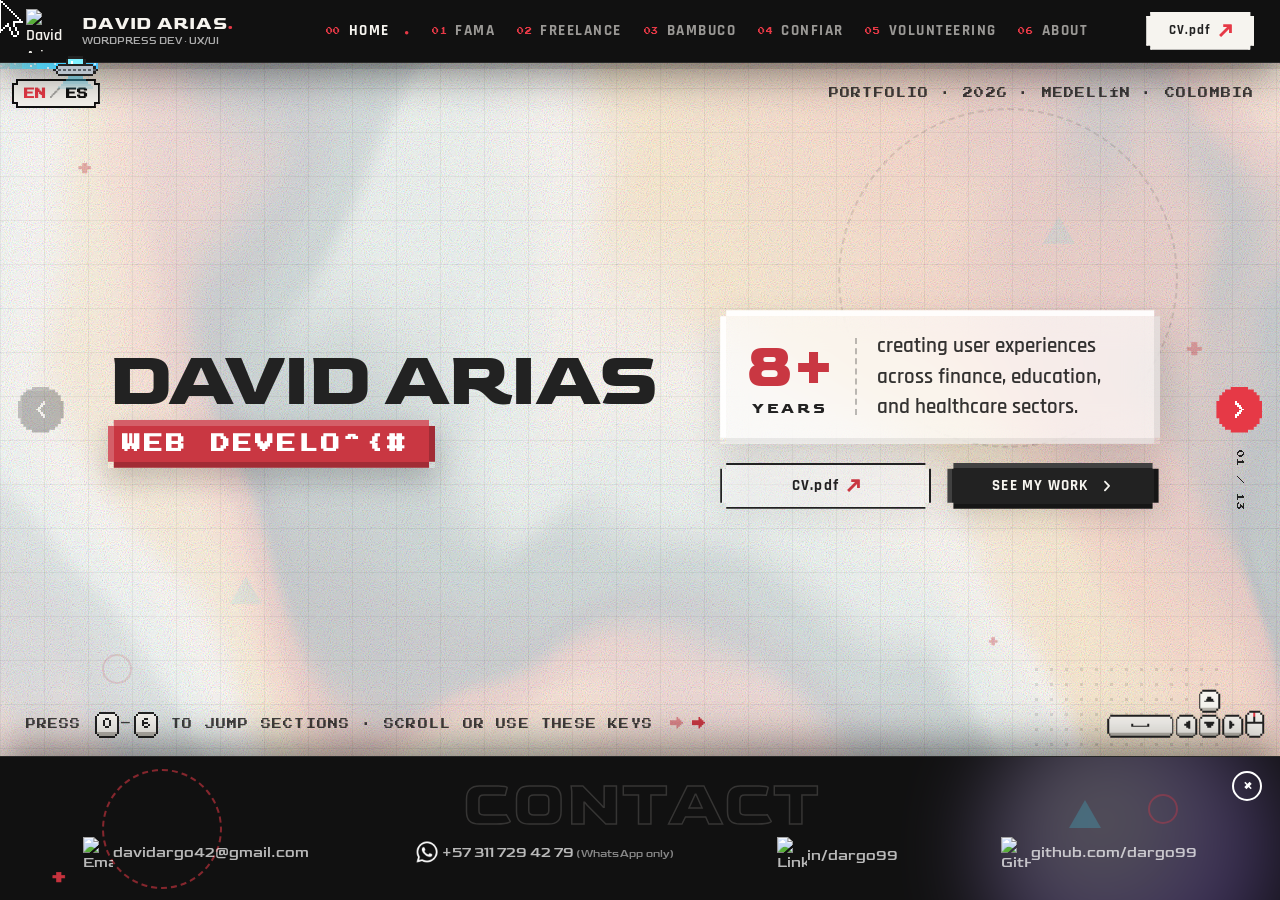
==== commit ad83dde1: "About: quita Photoshop y After Effects; nueva frase sobre interfaces Co-Authored-By: Claude Opus 5.5" ====
--- a/index.html
+++ b/index.html
@@ -689,8 +689,8 @@
           <div class="about-text">
             <div class="about-copy">
             <p>
-              I build fast, secure WordPress sites with custom plugins, plus the
-              interfaces people actually use.
+              I build fast, secure WordPress sites with custom plugins, designed
+              around the people who use them.
             </p>
             <p>
               8+ years in education, finance, healthcare. I blend code, UX and
@@ -713,8 +713,6 @@
               <span class="skill-tag">UX/UI</span>
               <span class="skill-tag">Figma</span>
               <span class="skill-tag">Illustrator</span>
-              <span class="skill-tag">Photoshop</span>
-              <span class="skill-tag">After Effects</span>
             </div>
           </div>
         </div>
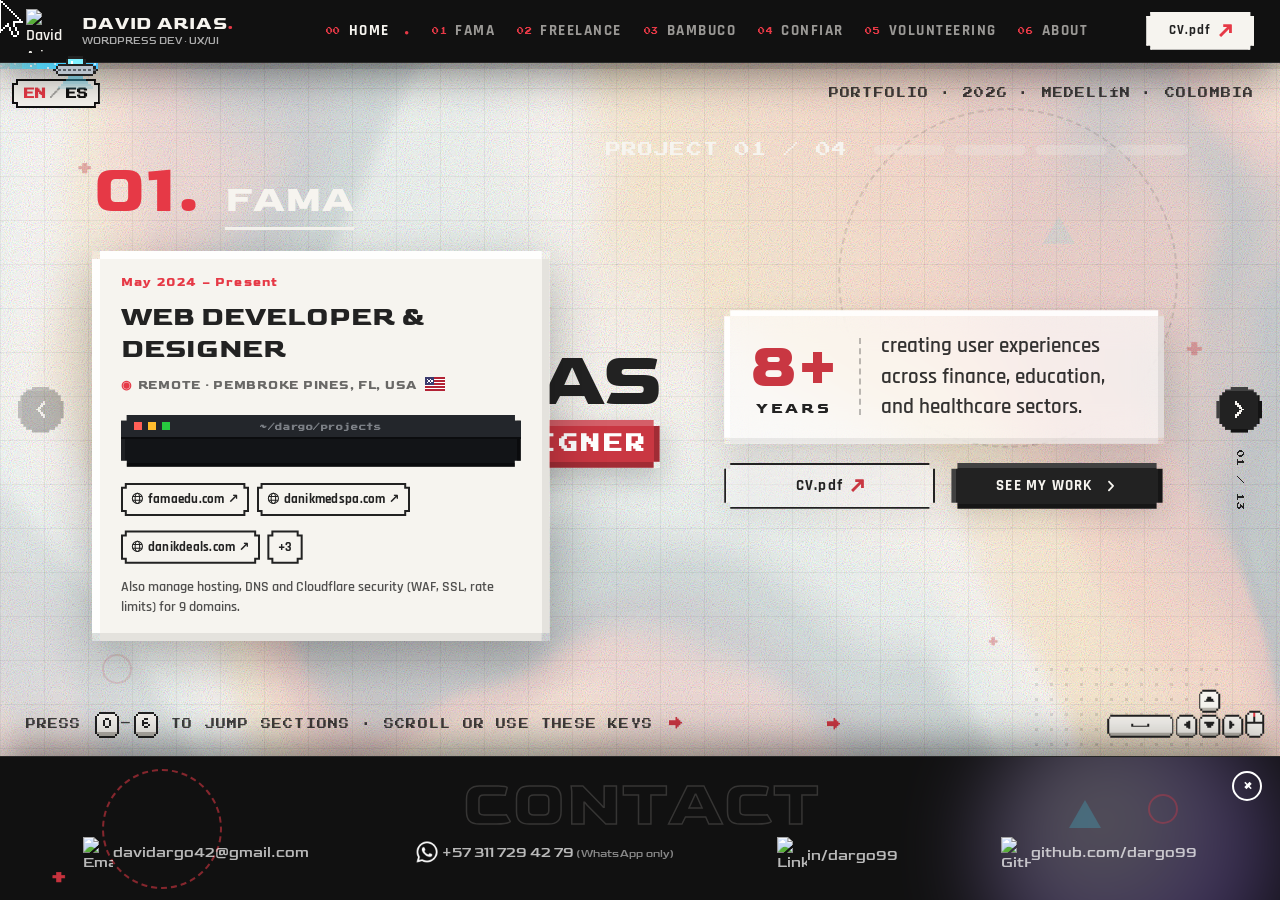
==== commit d6a070de: "About: vuelve al texto original (EN y ES) Co-Authored-By: Claude Opus 5.5 <noreply@anthropic.com>" ====
--- a/index.html
+++ b/index.html
@@ -689,12 +689,13 @@
           <div class="about-text">
             <div class="about-copy">
             <p>
-              I build fast, secure WordPress sites with custom plugins, designed
-              around the people who use them.
+              My curiosity for technology, art and science gave me the skills
+              to stand out in the education, finance and healthcare sectors, along with
+              dedication and creativity.
             </p>
             <p>
-              8+ years in education, finance, healthcare. I blend code, UX and
-              multimedia, using AI with judgment to help your team ship faster.
+              I combine programming, analysis and multimedia, using AI with
+              judgment to add value across your team.
             </p>
             <p>
               <strong class="about-thanks">Open to new opportunities!</strong>
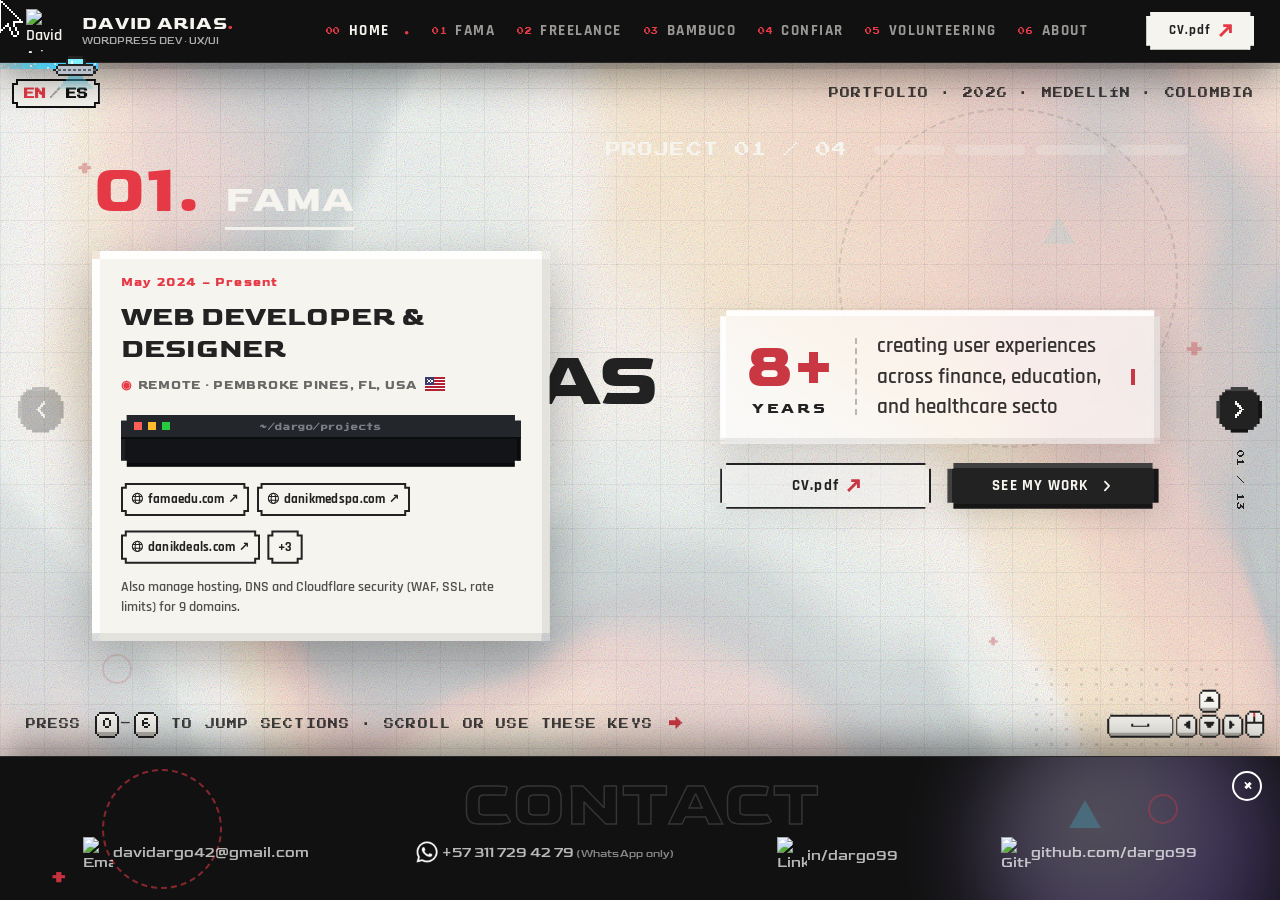
==== commit c1db22a1: "About: recorte sin fondo en lugar del video del saludo Co-Authored-By: Claude Sonnet 5.5 <noreply@an" ====
--- a/index.html
+++ b/index.html
@@ -18,7 +18,7 @@
   <link rel="icon" href="img/siteico.png" type="image/png" />
   <link rel="alternate" hreflang="en" href="https://dargo99.github.io/" />
   <link rel="alternate" hreflang="es" href="https://dargo99.github.io/es/" />
-  <link rel="stylesheet" href="style.css?v=20261106a" />
+  <link rel="stylesheet" href="style.css?v=20261109a" />
 </head>
 <body>
   <!-- Activa el modo deck ANTES del primer pintado: si se esperaba a script.js
@@ -684,7 +684,7 @@
         </div>
         <div class="about-grid">
           <div class="about-img">
-            <span class="about-frame"><video class="about-video" data-src="video/about-saludo.mp4" data-poster="img/opt/about-poster.webp" width="960" height="960" muted playsinline preload="none" aria-label="David Arias González saludando"></video></span>
+            <span class="about-frame about-cutout"><img data-src="img/opt/about-cutout.webp" width="640" height="640" alt="David Arias González" loading="lazy" decoding="async" /></span>
           </div>
           <div class="about-text">
             <div class="about-copy">
@@ -722,6 +722,6 @@
 
   </div><!-- /#page -->
 
-  <script src="script.js?v=20261106a"></script>
+  <script src="script.js?v=20261109a"></script>
 </body>
 </html>
--- a/style.css
+++ b/style.css
@@ -5140,3 +5140,13 @@
 body.ufo-dragging #cursor { background-image: url('img/px/hand-grab.svg'); }
 /* arrastrando el ovni no se selecciona texto */
 body.ufo-dragging, body.ufo-dragging * { user-select: none; -webkit-user-select: none; }
+
+/* ABOUT: recorte (PNG sin fondo) en lugar del video: sin marco ni sombra */
+.about-frame.about-cutout::before { display: none; }
+.about-img .about-frame.about-cutout img,
+.deck #about .about-img .about-frame.about-cutout img {
+  padding: 0; background: transparent; clip-path: none;
+  max-width: 100%; height: auto;
+  filter: drop-shadow(0 10px 18px rgba(0, 0, 0, 0.25));
+}
+.deck #about .about-img .about-frame.about-cutout img { max-height: calc(var(--stage-h) - 10rem); width: auto; }
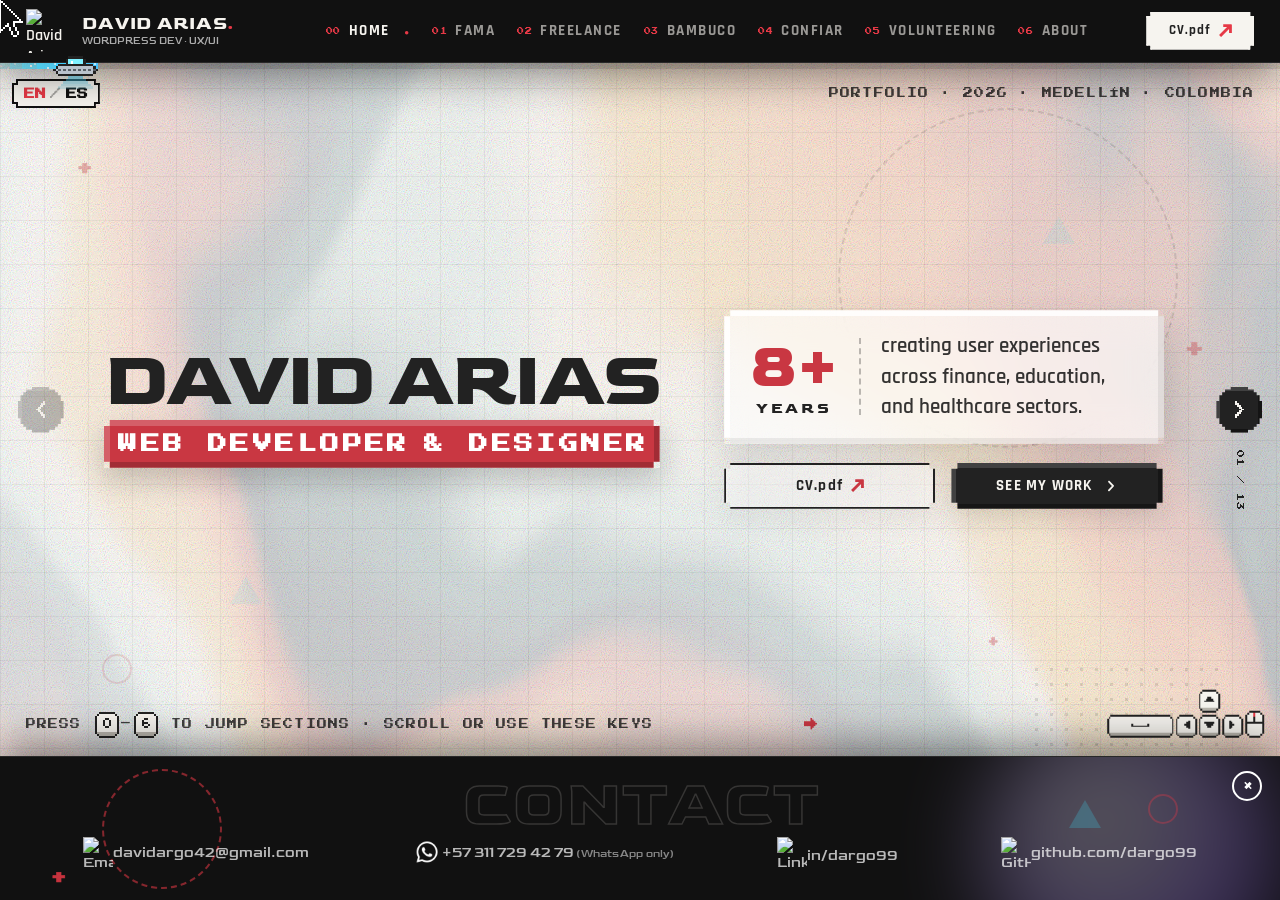
==== commit fbbdd38c: "About: recorte dentro del marco pixel original Co-Authored-By: Claude Sonnet 5.5 <noreply@anthropic." ====
--- a/index.html
+++ b/index.html
@@ -18,7 +18,7 @@
   <link rel="icon" href="img/siteico.png" type="image/png" />
   <link rel="alternate" hreflang="en" href="https://dargo99.github.io/" />
   <link rel="alternate" hreflang="es" href="https://dargo99.github.io/es/" />
-  <link rel="stylesheet" href="style.css?v=20261109a" />
+  <link rel="stylesheet" href="style.css?v=20261109b" />
 </head>
 <body>
   <!-- Activa el modo deck ANTES del primer pintado: si se esperaba a script.js
@@ -722,6 +722,6 @@
 
   </div><!-- /#page -->
 
-  <script src="script.js?v=20261109a"></script>
+  <script src="script.js?v=20261109b"></script>
 </body>
 </html>
--- a/style.css
+++ b/style.css
@@ -5141,12 +5141,11 @@
 /* arrastrando el ovni no se selecciona texto */
 body.ufo-dragging, body.ufo-dragging * { user-select: none; -webkit-user-select: none; }
 
-/* ABOUT: recorte (PNG sin fondo) en lugar del video: sin marco ni sombra */
-.about-frame.about-cutout::before { display: none; }
+/* ABOUT: recorte (PNG sin fondo) dentro del mismo marco pixel del video:
+   borde oscuro de 4px, esquinas en escalón y sombra dura; fondo crema detrás */
 .about-img .about-frame.about-cutout img,
 .deck #about .about-img .about-frame.about-cutout img {
-  padding: 0; background: transparent; clip-path: none;
-  max-width: 100%; height: auto;
-  filter: drop-shadow(0 10px 18px rgba(0, 0, 0, 0.25));
+  padding: 0; border: 4px solid #222; background: #efe9dc;
+  max-width: 100%; height: auto; aspect-ratio: 1 / 1; object-fit: cover;
 }
 .deck #about .about-img .about-frame.about-cutout img { max-height: calc(var(--stage-h) - 10rem); width: auto; }
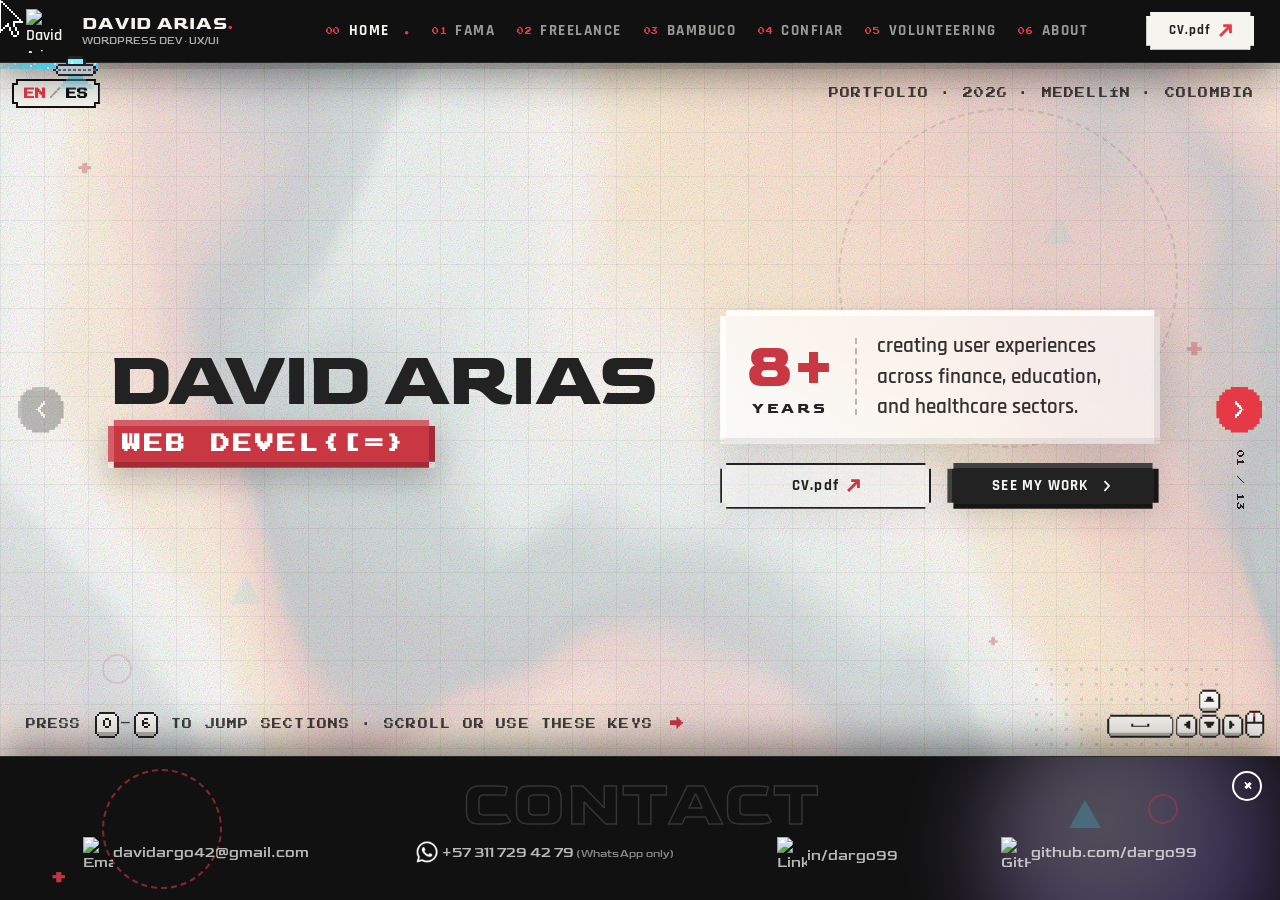
==== commit fc010232: "About: marco pixel-art ilustrado (azul, luz celeste, remaches dorados) Co-Authored-By: Claude Sonnet" ====
--- a/index.html
+++ b/index.html
@@ -18,7 +18,7 @@
   <link rel="icon" href="img/siteico.png" type="image/png" />
   <link rel="alternate" hreflang="en" href="https://dargo99.github.io/" />
   <link rel="alternate" hreflang="es" href="https://dargo99.github.io/es/" />
-  <link rel="stylesheet" href="style.css?v=20261109b" />
+  <link rel="stylesheet" href="style.css?v=20261109d" />
 </head>
 <body>
   <!-- Activa el modo deck ANTES del primer pintado: si se esperaba a script.js
@@ -722,6 +722,6 @@
 
   </div><!-- /#page -->
 
-  <script src="script.js?v=20261109b"></script>
+  <script src="script.js?v=20261109d"></script>
 </body>
 </html>
--- a/style.css
+++ b/style.css
@@ -5141,11 +5141,18 @@
 /* arrastrando el ovni no se selecciona texto */
 body.ufo-dragging, body.ufo-dragging * { user-select: none; -webkit-user-select: none; }
 
-/* ABOUT: recorte (PNG sin fondo) dentro del mismo marco pixel del video:
-   borde oscuro de 4px, esquinas en escalón y sombra dura; fondo crema detrás */
+/* ABOUT: recorte (PNG sin fondo) con marco pixel-art ilustrado (azul marino,
+   luz celeste, remaches dorados en las esquinas): border-image 9-slice */
 .about-img .about-frame.about-cutout img,
 .deck #about .about-img .about-frame.about-cutout img {
-  padding: 0; border: 4px solid #222; background: #efe9dc;
+  padding: 0; background: #efe9dc; clip-path: none;
+  border: 18px solid transparent;
+  border-image: url("img/opt/about-frame.png") 6 fill / 18px / 0 round;
+  background-clip: padding-box;
+  image-rendering: pixelated;
   max-width: 100%; height: auto; aspect-ratio: 1 / 1; object-fit: cover;
-}
+  box-sizing: border-box;
+}
+.about-frame.about-cutout { --frame-clip: none; }
+.about-frame.about-cutout::before { clip-path: none; transform: translate(8px, 8px); background: rgba(11, 19, 48, 0.28); }
 .deck #about .about-img .about-frame.about-cutout img { max-height: calc(var(--stage-h) - 10rem); width: auto; }
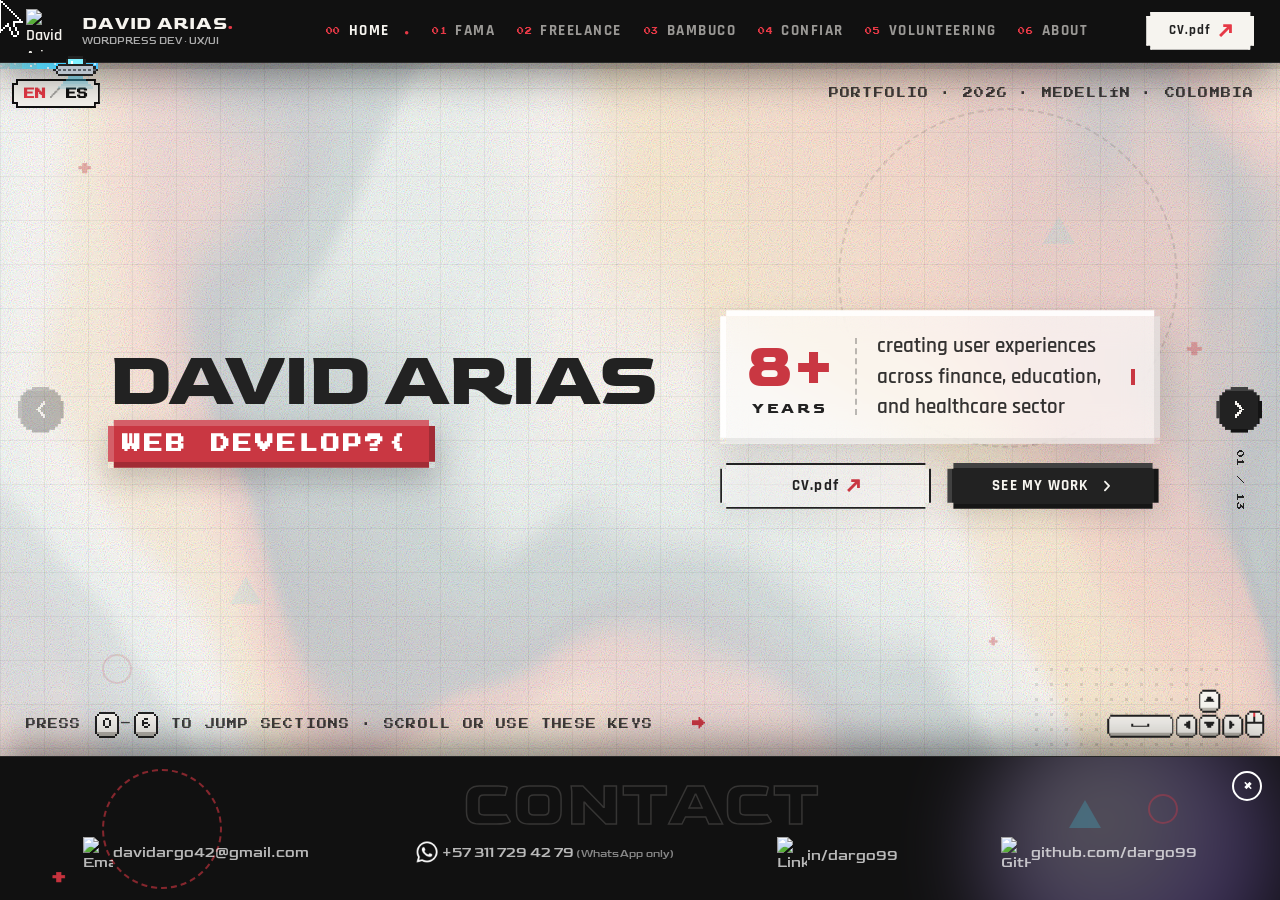
==== commit 9fe4b6d4: "About: marco fino con corazones pixel, foto sin fondo Co-Authored-By: Claude Opus 5.5 <noreply@anthr" ====
--- a/index.html
+++ b/index.html
@@ -18,7 +18,7 @@
   <link rel="icon" href="img/siteico.png" type="image/png" />
   <link rel="alternate" hreflang="en" href="https://dargo99.github.io/" />
   <link rel="alternate" hreflang="es" href="https://dargo99.github.io/es/" />
-  <link rel="stylesheet" href="style.css?v=20261109d" />
+  <link rel="stylesheet" href="style.css?v=20261109e" />
 </head>
 <body>
   <!-- Activa el modo deck ANTES del primer pintado: si se esperaba a script.js
@@ -722,6 +722,6 @@
 
   </div><!-- /#page -->
 
-  <script src="script.js?v=20261109d"></script>
+  <script src="script.js?v=20261109e"></script>
 </body>
 </html>
--- a/style.css
+++ b/style.css
@@ -5141,18 +5141,22 @@
 /* arrastrando el ovni no se selecciona texto */
 body.ufo-dragging, body.ufo-dragging * { user-select: none; -webkit-user-select: none; }
 
-/* ABOUT: recorte (PNG sin fondo) con marco pixel-art ilustrado (azul marino,
-   luz celeste, remaches dorados en las esquinas): border-image 9-slice */
+/* ABOUT: recorte (PNG sin fondo) con marco "vidas": línea fina en tinta y
+   corazones pixel rojos en las esquinas. El marco va en una capa encima
+   (::after con border-image) para que sólo él se escale "pixelated" y la
+   foto se vea suave; sin fondo detrás de la foto */
 .about-img .about-frame.about-cutout img,
 .deck #about .about-img .about-frame.about-cutout img {
-  padding: 0; background: #efe9dc; clip-path: none;
-  border: 18px solid transparent;
-  border-image: url("img/opt/about-frame.png") 6 fill / 18px / 0 round;
-  background-clip: padding-box;
-  image-rendering: pixelated;
+  padding: 12px; background: none; clip-path: none; border: 0;
   max-width: 100%; height: auto; aspect-ratio: 1 / 1; object-fit: cover;
   box-sizing: border-box;
 }
 .about-frame.about-cutout { --frame-clip: none; }
-.about-frame.about-cutout::before { clip-path: none; transform: translate(8px, 8px); background: rgba(11, 19, 48, 0.28); }
+.about-frame.about-cutout::before { display: none; }
+.about-frame.about-cutout::after {
+  content: ''; position: absolute; inset: 0; pointer-events: none;
+  border: 12px solid transparent;
+  border-image: url("img/opt/about-frame.png") 6 / 12px / 0 stretch;
+  image-rendering: pixelated;
+}
 .deck #about .about-img .about-frame.about-cutout img { max-height: calc(var(--stage-h) - 10rem); width: auto; }
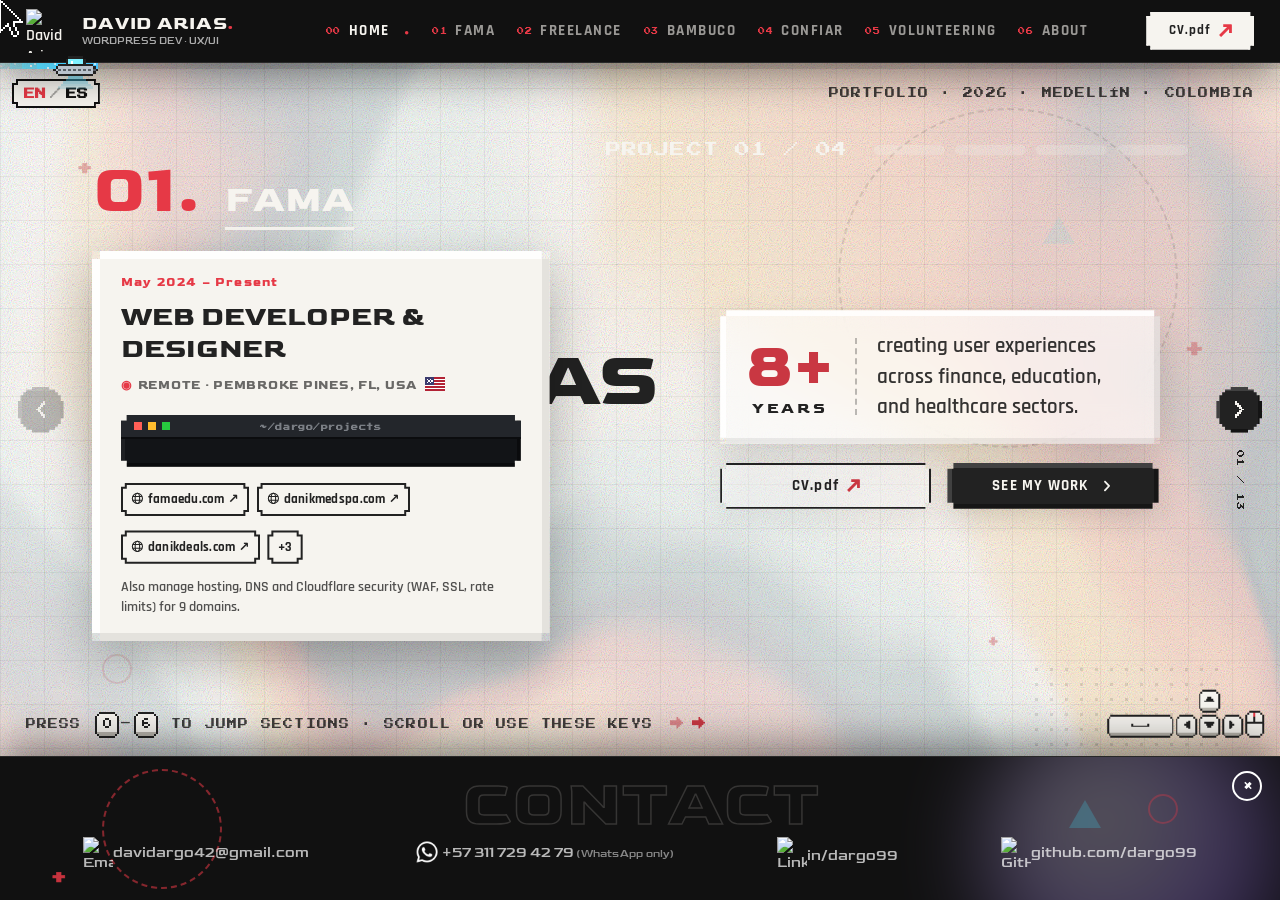
==== commit 55dceeb2: "About: marco arcade fino con greca en las esquinas y tres corazones que titilan Co-Authored-By: Clau" ====
--- a/index.html
+++ b/index.html
@@ -18,7 +18,7 @@
   <link rel="icon" href="img/siteico.png" type="image/png" />
   <link rel="alternate" hreflang="en" href="https://dargo99.github.io/" />
   <link rel="alternate" hreflang="es" href="https://dargo99.github.io/es/" />
-  <link rel="stylesheet" href="style.css?v=20261109e" />
+  <link rel="stylesheet" href="style.css?v=20261109i" />
 </head>
 <body>
   <!-- Activa el modo deck ANTES del primer pintado: si se esperaba a script.js
@@ -684,7 +684,7 @@
         </div>
         <div class="about-grid">
           <div class="about-img">
-            <span class="about-frame about-cutout"><img data-src="img/opt/about-cutout.webp" width="640" height="640" alt="David Arias González" loading="lazy" decoding="async" /></span>
+            <span class="about-frame about-cutout"><img data-src="img/opt/about-cutout.webp" width="640" height="640" alt="David Arias González" loading="lazy" decoding="async" /><span class="about-lives" aria-hidden="true"><i></i><i></i><i></i></span></span>
           </div>
           <div class="about-text">
             <div class="about-copy">
@@ -722,6 +722,6 @@
 
   </div><!-- /#page -->
 
-  <script src="script.js?v=20261109e"></script>
+  <script src="script.js?v=20261109i"></script>
 </body>
 </html>
--- a/style.css
+++ b/style.css
@@ -5141,22 +5141,43 @@
 /* arrastrando el ovni no se selecciona texto */
 body.ufo-dragging, body.ufo-dragging * { user-select: none; -webkit-user-select: none; }
 
-/* ABOUT: recorte (PNG sin fondo) con marco "vidas": línea fina en tinta y
-   corazones pixel rojos en las esquinas. El marco va en una capa encima
-   (::after con border-image) para que sólo él se escale "pixelated" y la
-   foto se vea suave; sin fondo detrás de la foto */
+/* ABOUT: recorte (PNG sin fondo) con marco "arcade" fino: banda gris oscura
+   de 8 px y una greca en escalón en cada esquina (img/opt/about-frame.png,
+   generado con marcos/frame-arcade-fino.py). El marco va en una capa encima (::after
+   con border-image) para que sólo él se escale "pixelated" y la foto se vea
+   suave; sin fondo detrás de la foto */
 .about-img .about-frame.about-cutout img,
 .deck #about .about-img .about-frame.about-cutout img {
-  padding: 12px; background: none; clip-path: none; border: 0;
+  padding: 8px; background: none; clip-path: none; border: 0;
   max-width: 100%; height: auto; aspect-ratio: 1 / 1; object-fit: cover;
   box-sizing: border-box;
 }
 .about-frame.about-cutout { --frame-clip: none; }
 .about-frame.about-cutout::before { display: none; }
 .about-frame.about-cutout::after {
-  content: ''; position: absolute; inset: 0; pointer-events: none;
-  border: 12px solid transparent;
-  border-image: url("img/opt/about-frame.png") 6 / 12px / 0 stretch;
+  content: ''; position: absolute; inset: 0; pointer-events: none; z-index: 1;
+  border: 24px solid transparent;
+  border-image: url("img/opt/about-frame.png") 12 / 24px / 0 stretch;
   image-rendering: pixelated;
 }
 .deck #about .about-img .about-frame.about-cutout img { max-height: calc(var(--stage-h) - 10rem); width: auto; }
+
+/* tres corazones pixel en la esquina superior izquierda que titilan */
+.about-lives {
+  position: absolute; top: 36px; left: 24px; z-index: 2;
+  display: flex; gap: 5px; pointer-events: none;
+}
+.about-lives i {
+  width: 20px; height: 20px; display: block;
+  background: url("data:image/svg+xml,%3Csvg xmlns='http://www.w3.org/2000/svg' viewBox='0 0 5 5' shape-rendering='crispEdges'%3E%3Cpath fill='%23e63946' d='M1 0h1v1H1zM3 0h1v1H3zM0 1h5v2H0zM1 3h3v1H1zM2 4h1v1H2z'/%3E%3Cpath fill='%23ffd0d8' d='M1 1h1v1H1z'/%3E%3C/svg%3E") center / contain no-repeat;
+  image-rendering: pixelated;
+  animation: lifeBlink 1.6s steps(1, end) infinite;
+}
+.about-lives i:nth-child(2) { animation-delay: 0.2s; }
+.about-lives i:nth-child(3) { animation-delay: 0.4s; }
+@keyframes lifeBlink {
+  0%, 70% { opacity: 1; }
+  75%, 85% { opacity: 0.15; }
+  90% { opacity: 1; }
+}
+@media (prefers-reduced-motion: reduce) { .about-lives i { animation: none; } }
